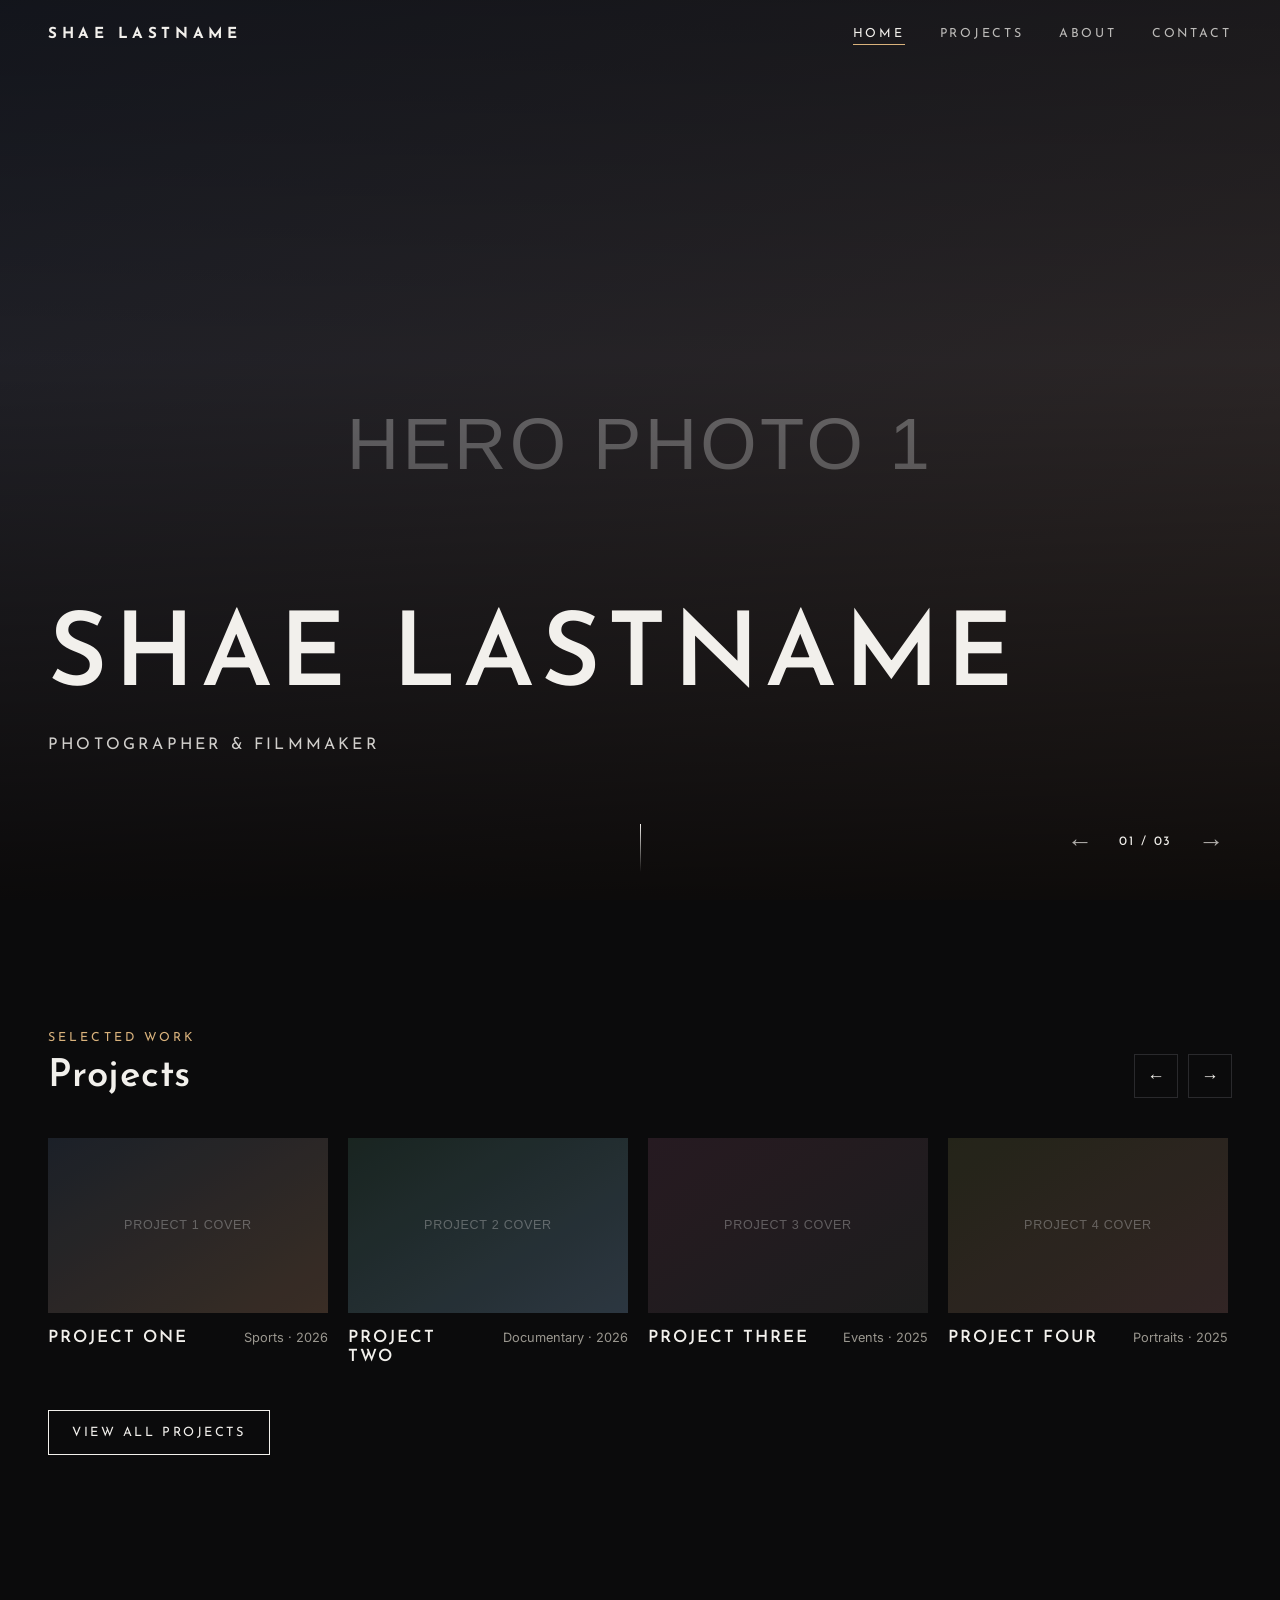
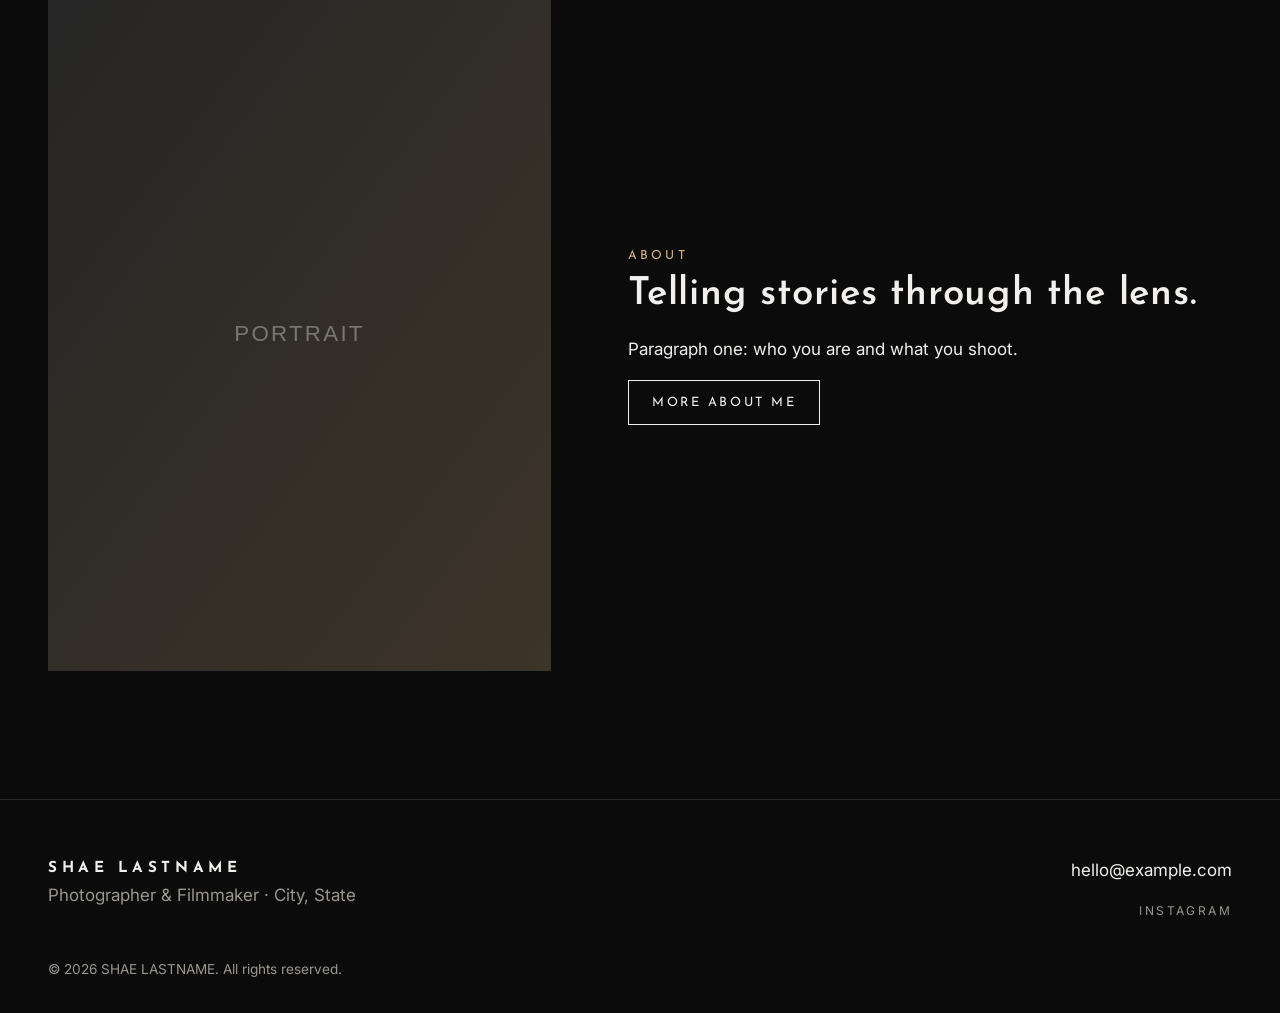
==== index.html @ 0f029c1c "Scaffold media portfolio skeleton Home with crossfading hero and projects bar, projects grid with fi" ====
<!doctype html>
<html lang="en">
<head>
  <meta charset="utf-8">
  <meta name="viewport" content="width=device-width, initial-scale=1">
  <title>{name}</title>
  <meta name="description" content="Photography and film portfolio."><!-- TODO: real description -->
  <link rel="preconnect" href="https://fonts.googleapis.com">
  <link rel="preconnect" href="https://fonts.gstatic.com" crossorigin>
  <link href="https://fonts.googleapis.com/css2?family=Inter:wght@400;500&family=Josefin+Sans:wght@400;600;700&display=swap" rel="stylesheet">
  <link rel="stylesheet" href="assets/css/style.css">
</head>
<body data-page="home">
  <main>
    <!-- Hero: photos crossfade every 5s -->
    <section class="hero" id="hero">
      <div class="hero-text">
        <h1 id="hero-name"></h1>
        <p id="hero-tagline"></p>
      </div>
      <div class="hero-controls">
        <button id="hero-prev" aria-label="Previous photo">←</button>
        <span id="hero-count"></span>
        <button id="hero-next" aria-label="Next photo">→</button>
      </div>
      <a class="scroll-cue" href="#work" aria-label="Scroll to projects"></a>
    </section>

    <!-- Projects bar: links to each project page -->
    <section class="section" id="work">
      <div class="container">
        <div class="section-head reveal">
          <div><p class="eyebrow">Selected work</p><h2>Projects</h2></div>
          <div class="bar-arrows">
            <button id="bar-prev" aria-label="Scroll projects left">←</button>
            <button id="bar-next" aria-label="Scroll projects right">→</button>
          </div>
        </div>
        <div class="project-bar" id="project-bar"></div>
        <p style="margin-top:2rem" class="reveal"><a class="btn" href="projects.html">View all projects</a></p>
      </div>
    </section>

    <!-- About teaser -->
    <section class="section" style="padding-top:0">
      <div class="container" id="about-teaser"></div>
    </section>
  </main>
  <script src="assets/js/site-data.js"></script>
  <script src="assets/js/main.js"></script>
</body>
</html>
---- assets/css/style.css ----
/* ---------- Tokens ---------- */
:root {
  --bg: #0b0b0c;
  --bg-2: #141416;
  --text: #f2f0ec;
  --muted: #9a978f;
  --line: #2a2a2d;
  --accent: #d9b27c; /* TODO: swap for brand color */
  --font-display: "Josefin Sans", "Helvetica Neue", Arial, sans-serif;
  --font-body: "Inter", "Helvetica Neue", Arial, sans-serif;
  --gutter: clamp(16px, 4vw, 48px);
  --max: 1280px;
  --ease: cubic-bezier(0.22, 0.61, 0.36, 1);
}

*, *::before, *::after { box-sizing: border-box; }
html { scroll-behavior: smooth; }
body {
  margin: 0;
  background: var(--bg);
  color: var(--text);
  font-family: var(--font-body);
  font-size: 17px;
  line-height: 1.65;
  -webkit-font-smoothing: antialiased;
}
img { display: block; max-width: 100%; }
a { color: inherit; text-decoration: none; }
h1, h2, h3 { font-family: var(--font-display); font-weight: 600; line-height: 1.1; letter-spacing: 0.02em; margin: 0 0 0.5em; }
h1 { font-size: clamp(2.2rem, 5vw, 4rem); }
h2 { font-size: clamp(1.6rem, 3vw, 2.4rem); }
p { margin: 0 0 1em; }
.container { max-width: var(--max); margin: 0 auto; padding: 0 var(--gutter); }
.page-top { padding-top: 140px; }
.muted { color: var(--muted); }
.small { font-size: 0.85rem; }
.eyebrow { display: block; font-family: var(--font-display); font-size: 0.78rem; letter-spacing: 0.25em; text-transform: uppercase; color: var(--accent); margin-bottom: 0.6em; }
.btn {
  display: inline-block; padding: 0.85em 1.8em; border: 1px solid var(--text);
  font-family: var(--font-display); font-size: 0.8rem; letter-spacing: 0.2em; text-transform: uppercase;
  transition: background 0.3s, color 0.3s;
}
.btn:hover { background: var(--text); color: var(--bg); }

/* ---------- Header ---------- */
.site-header {
  position: fixed; inset: 0 0 auto; z-index: 50;
  display: flex; align-items: center; justify-content: space-between;
  padding: 22px var(--gutter);
  background: rgba(11, 11, 12, 0.92); backdrop-filter: blur(8px);
  transition: background 0.4s, padding 0.4s;
}
.site-header.is-overlay:not(.is-scrolled):not(.nav-open) { background: transparent; backdrop-filter: none; }
.site-header.is-scrolled { padding-top: 14px; padding-bottom: 14px; }
.brand { font-family: var(--font-display); font-weight: 700; letter-spacing: 0.3em; font-size: 0.95rem; margin: 0; }
.site-nav { display: flex; gap: 2.2rem; }
.site-nav a { font-family: var(--font-display); font-size: 0.78rem; letter-spacing: 0.22em; text-transform: uppercase; opacity: 0.75; transition: opacity 0.2s; }
.site-nav a:hover, .site-nav a[aria-current] { opacity: 1; }
.site-nav a[aria-current] { border-bottom: 1px solid var(--accent); }
.nav-toggle { display: none; background: none; border: 0; padding: 8px; cursor: pointer; }
.nav-toggle span { display: block; width: 24px; height: 2px; background: var(--text); margin: 5px 0; transition: transform 0.3s; }

@media (max-width: 760px) {
  .nav-toggle { display: block; }
  .site-nav {
    position: absolute; top: 100%; left: 0; right: 0; flex-direction: column; gap: 0;
    background: var(--bg); max-height: 0; overflow: hidden; transition: max-height 0.4s var(--ease);
  }
  .site-nav a { padding: 16px var(--gutter); border-top: 1px solid var(--line); }
  .nav-open .site-nav { max-height: 320px; }
  .nav-open .nav-toggle span:first-child { transform: translateY(3.5px) rotate(45deg); }
  .nav-open .nav-toggle span:last-child { transform: translateY(-3.5px) rotate(-45deg); }
}

/* ---------- Home hero: crossfading slides ---------- */
.hero { position: relative; height: 100vh; height: 100svh; min-height: 520px; overflow: hidden; }
.hero-slide {
  position: absolute; inset: 0; background-size: cover; background-position: center;
  opacity: 0; transform: scale(1.06);
  transition: opacity 1.6s ease, transform 7s ease-out;
}
.hero-slide.is-active { opacity: 1; transform: scale(1); }
.hero::after { content: ""; position: absolute; inset: 0; background: linear-gradient(180deg, rgba(0,0,0,.35) 0%, rgba(0,0,0,.1) 40%, rgba(0,0,0,.75) 100%); }
.hero-text { position: absolute; z-index: 2; left: var(--gutter); right: var(--gutter); bottom: 14vh; }
.hero-text h1 { font-size: clamp(2.6rem, 8vw, 6.5rem); letter-spacing: 0.06em; margin-bottom: 0.15em; }
.hero-text p { font-family: var(--font-display); letter-spacing: 0.2em; text-transform: uppercase; font-size: clamp(0.8rem, 1.4vw, 1rem); opacity: 0.85; }
.hero-controls { position: absolute; z-index: 2; right: var(--gutter); bottom: 40px; display: flex; align-items: center; gap: 18px; font-family: var(--font-display); font-size: 0.8rem; letter-spacing: 0.15em; }
.hero-controls button { background: none; border: 0; color: var(--text); font-size: 1.6rem; cursor: pointer; opacity: 0.7; padding: 4px 8px; }
.hero-controls button:hover { opacity: 1; }
.scroll-cue { position: absolute; z-index: 2; left: 50%; bottom: 28px; width: 1px; height: 48px; background: linear-gradient(var(--text), transparent); animation: cue 2s infinite; }
@keyframes cue { 0% { transform: scaleY(0); transform-origin: top; } 50% { transform: scaleY(1); transform-origin: top; } 51% { transform-origin: bottom; } 100% { transform: scaleY(0); transform-origin: bottom; } }

/* ---------- Sections ---------- */
.section { padding: clamp(72px, 10vw, 140px) 0; }
.section-head { display: flex; align-items: end; justify-content: space-between; gap: 1rem; margin-bottom: 2.5rem; }
.section-head h2 { margin: 0; }
.bar-arrows { display: flex; gap: 10px; }
.bar-arrows button { width: 44px; height: 44px; border: 1px solid var(--line); background: none; color: var(--text); font-size: 1.1rem; cursor: pointer; transition: border-color 0.2s; }
.bar-arrows button:hover { border-color: var(--text); }

/* Home project bar — horizontal scroll strip */
.project-bar {
  display: grid; grid-auto-flow: column; grid-auto-columns: minmax(280px, 38%);
  gap: 20px; overflow-x: auto; scroll-snap-type: x mandatory; padding-bottom: 12px;
  scrollbar-width: thin; scrollbar-color: var(--line) transparent;
}
.project-bar .project-card { scroll-snap-align: start; }
@media (max-width: 760px) { .project-bar { grid-auto-columns: 82%; } }

/* Project card (bar + grid) */
.project-card { display: block; }
.project-thumb { overflow: hidden; aspect-ratio: 16 / 10; background: var(--bg-2); }
.project-thumb img { width: 100%; height: 100%; object-fit: cover; transition: transform 0.8s var(--ease), filter 0.8s; filter: brightness(0.85); }
.project-card:hover .project-thumb img { transform: scale(1.05); filter: brightness(1); }
.project-meta { display: flex; justify-content: space-between; align-items: baseline; gap: 1rem; padding-top: 14px; }
.project-meta h3 { font-size: 1.05rem; letter-spacing: 0.12em; text-transform: uppercase; margin: 0; }
.project-meta span { color: var(--muted); font-size: 0.8rem; white-space: nowrap; }

/* Projects page grid */
.filters { display: flex; flex-wrap: wrap; gap: 10px; margin: 1.5rem 0 2.5rem; }
.filter { background: none; border: 1px solid var(--line); color: var(--muted); padding: 0.5em 1.2em; font-family: var(--font-display); font-size: 0.75rem; letter-spacing: 0.18em; text-transform: uppercase; cursor: pointer; }
.filter.is-active, .filter:hover { color: var(--text); border-color: var(--text); }
.project-grid { display: grid; grid-template-columns: repeat(auto-fill, minmax(min(100%, 380px), 1fr)); gap: 48px 28px; padding-bottom: 120px; }

/* Split (about teaser + about page) */
.split { display: grid; grid-template-columns: minmax(0, 5fr) minmax(0, 6fr); gap: clamp(32px, 6vw, 96px); align-items: center; }
.split img { width: 100%; aspect-ratio: 3 / 4; object-fit: cover; }
@media (max-width: 760px) { .split { grid-template-columns: 1fr; } }

/* About page */
.about-lists { display: grid; grid-template-columns: repeat(auto-fit, minmax(240px, 1fr)); gap: 48px; margin: 100px 0; border-top: 1px solid var(--line); padding-top: 60px; }
.about-lists h2 { font-size: 1rem; letter-spacing: 0.25em; text-transform: uppercase; color: var(--accent); }
.about-lists ul { list-style: none; padding: 0; margin: 0; }
.about-lists li { padding: 12px 0; border-bottom: 1px solid var(--line); }
.cta { text-align: center; padding: 40px 0 120px; }

/* Project detail */
.project-hero { position: relative; height: 78vh; min-height: 420px; background-size: cover; background-position: center; }
.project-hero::after { content: ""; position: absolute; inset: 0; background: linear-gradient(180deg, rgba(0,0,0,.2), rgba(0,0,0,.8)); }
.project-hero-text { position: absolute; z-index: 1; left: var(--gutter); right: var(--gutter); bottom: 56px; }
.project-body { padding-top: 72px; padding-bottom: 120px; }
.project-info { display: grid; grid-template-columns: 2fr 1fr; gap: 48px; margin-bottom: 72px; font-size: 1.15rem; }
.project-info dl { margin: 0; display: grid; grid-template-columns: auto 1fr; gap: 8px 24px; font-size: 0.95rem; }
.project-info dt { color: var(--muted); text-transform: uppercase; letter-spacing: 0.15em; font-size: 0.75rem; padding-top: 3px; }
.project-info dd { margin: 0; }
@media (max-width: 760px) { .project-info { grid-template-columns: 1fr; } }
.video { position: relative; aspect-ratio: 16 / 9; margin-bottom: 48px; background: var(--bg-2); }
.video iframe { position: absolute; inset: 0; width: 100%; height: 100%; border: 0; }
.gallery { display: grid; grid-template-columns: 1fr 1fr; gap: 20px; }
.gallery img { width: 100%; height: 100%; object-fit: cover; cursor: zoom-in; }
.gallery img:nth-child(3n + 1) { grid-column: 1 / -1; }
@media (max-width: 600px) { .gallery { grid-template-columns: 1fr; } }
.next-project { display: block; margin-top: 96px; padding-top: 48px; border-top: 1px solid var(--line); }
.next-title { font-family: var(--font-display); font-size: clamp(1.8rem, 4vw, 3rem); }

/* Lightbox */
.lightbox { position: fixed; inset: 0; z-index: 100; background: rgba(0,0,0,.95); display: flex; align-items: center; justify-content: center; opacity: 0; pointer-events: none; transition: opacity 0.3s; }
.lightbox.is-open { opacity: 1; pointer-events: auto; }
.lightbox img { max-width: 90vw; max-height: 86vh; object-fit: contain; }
.lightbox button { position: absolute; background: none; border: 0; color: var(--text); font-size: 2.6rem; cursor: pointer; padding: 12px 18px; opacity: 0.7; }
.lightbox button:hover { opacity: 1; }
.lb-close { top: 10px; right: 14px; }
.lb-prev { left: 8px; }
.lb-next { right: 8px; }

/* Contact */
.contact-grid { display: grid; grid-template-columns: 1fr 1.4fr; gap: clamp(40px, 7vw, 110px); padding-bottom: 120px; }
@media (max-width: 760px) { .contact-grid { grid-template-columns: 1fr; } }
#contact-details p { margin-bottom: 1.8em; }
#contact-details a:hover { color: var(--accent); }
.contact-form { display: grid; gap: 18px; }
.contact-form label { display: grid; gap: 6px; font-size: 0.75rem; letter-spacing: 0.18em; text-transform: uppercase; color: var(--muted); }
.contact-form input, .contact-form textarea, .contact-form select {
  background: var(--bg-2); border: 1px solid var(--line); color: var(--text);
  padding: 14px 16px; font: inherit; font-size: 1rem; letter-spacing: normal; text-transform: none;
}
.contact-form input:focus, .contact-form textarea:focus, .contact-form select:focus { outline: none; border-color: var(--accent); }
.contact-form .btn { background: none; color: var(--text); cursor: pointer; justify-self: start; }
.contact-form .btn:hover { background: var(--text); color: var(--bg); }

/* Social + footer */
.social { display: flex; flex-wrap: wrap; gap: 18px; }
.social a { font-size: 0.75rem; letter-spacing: 0.2em; text-transform: uppercase; color: var(--muted); }
.social a:hover { color: var(--text); }
.site-footer { border-top: 1px solid var(--line); padding: 56px var(--gutter) 32px; }
.footer-inner { max-width: var(--max); margin: 0 auto 32px; display: flex; flex-wrap: wrap; justify-content: space-between; gap: 24px; }
.footer-links { display: grid; gap: 12px; justify-items: end; }
@media (max-width: 600px) { .footer-links { justify-items: start; } }
.site-footer > .small { max-width: var(--max); margin: 0 auto; }

/* ---------- Scroll reveal: slides up as it enters view ---------- */
.reveal { opacity: 0; transform: translateY(48px); transition: opacity 0.9s var(--ease), transform 0.9s var(--ease); }
.reveal.is-visible { opacity: 1; transform: none; }
.project-bar .reveal:nth-child(2), .project-grid .reveal:nth-child(3n + 2) { transition-delay: 0.1s; }
.project-bar .reveal:nth-child(3), .project-grid .reveal:nth-child(3n + 3) { transition-delay: 0.2s; }

@media (prefers-reduced-motion: reduce) {
  *, *::before, *::after { transition-duration: 0.01ms !important; animation: none !important; }
  .reveal { opacity: 1; transform: none; }
}
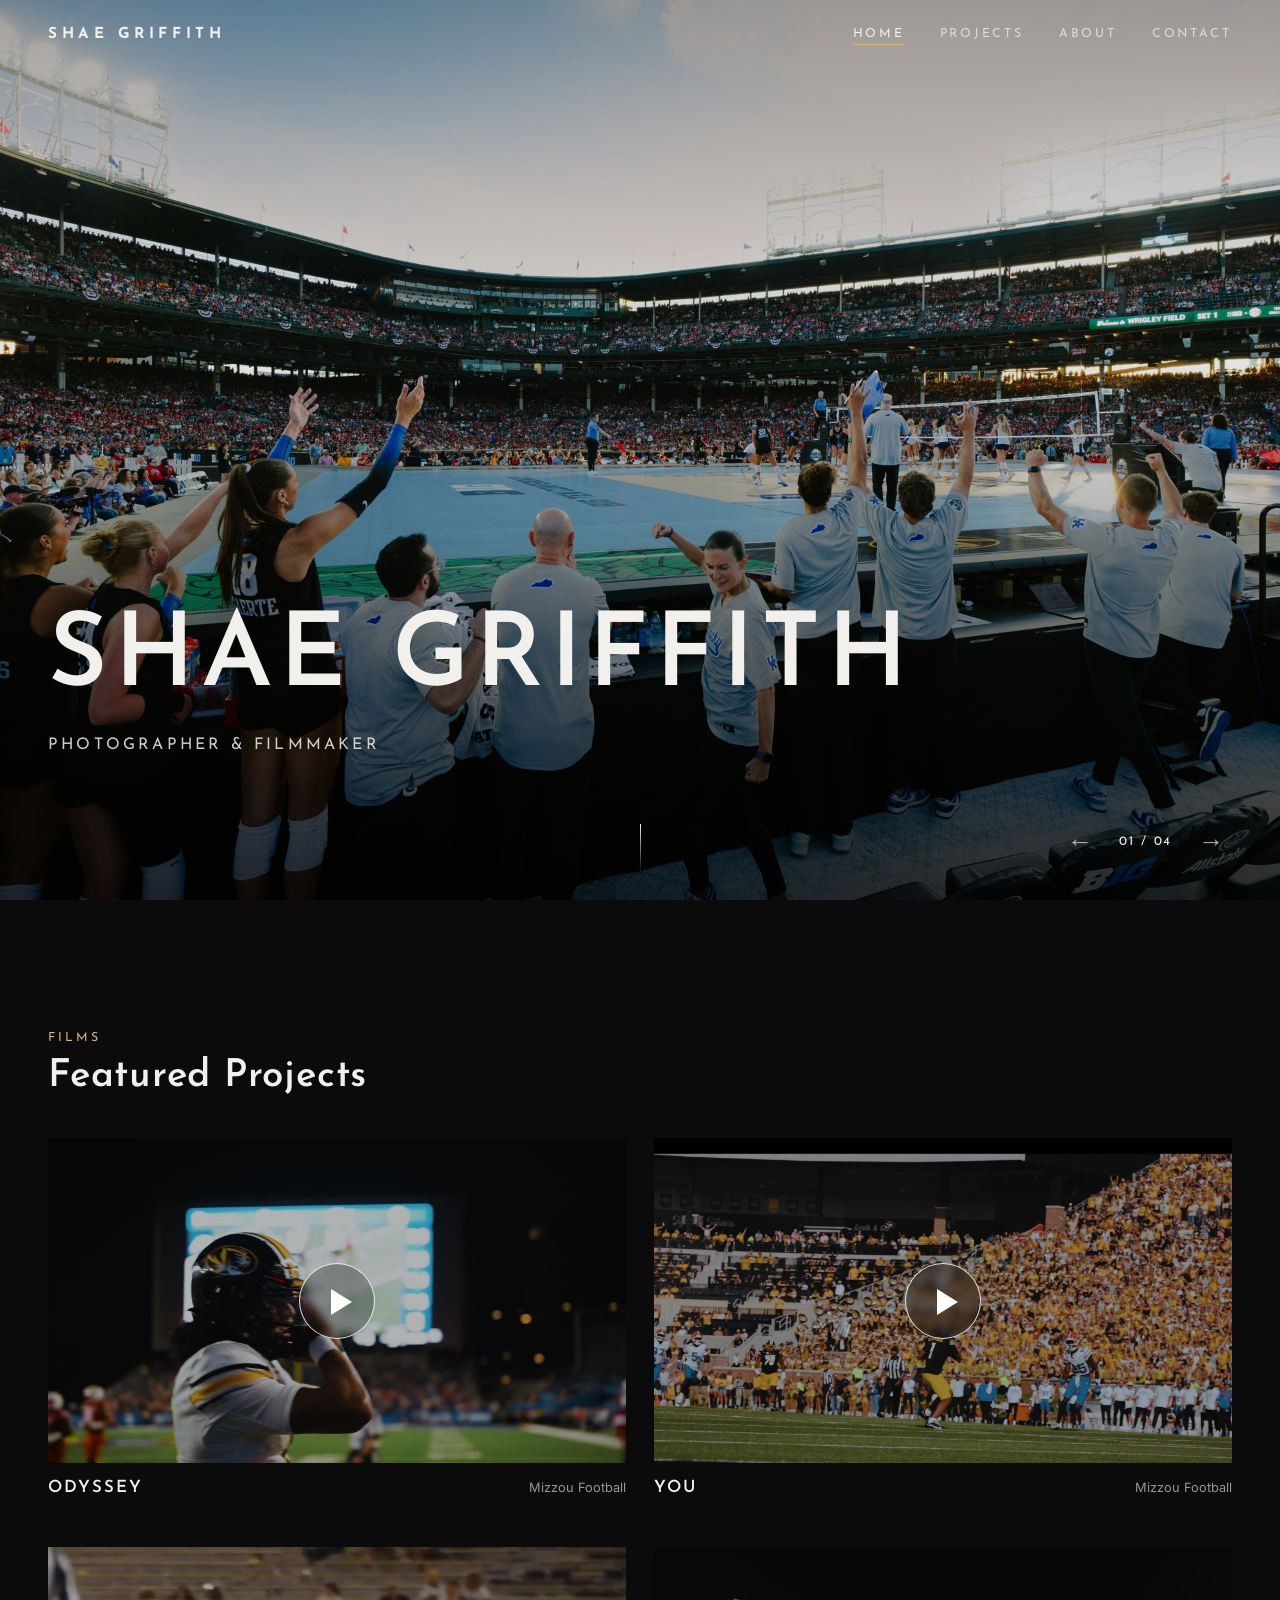
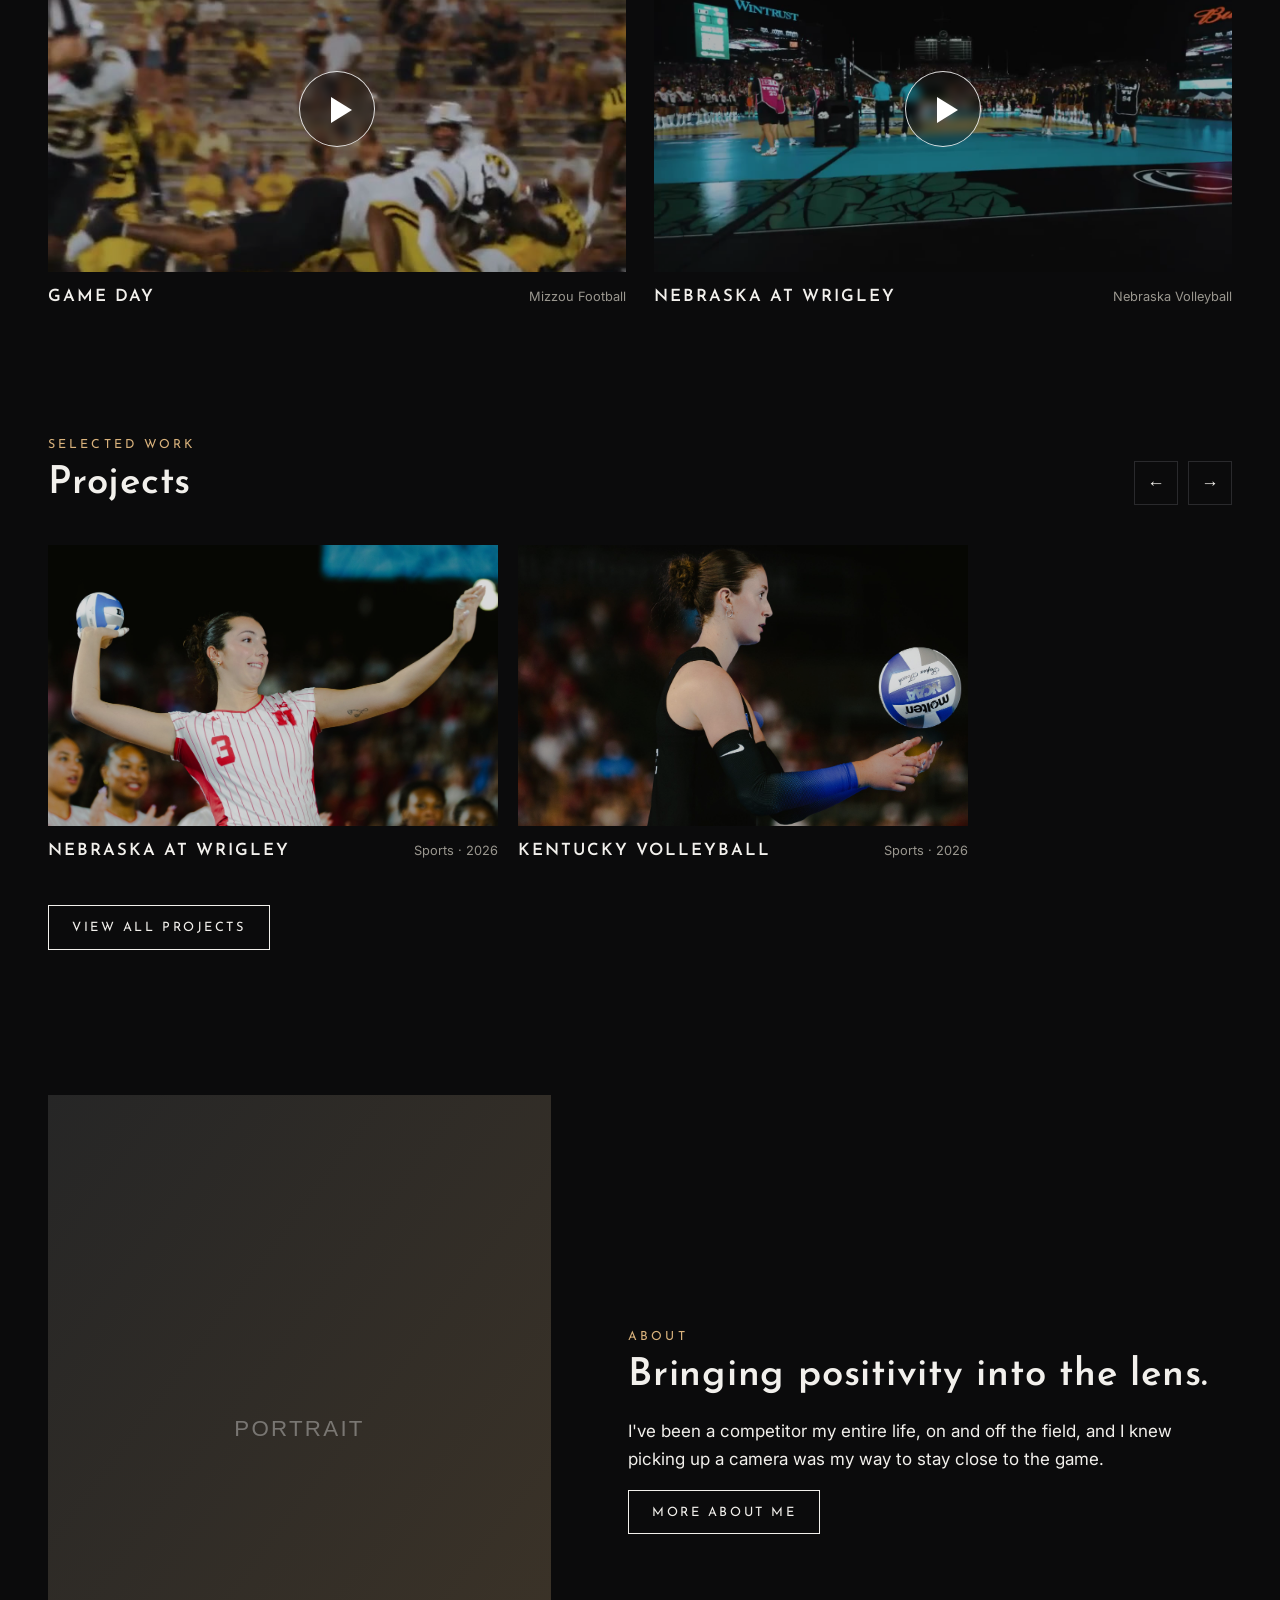
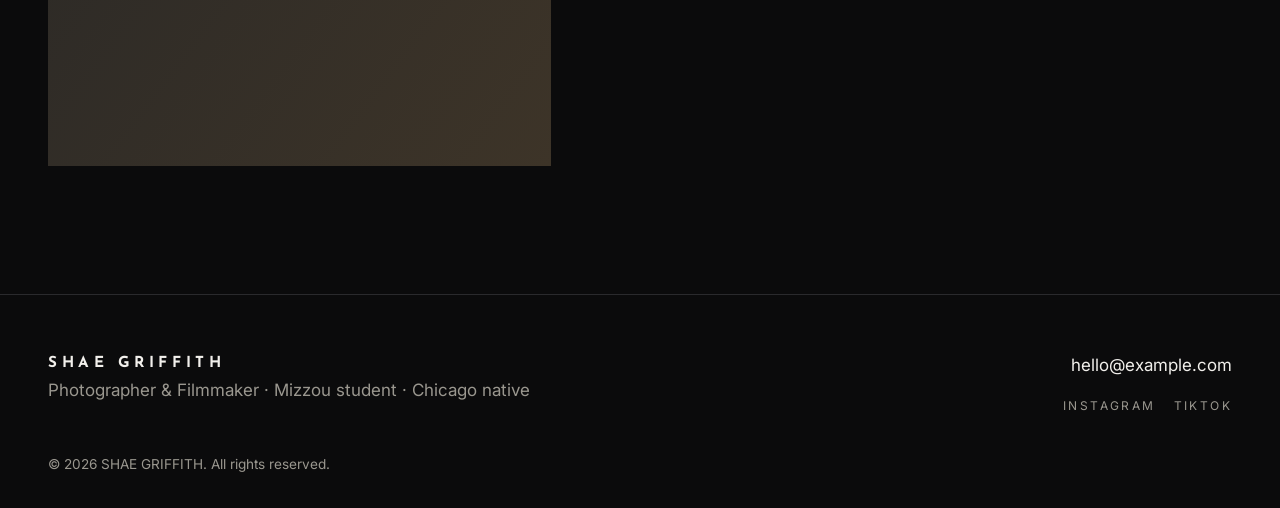
==== commit 4179751a: "Add Featured Projects films and Nebraska background video Four click-to-play films on the home page " ====
--- a/index.html
+++ b/index.html
@@ -23,7 +23,17 @@
         <span id="hero-count"></span>
         <button id="hero-next" aria-label="Next photo">→</button>
       </div>
-      <a class="scroll-cue" href="#work" aria-label="Scroll to projects"></a>
+      <a class="scroll-cue" href="#featured" aria-label="Scroll to featured projects"></a>
+    </section>
+
+    <!-- Featured films: click to play the full video inline -->
+    <section class="section" id="featured">
+      <div class="container">
+        <div class="section-head reveal">
+          <div><p class="eyebrow">Films</p><h2>Featured Projects</h2></div>
+        </div>
+        <div class="featured-grid" id="featured-grid"></div>
+      </div>
     </section>
 
     <!-- Projects bar: links to each project page -->
--- a/assets/css/style.css
+++ b/assets/css/style.css
@@ -116,6 +116,27 @@
 .project-meta h3 { font-size: 1.05rem; letter-spacing: 0.12em; text-transform: uppercase; margin: 0; }
 .project-meta span { color: var(--muted); font-size: 0.8rem; white-space: nowrap; }
 
+/* Featured films (home) */
+#work { padding-top: 0; }
+.featured-grid { display: grid; grid-template-columns: repeat(2, minmax(0, 1fr)); gap: 48px 28px; }
+@media (max-width: 760px) { .featured-grid { grid-template-columns: 1fr; } }
+.film-frame { position: relative; aspect-ratio: 16 / 9; background: #000; overflow: hidden; }
+.film-frame video, .film-frame iframe { position: absolute; inset: 0; width: 100%; height: 100%; border: 0; object-fit: contain; background: #000; }
+.film-play { position: absolute; inset: 0; width: 100%; padding: 0; border: 0; background: none; cursor: pointer; }
+.film-play img { width: 100%; height: 100%; object-fit: cover; filter: brightness(0.7); transition: transform 0.8s var(--ease), filter 0.5s; }
+.film-play:hover img, .film-play:focus-visible img { transform: scale(1.04); filter: brightness(0.9); }
+.play-icon {
+  position: absolute; left: 50%; top: 50%; width: 76px; height: 76px; transform: translate(-50%, -50%);
+  border: 1px solid rgba(255,255,255,.85); border-radius: 50%; background: rgba(0,0,0,.25); backdrop-filter: blur(4px);
+  transition: transform 0.3s var(--ease), background 0.3s;
+}
+.play-icon::after { content: ""; position: absolute; left: 31px; top: 25px; border-style: solid; border-width: 13px 0 13px 21px; border-color: transparent transparent transparent #fff; }
+.film-play:hover .play-icon { transform: translate(-50%, -50%) scale(1.1); background: rgba(0,0,0,.45); }
+.film-meta { display: flex; justify-content: space-between; align-items: baseline; gap: 1rem; padding-top: 14px; }
+.film-meta h3 { font-size: 1.05rem; letter-spacing: 0.12em; text-transform: uppercase; margin: 0; }
+.film-meta h3 a:hover { color: var(--accent); }
+.film-meta span { color: var(--muted); font-size: 0.8rem; white-space: nowrap; }
+
 /* Projects page grid */
 .filters { display: flex; flex-wrap: wrap; gap: 10px; margin: 1.5rem 0 2.5rem; }
 .filter { background: none; border: 1px solid var(--line); color: var(--muted); padding: 0.5em 1.2em; font-family: var(--font-display); font-size: 0.75rem; letter-spacing: 0.18em; text-transform: uppercase; cursor: pointer; }
@@ -137,6 +158,17 @@
 /* Project detail */
 .project-hero { position: relative; height: 78vh; min-height: 420px; background-size: cover; background-position: center; }
 .project-hero::after { content: ""; position: absolute; inset: 0; background: linear-gradient(180deg, rgba(0,0,0,.2), rgba(0,0,0,.8)); }
+/* Looping background film behind the title, dimmed so the text stays readable */
+.project-hero-video { position: absolute; inset: 0; width: 100%; height: 100%; object-fit: cover; opacity: 0.6; }
+.project-hero.has-video { height: 100vh; height: 100svh; background: #000 !important; /* video fades over black, not the cover photo */ }
+.hero-video-toggle {
+  position: absolute; z-index: 2; right: var(--gutter); top: 96px; /* clear of the title on phones */
+  background: rgba(0,0,0,.35); border: 1px solid rgba(255,255,255,.5); color: var(--text);
+  font-family: var(--font-display); font-size: 0.7rem; letter-spacing: 0.2em; text-transform: uppercase;
+  padding: 0.6em 1.2em; cursor: pointer;
+}
+.hero-video-toggle:hover { border-color: var(--text); }
+.project-hero.has-video::after { background: linear-gradient(180deg, rgba(0,0,0,.45) 0%, rgba(0,0,0,.15) 45%, rgba(0,0,0,.85) 100%); }
 .project-hero-text { position: absolute; z-index: 1; left: var(--gutter); right: var(--gutter); bottom: 56px; }
 .project-body { padding-top: 72px; padding-bottom: 120px; }
 .project-info { display: grid; grid-template-columns: 2fr 1fr; gap: 48px; margin-bottom: 72px; font-size: 1.15rem; }
@@ -145,11 +177,12 @@
 .project-info dd { margin: 0; }
 @media (max-width: 760px) { .project-info { grid-template-columns: 1fr; } }
 .video { position: relative; aspect-ratio: 16 / 9; margin-bottom: 48px; background: var(--bg-2); }
-.video iframe { position: absolute; inset: 0; width: 100%; height: 100%; border: 0; }
-.gallery { display: grid; grid-template-columns: 1fr 1fr; gap: 20px; }
-.gallery img { width: 100%; height: 100%; object-fit: cover; cursor: zoom-in; }
-.gallery img:nth-child(3n + 1) { grid-column: 1 / -1; }
-@media (max-width: 600px) { .gallery { grid-template-columns: 1fr; } }
+.video iframe, .video video { position: absolute; inset: 0; width: 100%; height: 100%; border: 0; object-fit: contain; }
+/* Masonry columns: keeps portrait and landscape shots at their natural shape */
+.gallery { columns: 3; column-gap: 16px; }
+.gallery img { width: 100%; height: auto; margin-bottom: 16px; break-inside: avoid; cursor: zoom-in; }
+@media (max-width: 960px) { .gallery { columns: 2; } }
+@media (max-width: 600px) { .gallery { columns: 1; } }
 .next-project { display: block; margin-top: 96px; padding-top: 48px; border-top: 1px solid var(--line); }
 .next-title { font-family: var(--font-display); font-size: clamp(1.8rem, 4vw, 3rem); }
 
@@ -197,4 +230,6 @@
 @media (prefers-reduced-motion: reduce) {
   *, *::before, *::after { transition-duration: 0.01ms !important; animation: none !important; }
   .reveal { opacity: 1; transform: none; }
-}
+  /* Keep the gentle crossfade, drop the slow zoom */
+  .hero-slide { transform: none; transition: opacity 1.6s ease !important; }
+}
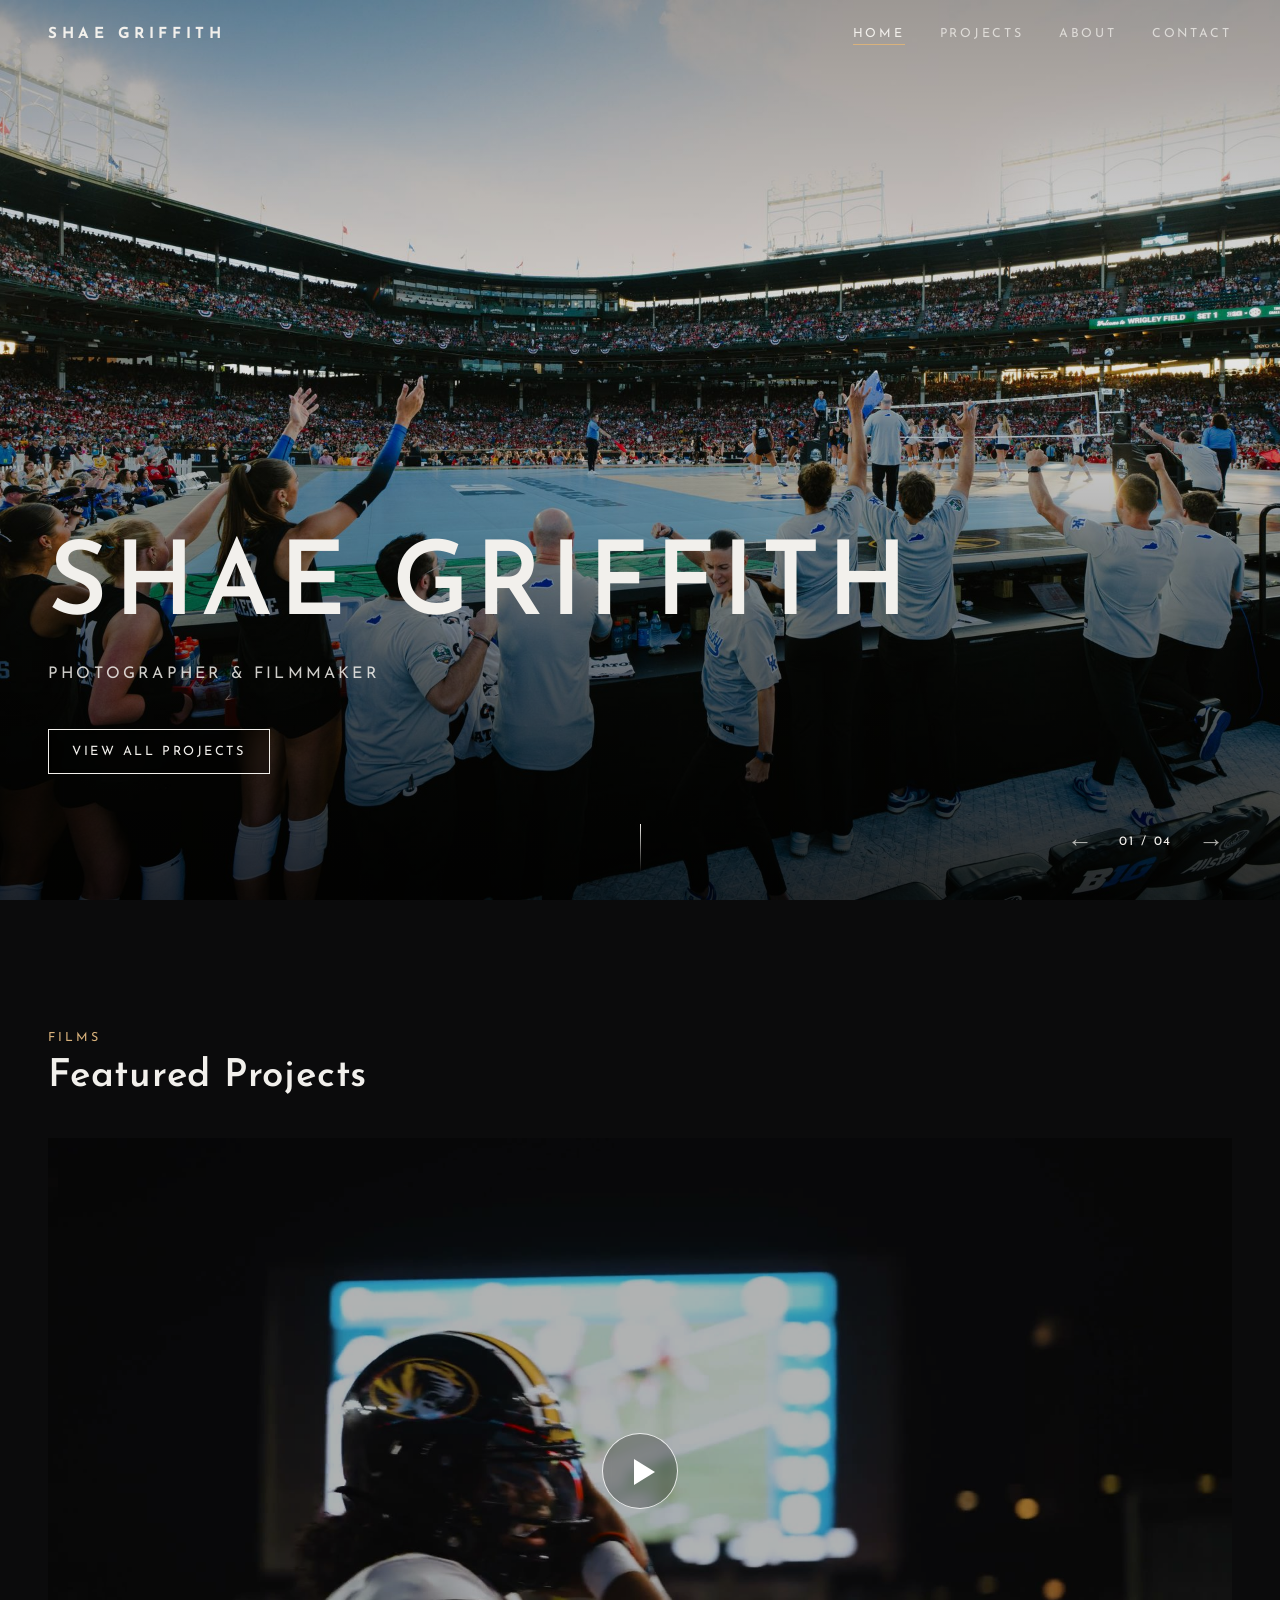
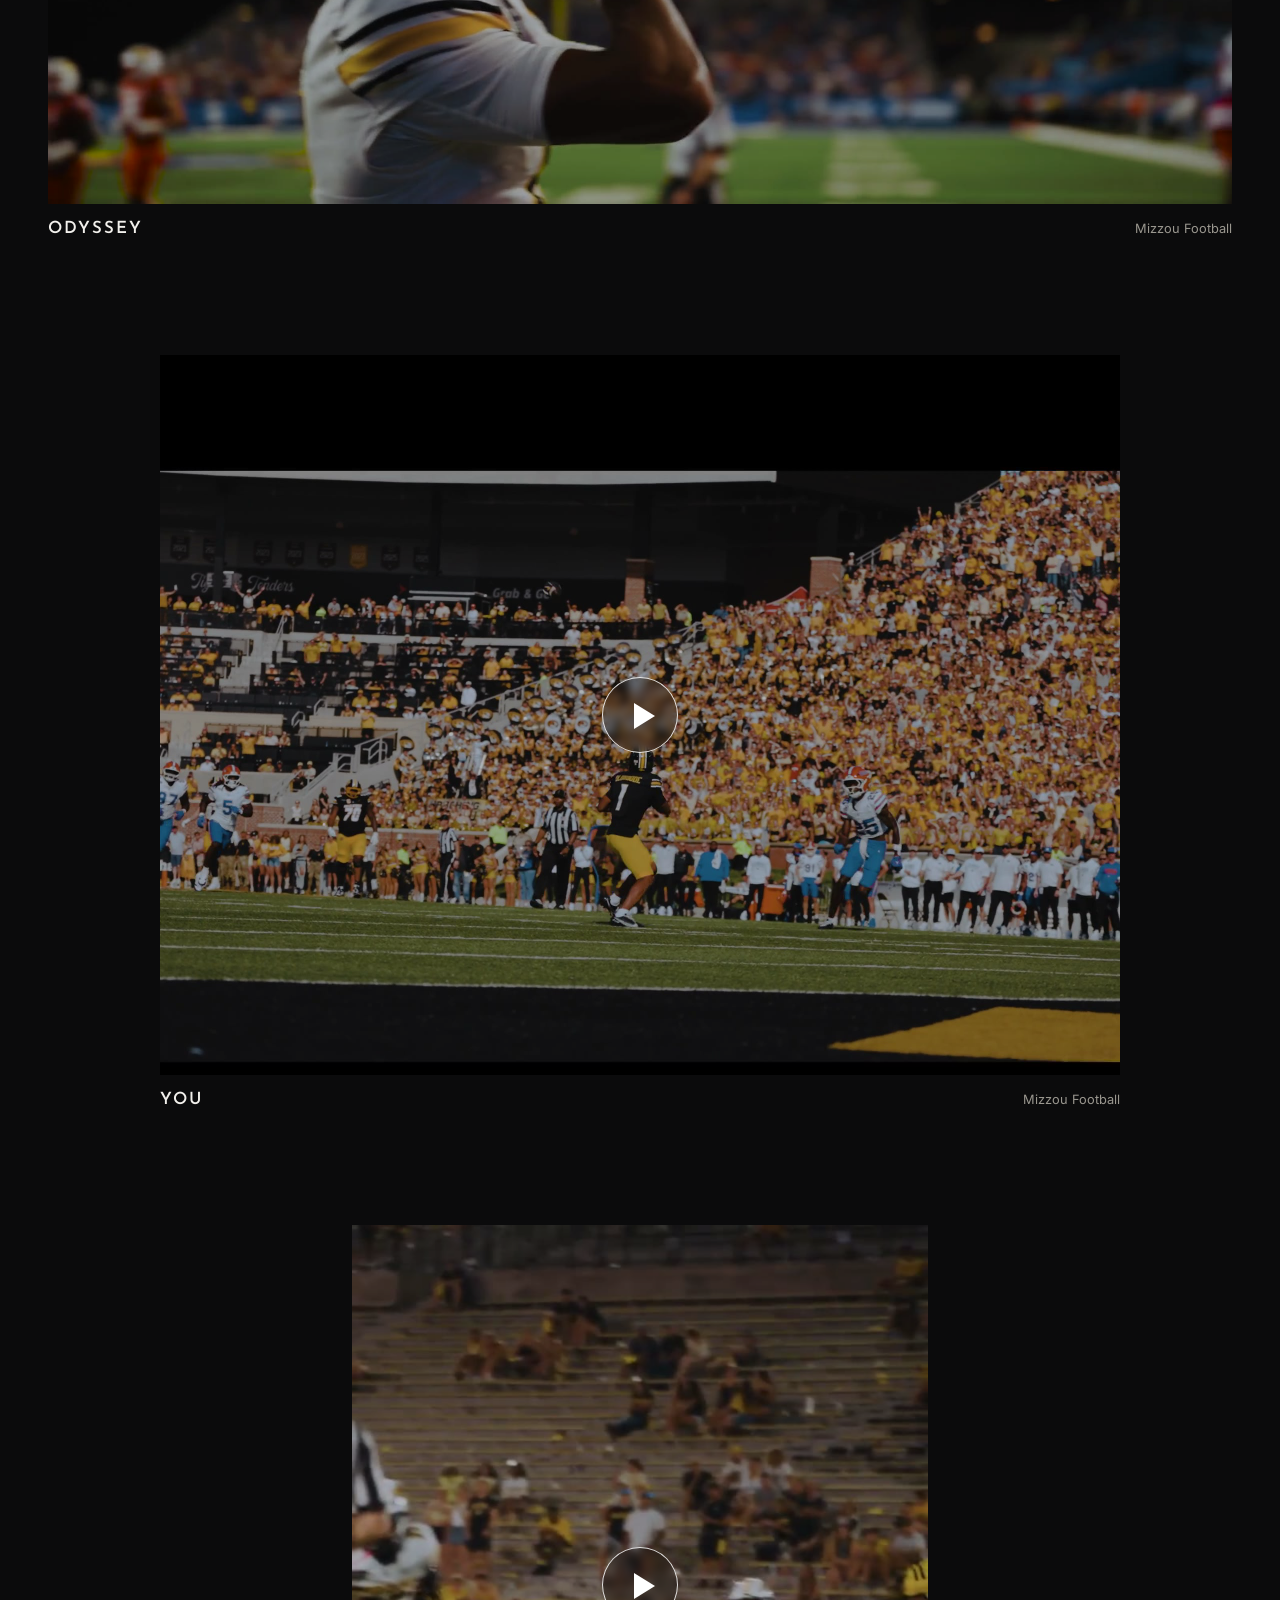
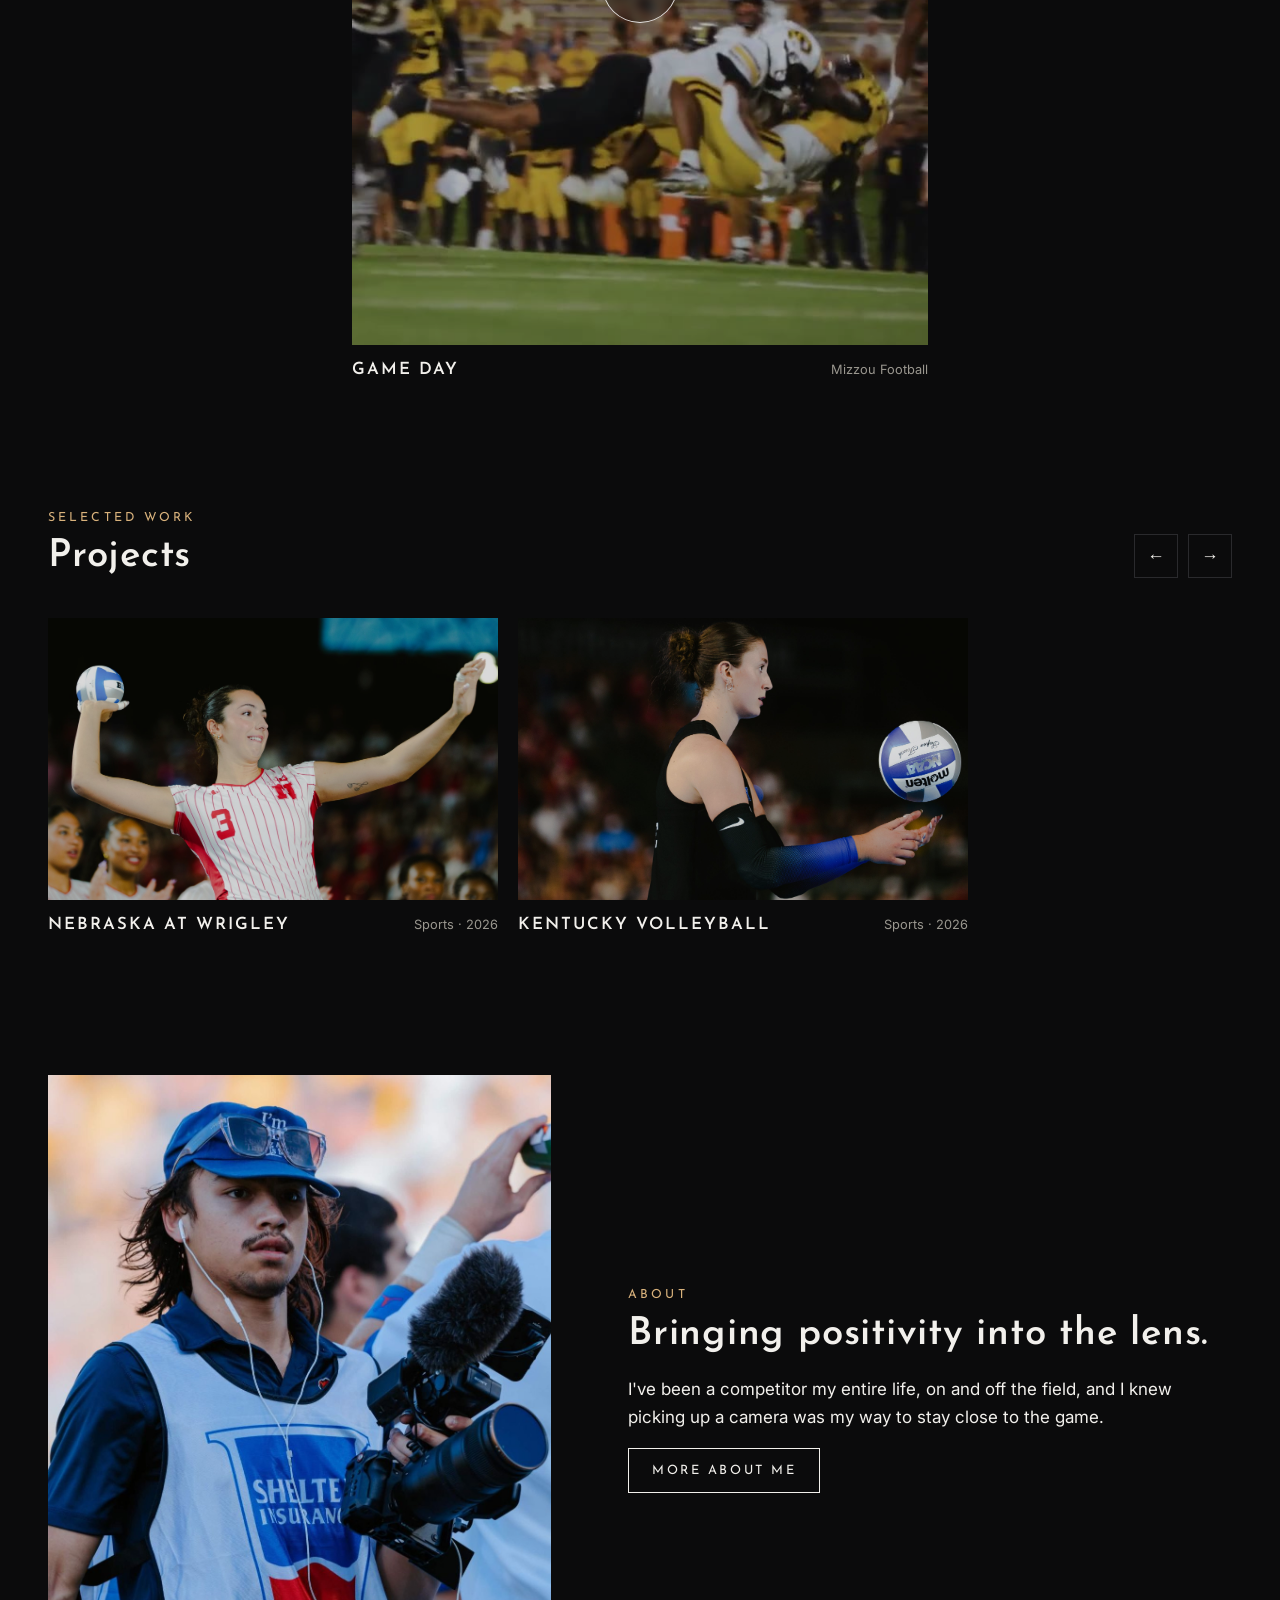
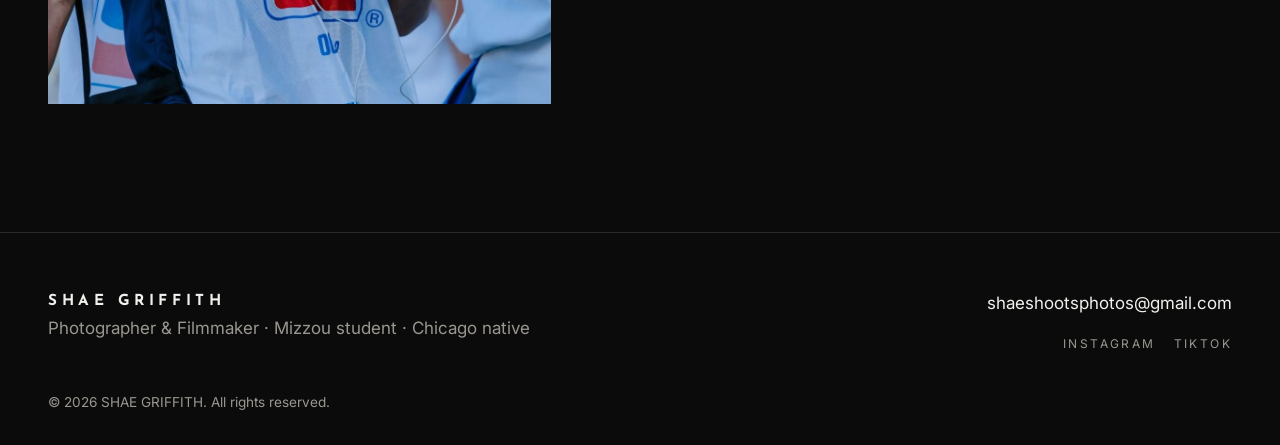
==== commit 590befdf: "Stack featured films vertically, drop Nebraska from featured, move View All Projects into hero Co-Au" ====
--- a/index.html
+++ b/index.html
@@ -17,6 +17,7 @@
       <div class="hero-text">
         <h1 id="hero-name"></h1>
         <p id="hero-tagline"></p>
+        <a class="btn hero-btn" href="projects.html">View all projects</a>
       </div>
       <div class="hero-controls">
         <button id="hero-prev" aria-label="Previous photo">←</button>
@@ -47,7 +48,6 @@
           </div>
         </div>
         <div class="project-bar" id="project-bar"></div>
-        <p style="margin-top:2rem" class="reveal"><a class="btn" href="projects.html">View all projects</a></p>
       </div>
     </section>
 
--- a/assets/css/style.css
+++ b/assets/css/style.css
@@ -84,6 +84,7 @@
 .hero-text { position: absolute; z-index: 2; left: var(--gutter); right: var(--gutter); bottom: 14vh; }
 .hero-text h1 { font-size: clamp(2.6rem, 8vw, 6.5rem); letter-spacing: 0.06em; margin-bottom: 0.15em; }
 .hero-text p { font-family: var(--font-display); letter-spacing: 0.2em; text-transform: uppercase; font-size: clamp(0.8rem, 1.4vw, 1rem); opacity: 0.85; }
+.hero-btn { margin-top: 1.6rem; background: rgba(0,0,0,.25); backdrop-filter: blur(4px); }
 .hero-controls { position: absolute; z-index: 2; right: var(--gutter); bottom: 40px; display: flex; align-items: center; gap: 18px; font-family: var(--font-display); font-size: 0.8rem; letter-spacing: 0.15em; }
 .hero-controls button { background: none; border: 0; color: var(--text); font-size: 1.6rem; cursor: pointer; opacity: 0.7; padding: 4px 8px; }
 .hero-controls button:hover { opacity: 1; }
@@ -118,9 +119,11 @@
 
 /* Featured films (home) */
 #work { padding-top: 0; }
-.featured-grid { display: grid; grid-template-columns: repeat(2, minmax(0, 1fr)); gap: 48px 28px; }
-@media (max-width: 760px) { .featured-grid { grid-template-columns: 1fr; } }
-.film-frame { position: relative; aspect-ratio: 16 / 9; background: #000; overflow: hidden; }
+/* One film per row; scroll down for the next. Each frame keeps the film's own shape,
+   capped so a whole film fits on screen (tall films narrow instead of overflowing). */
+.featured-grid { display: grid; gap: clamp(64px, 9vw, 120px); }
+.film { width: min(100%, calc(80vh * var(--ar, 1.7778))); margin: 0 auto; }
+.film-frame { position: relative; aspect-ratio: var(--ar, 16 / 9); background: #000; overflow: hidden; }
 .film-frame video, .film-frame iframe { position: absolute; inset: 0; width: 100%; height: 100%; border: 0; object-fit: contain; background: #000; }
 .film-play { position: absolute; inset: 0; width: 100%; padding: 0; border: 0; background: none; cursor: pointer; }
 .film-play img { width: 100%; height: 100%; object-fit: cover; filter: brightness(0.7); transition: transform 0.8s var(--ease), filter 0.5s; }
@@ -145,7 +148,7 @@
 
 /* Split (about teaser + about page) */
 .split { display: grid; grid-template-columns: minmax(0, 5fr) minmax(0, 6fr); gap: clamp(32px, 6vw, 96px); align-items: center; }
-.split img { width: 100%; aspect-ratio: 3 / 4; object-fit: cover; }
+.split img { width: 100%; aspect-ratio: 4 / 5; object-fit: cover; }
 @media (max-width: 760px) { .split { grid-template-columns: 1fr; } }
 
 /* About page */
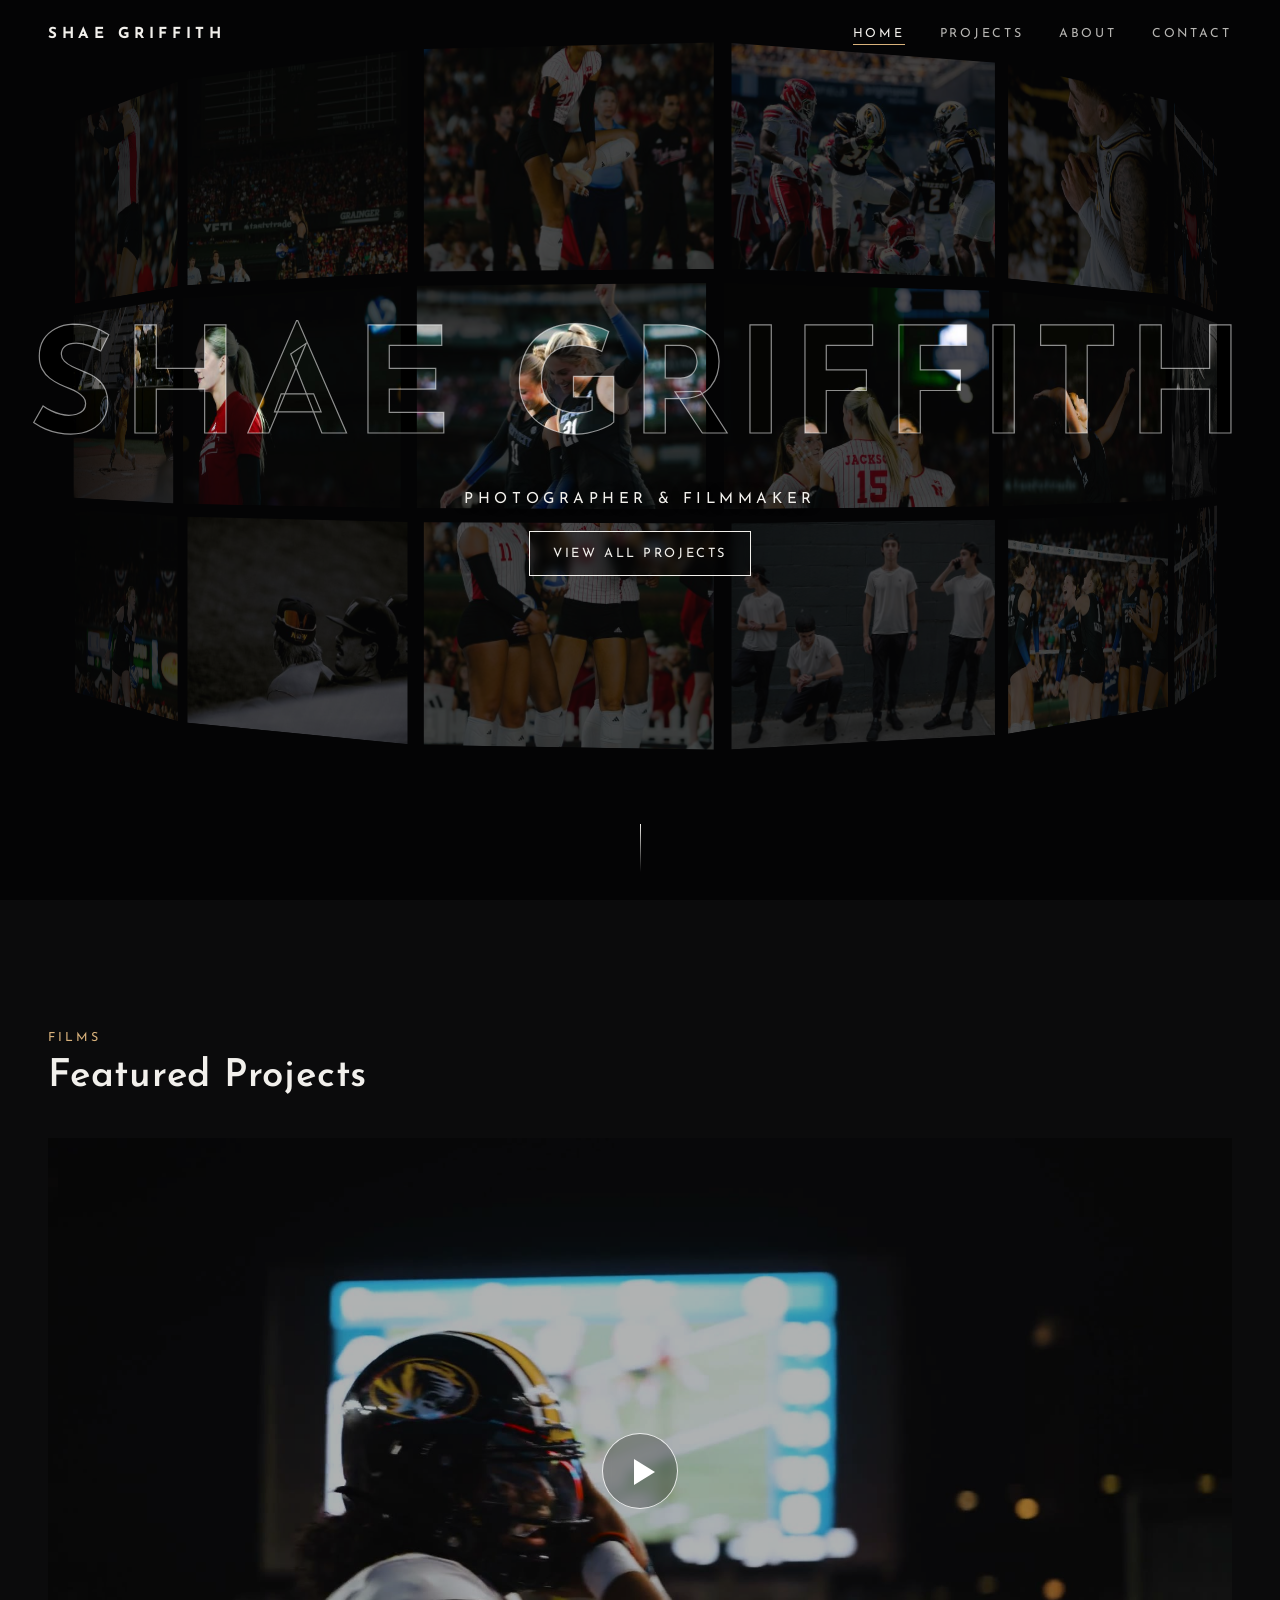
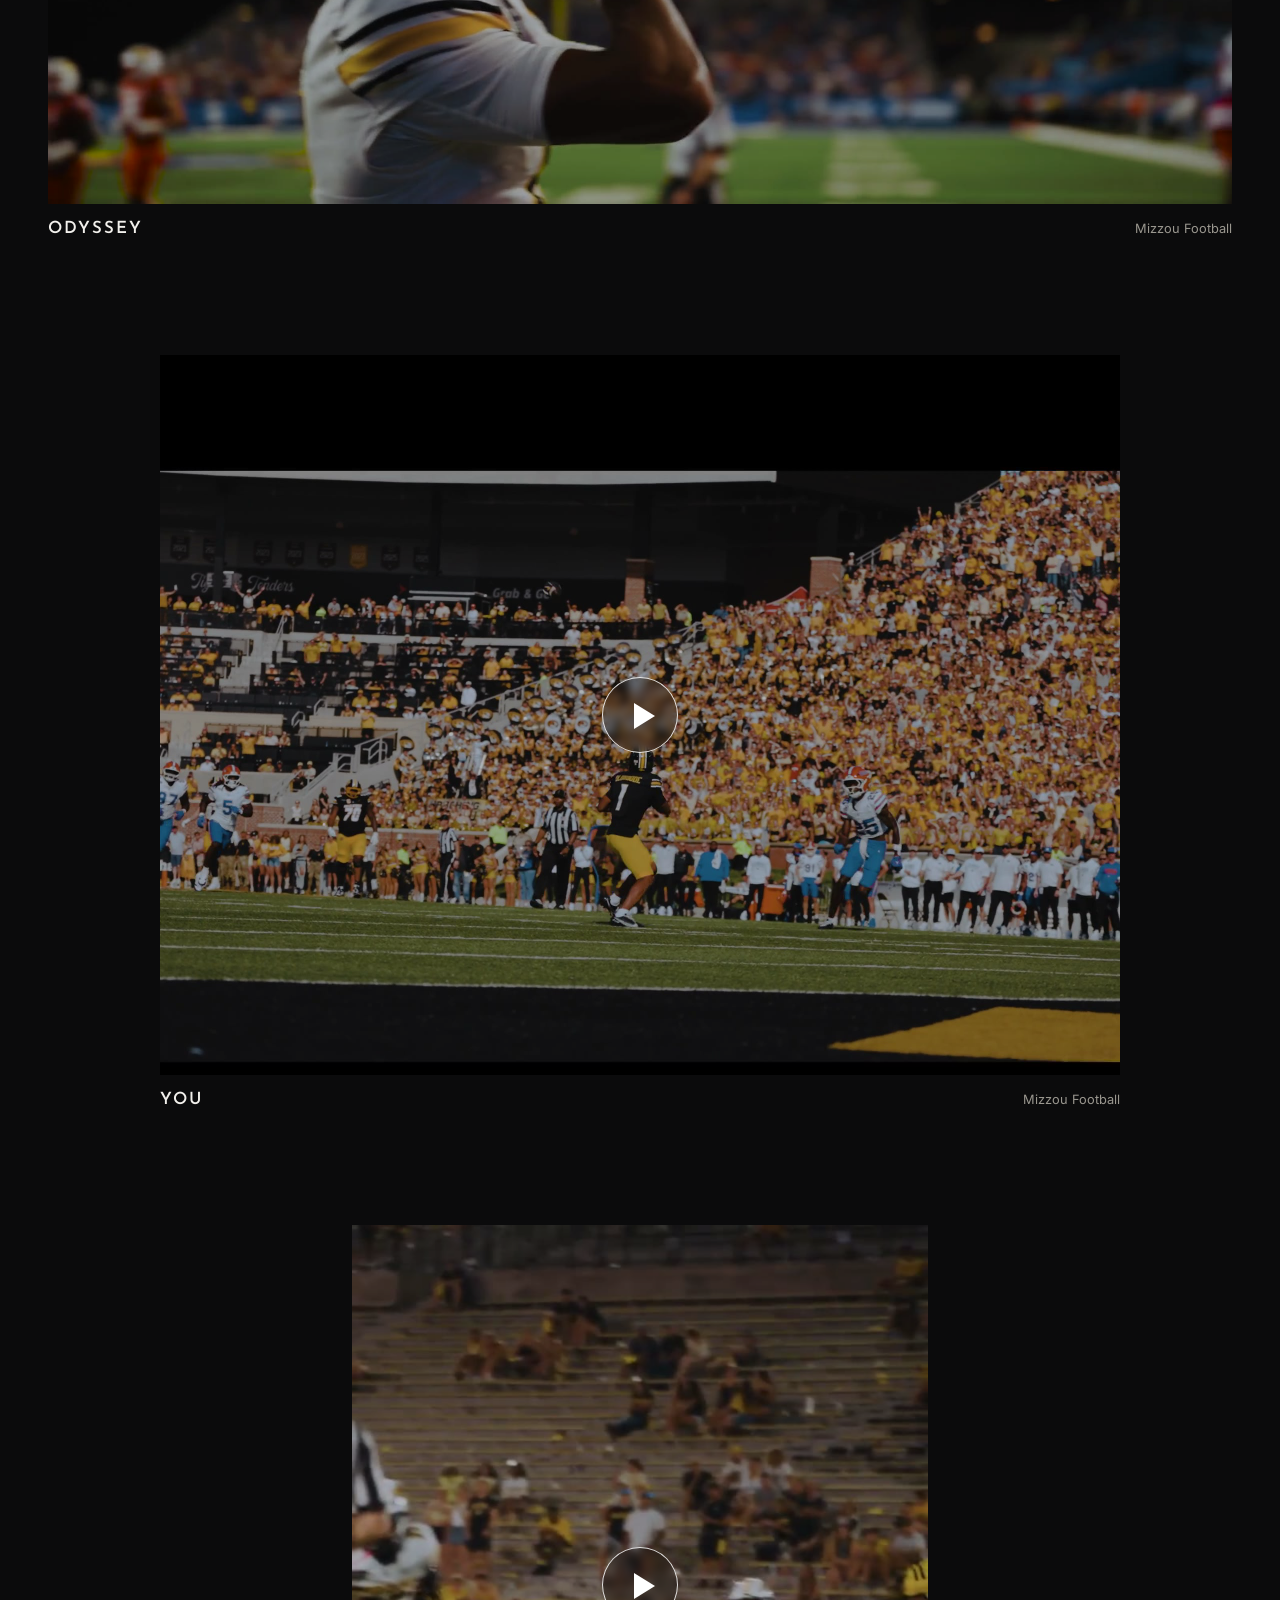
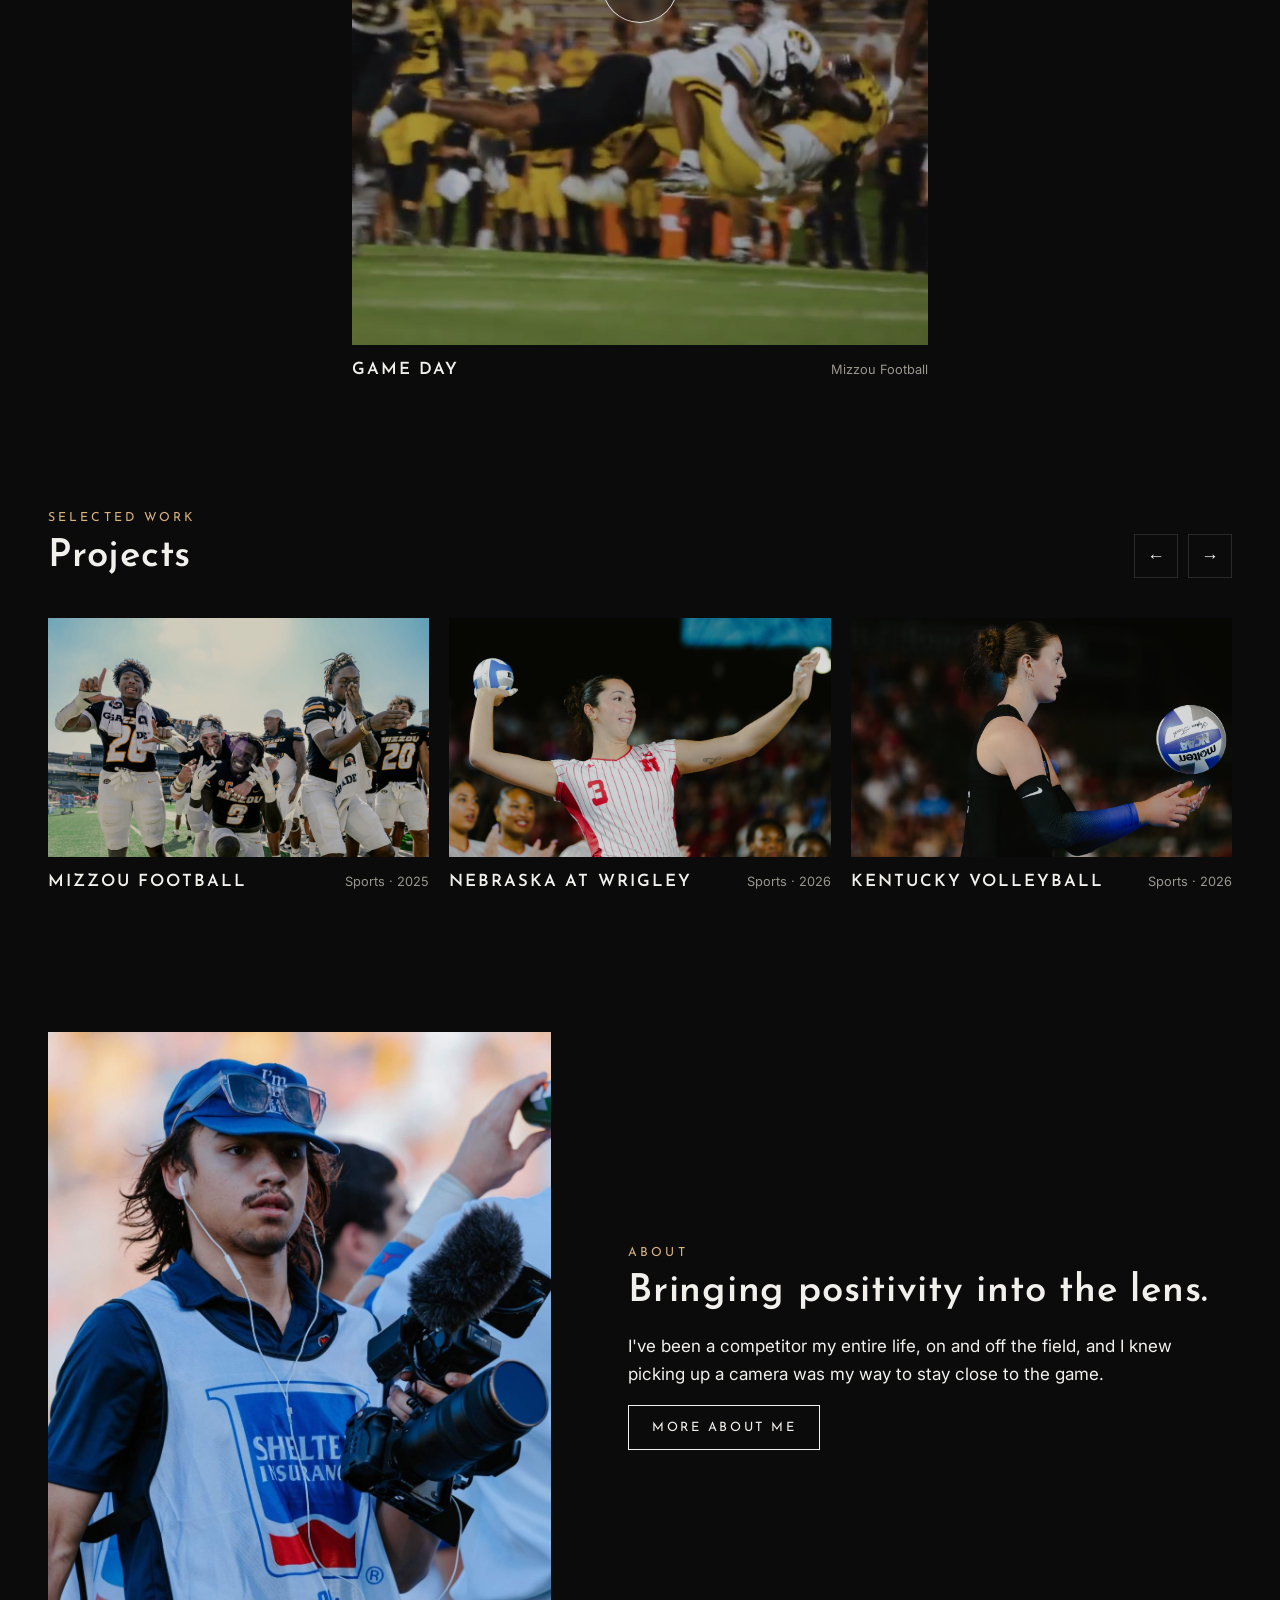
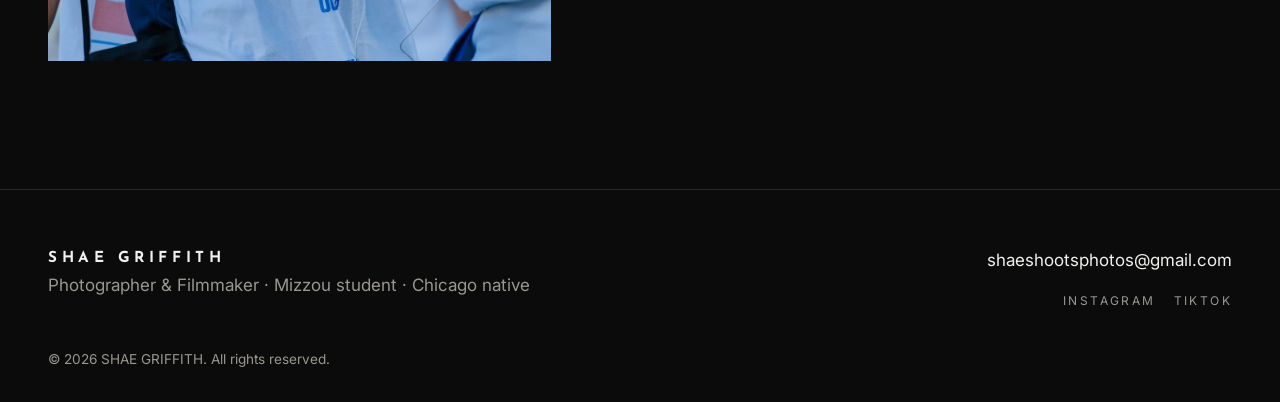
==== commit 0f8c11e0: "Spinning photo cylinder hero, Mizzou Football project, new photo collection Replaces the crossfade h" ====
--- a/index.html
+++ b/index.html
@@ -12,17 +12,14 @@
 </head>
 <body data-page="home">
   <main>
-    <!-- Hero: photos crossfade every 5s -->
-    <section class="hero" id="hero">
-      <div class="hero-text">
-        <h1 id="hero-name"></h1>
+    <!-- Hero: Shae's photos on a spinning 3D cylinder, name cut out of a dark veil -->
+    <section class="reel-hero" id="reel-hero">
+      <div class="reel-stage" id="reel"></div>
+      <svg class="reel-veil" id="reel-veil" aria-hidden="true"></svg>
+      <div class="reel-text">
+        <h1 class="visually-hidden" id="hero-name"></h1>
         <p id="hero-tagline"></p>
         <a class="btn hero-btn" href="projects.html">View all projects</a>
-      </div>
-      <div class="hero-controls">
-        <button id="hero-prev" aria-label="Previous photo">←</button>
-        <span id="hero-count"></span>
-        <button id="hero-next" aria-label="Next photo">→</button>
       </div>
       <a class="scroll-cue" href="#featured" aria-label="Scroll to featured projects"></a>
     </section>
--- a/assets/css/style.css
+++ b/assets/css/style.css
@@ -90,6 +90,30 @@
 .hero-controls button:hover { opacity: 1; }
 .scroll-cue { position: absolute; z-index: 2; left: 50%; bottom: 28px; width: 1px; height: 48px; background: linear-gradient(var(--text), transparent); animation: cue 2s infinite; }
 @keyframes cue { 0% { transform: scaleY(0); transform-origin: top; } 50% { transform: scaleY(1); transform-origin: top; } 51% { transform-origin: bottom; } 100% { transform: scaleY(0); transform-origin: bottom; } }
+
+/* ---------- Home hero: spinning photo cylinder ---------- */
+.reel-hero { position: relative; height: 100vh; height: 100svh; min-height: 560px; overflow: hidden; background: #000; }
+.reel-stage {
+  position: absolute; inset: 0; perspective: calc(var(--r, 800px) * 2.2);
+  /* far edges fade to black, so photos disappear "behind" the drum */
+  -webkit-mask-image: linear-gradient(90deg, transparent 0, #000 16%, #000 84%, transparent 100%);
+  mask-image: linear-gradient(90deg, transparent 0, #000 16%, #000 84%, transparent 100%);
+}
+.reel-row { position: absolute; left: 50%; top: 44%; transform-style: preserve-3d; transform: translateY(calc(var(--row) * (var(--h) + 14px))); }
+.reel-ring { position: absolute; transform-style: preserve-3d; }
+.reel-tile {
+  position: absolute; left: calc(var(--w) / -2); top: calc(var(--h) / -2); width: var(--w); height: var(--h);
+  transform: rotateY(var(--a)) translateZ(var(--r)); backface-visibility: hidden; overflow: hidden; background: #111;
+}
+.reel-tile img { width: 100%; height: 100%; object-fit: cover; pointer-events: none; user-select: none; transition: transform 0.6s var(--ease); }
+.reel-tile:hover img { transform: scale(1.06); }
+.reel-veil { position: absolute; inset: 0; width: 100%; height: 100%; pointer-events: none; }
+.reel-veil text { font-family: var(--font-display); font-weight: 700; letter-spacing: 0.04em; }
+.reel-text { position: absolute; left: var(--gutter); right: var(--gutter); z-index: 2; text-align: center; pointer-events: none; }
+.reel-text p { font-family: var(--font-display); letter-spacing: 0.3em; text-transform: uppercase; font-size: clamp(0.75rem, 1.3vw, 0.95rem); margin-bottom: 1.2rem; text-shadow: 0 1px 12px rgba(0,0,0,.8); }
+.reel-text .btn { pointer-events: auto; }
+.reel-hero .hero-btn { margin-top: 0; }
+.visually-hidden { position: absolute !important; width: 1px; height: 1px; overflow: hidden; clip: rect(0 0 0 0); white-space: nowrap; }
 
 /* ---------- Sections ---------- */
 .section { padding: clamp(72px, 10vw, 140px) 0; }
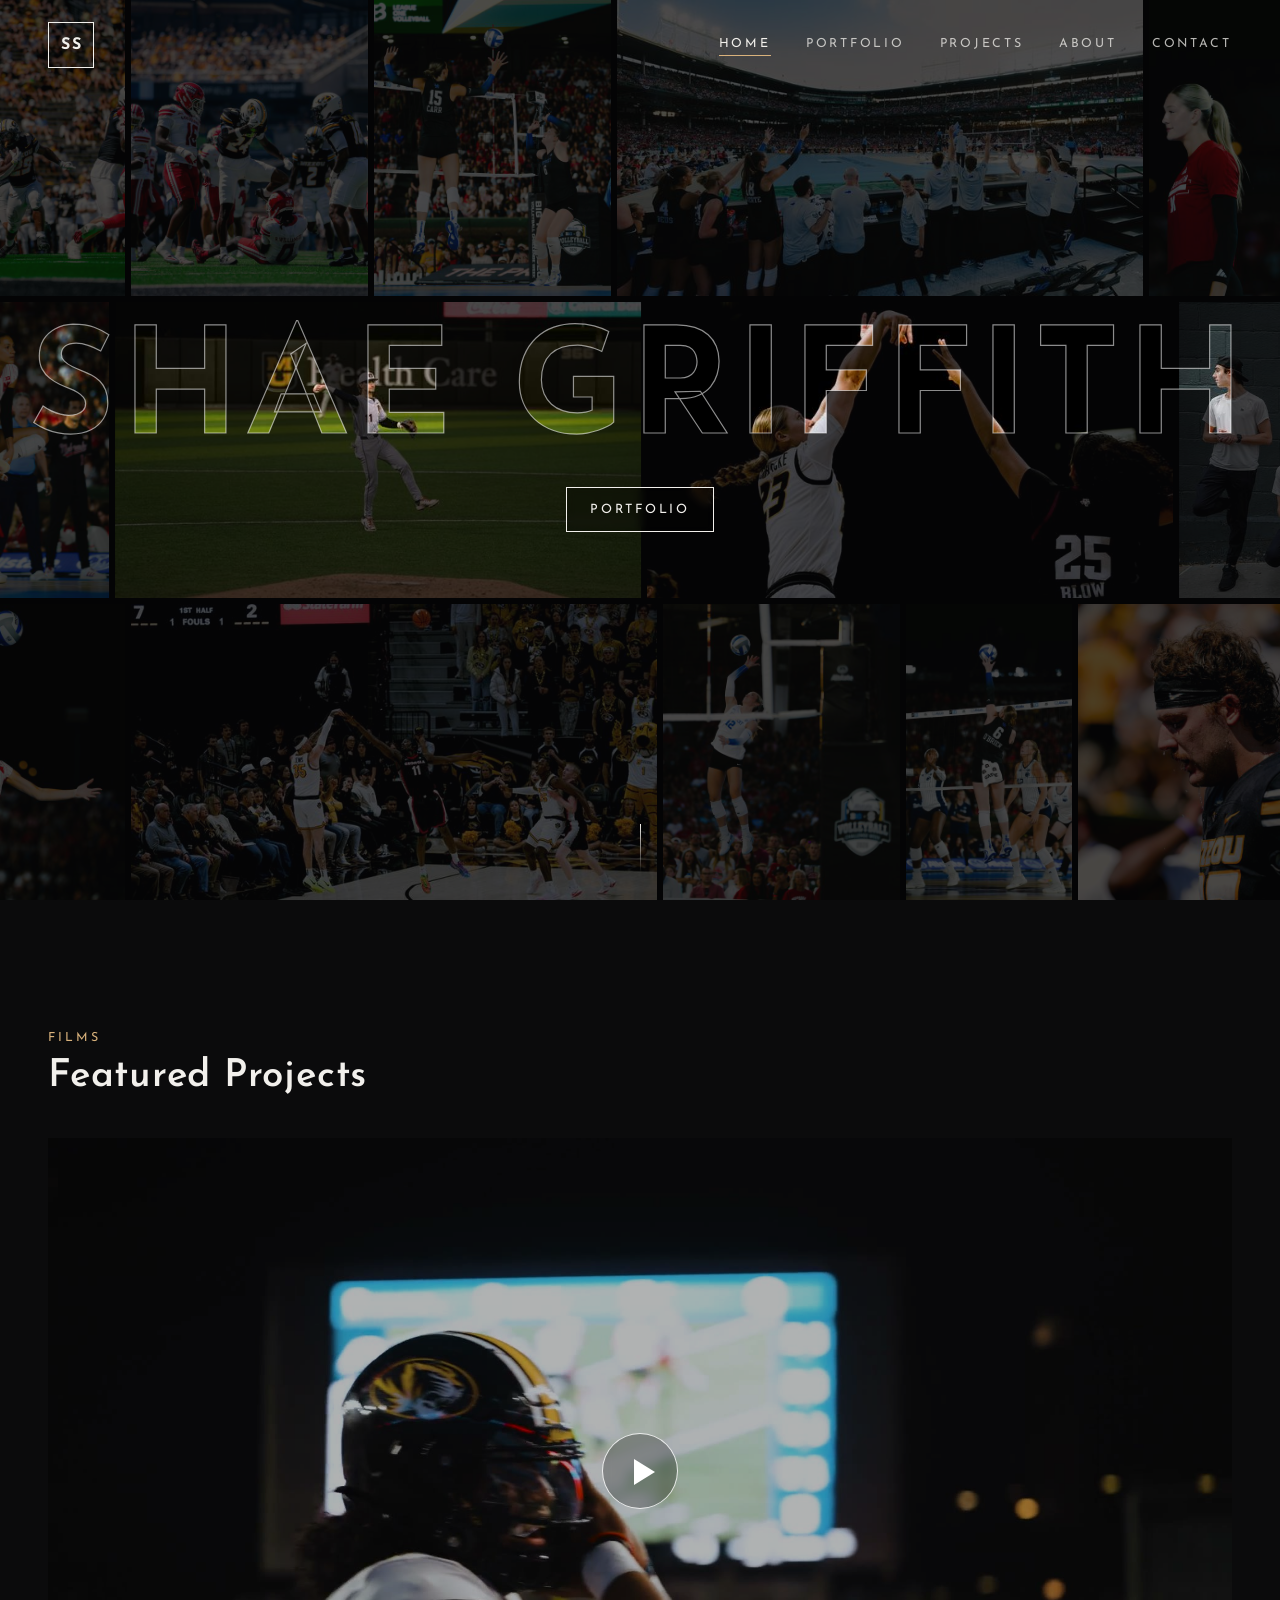
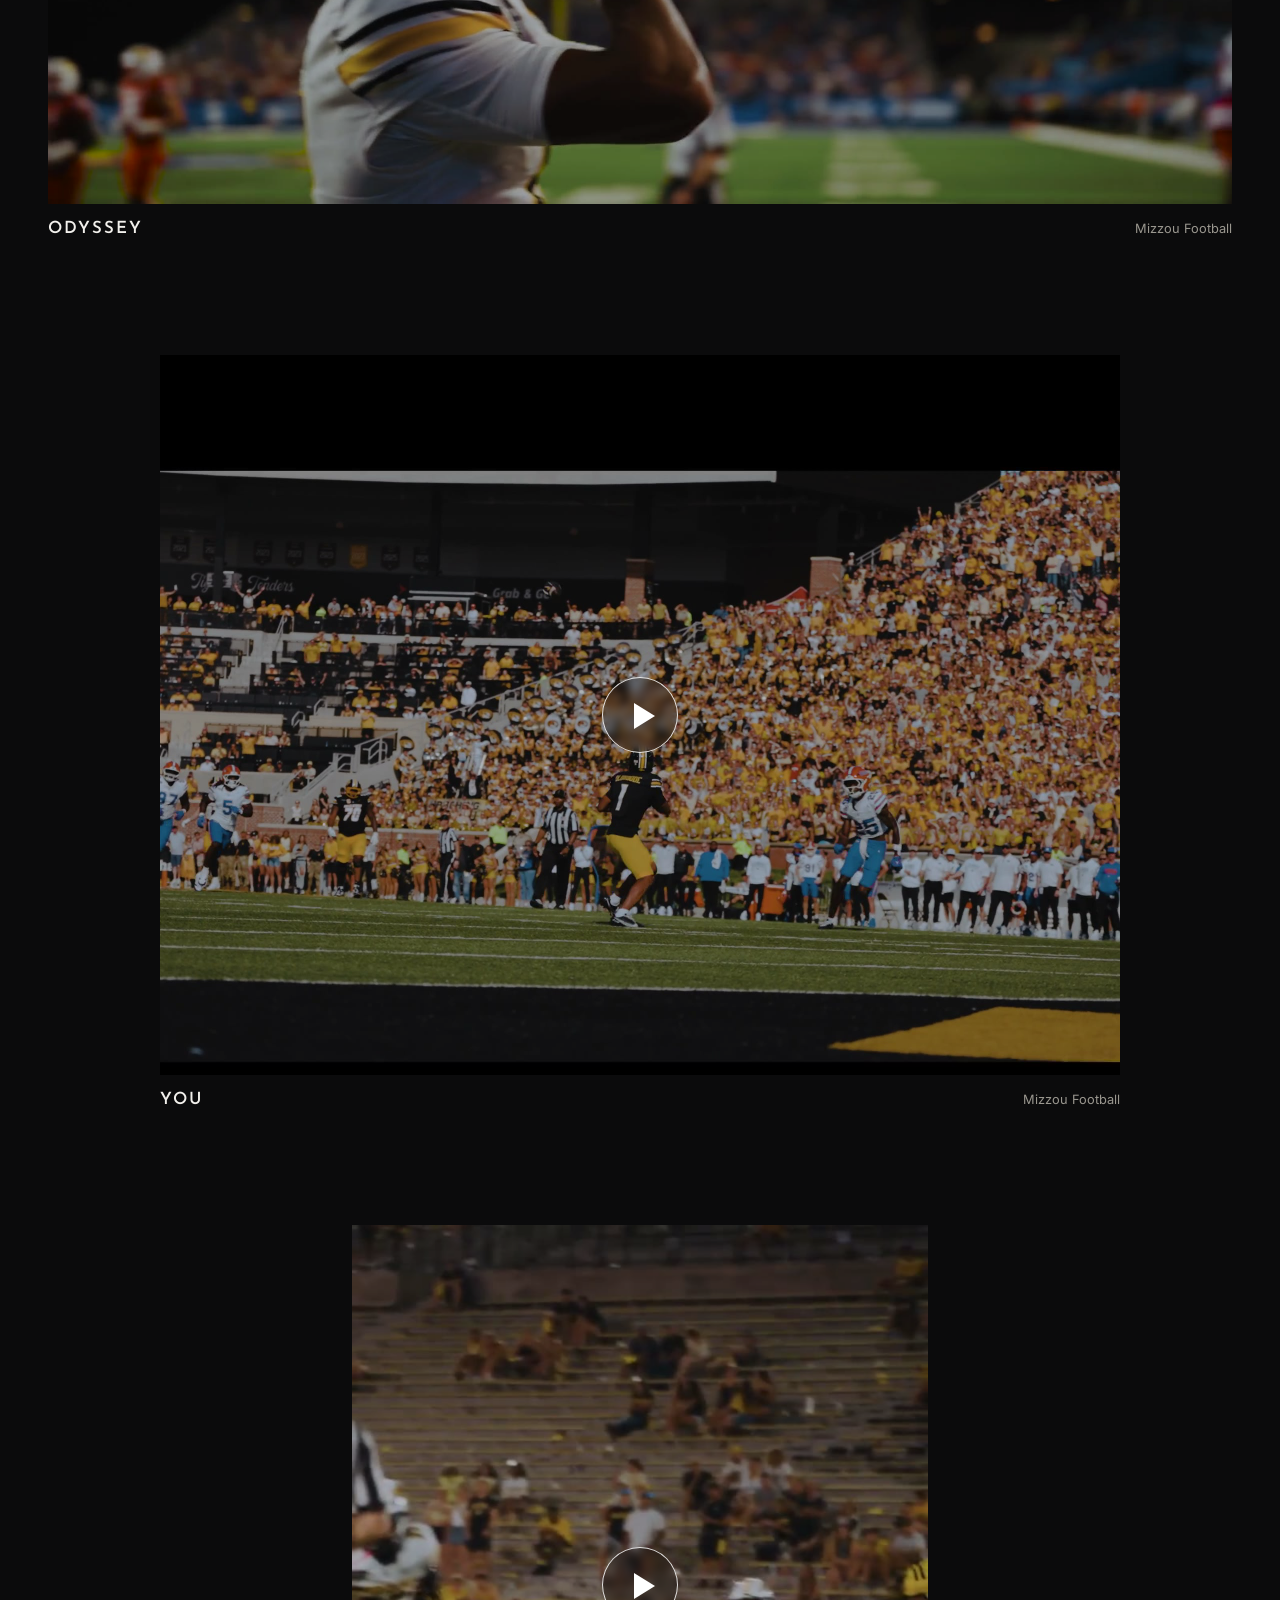
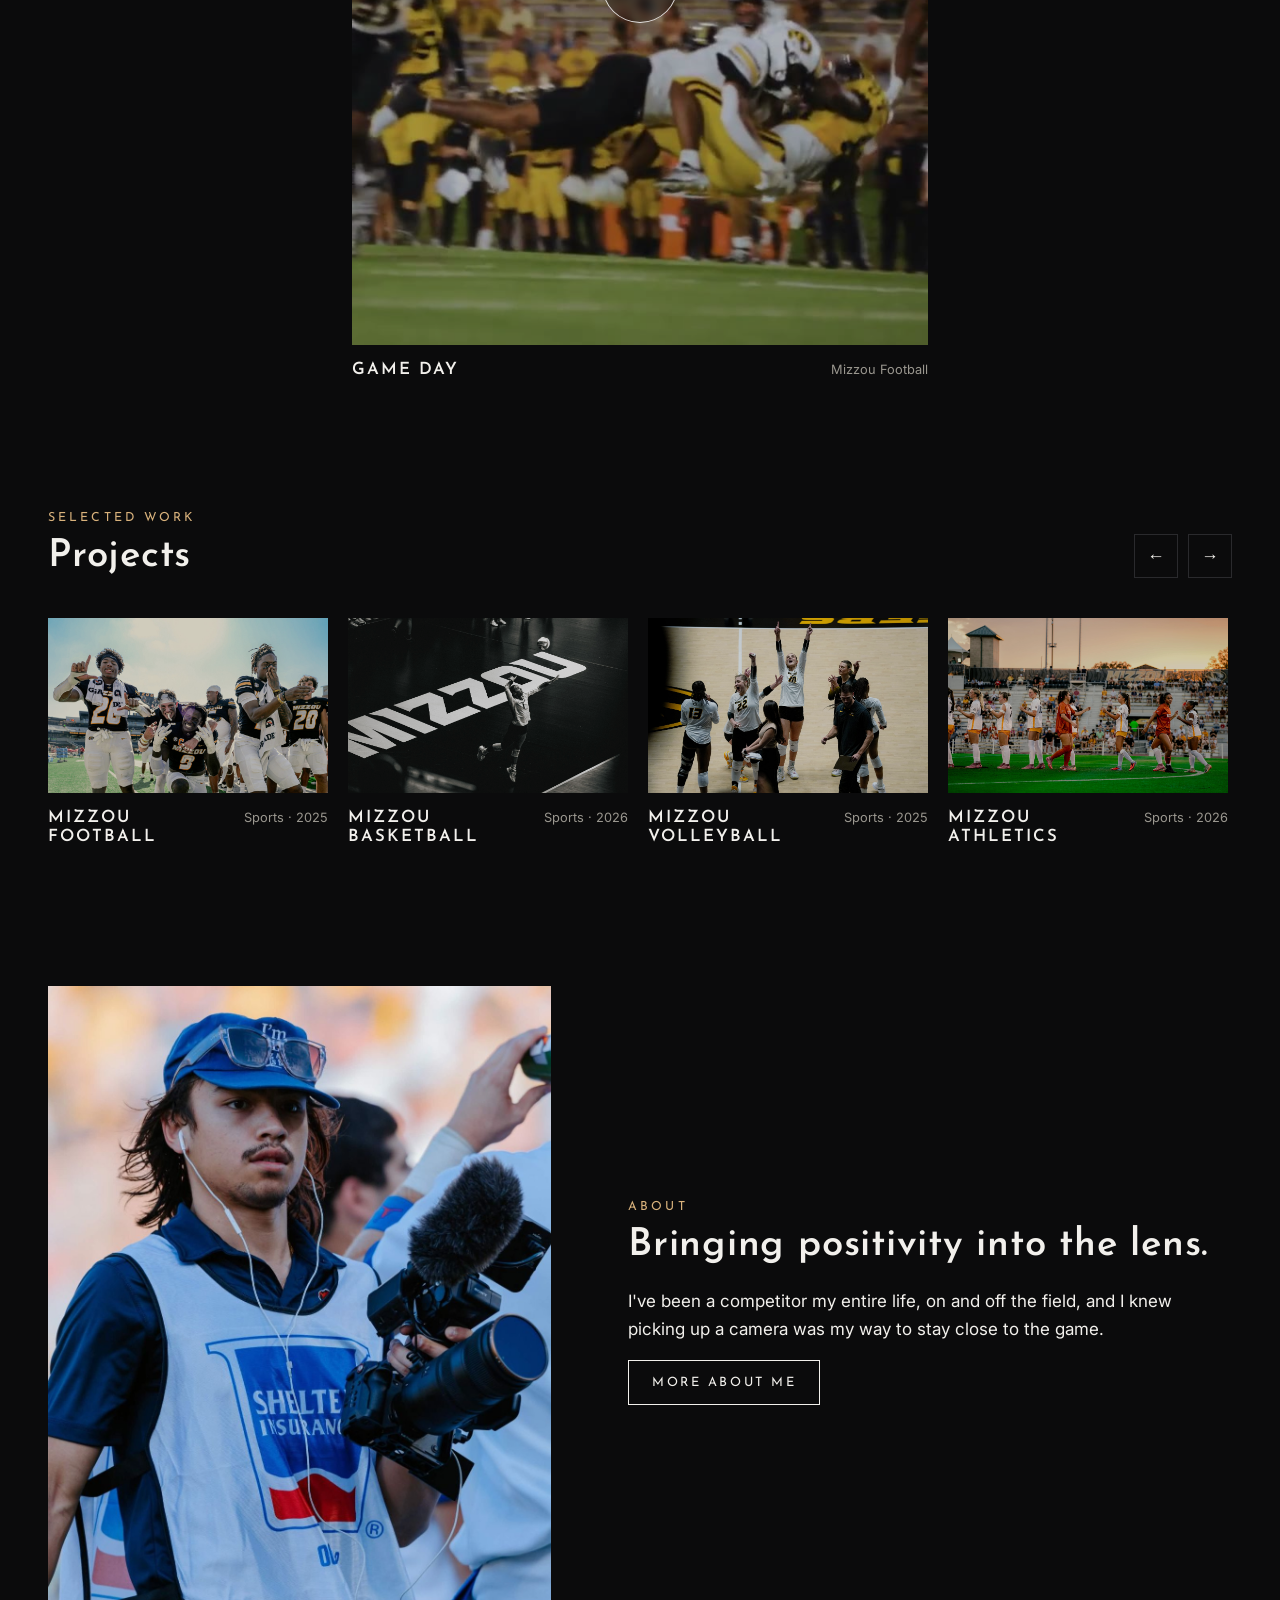
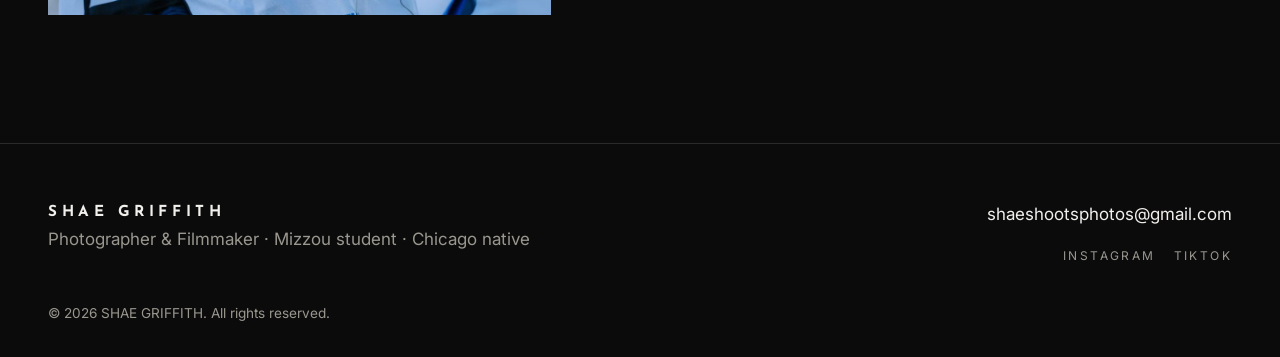
==== commit ac14c5ca: "Full-screen sliding photo wall, logo spot, Portfolio page Home cover: three edge-to-edge rows of pho" ====
--- a/index.html
+++ b/index.html
@@ -12,14 +12,13 @@
 </head>
 <body data-page="home">
   <main>
-    <!-- Hero: Shae's photos on a spinning 3D cylinder, name cut out of a dark veil -->
+    <!-- Hero: full-screen wall of sliding photo rows, name cut out of a dark veil -->
     <section class="reel-hero" id="reel-hero">
       <div class="reel-stage" id="reel"></div>
       <svg class="reel-veil" id="reel-veil" aria-hidden="true"></svg>
       <div class="reel-text">
         <h1 class="visually-hidden" id="hero-name"></h1>
-        <p id="hero-tagline"></p>
-        <a class="btn hero-btn" href="projects.html">View all projects</a>
+        <a class="btn hero-btn" href="portfolio.html">Portfolio</a>
       </div>
       <a class="scroll-cue" href="#featured" aria-label="Scroll to featured projects"></a>
     </section>
--- a/assets/css/style.css
+++ b/assets/css/style.css
@@ -53,6 +53,12 @@
 .site-header.is-overlay:not(.is-scrolled):not(.nav-open) { background: transparent; backdrop-filter: none; }
 .site-header.is-scrolled { padding-top: 14px; padding-bottom: 14px; }
 .brand { font-family: var(--font-display); font-weight: 700; letter-spacing: 0.3em; font-size: 0.95rem; margin: 0; }
+.brand-logo { height: 44px; width: auto; display: block; }
+/* Placeholder monogram until the real logo file is added (SITE.logo) */
+.brand-mark {
+  display: inline-grid; place-items: center; width: 46px; height: 46px; border: 1.5px solid var(--text);
+  font-family: var(--font-display); font-weight: 700; font-size: 1rem; letter-spacing: 0.08em; padding-left: 0.08em;
+}
 .site-nav { display: flex; gap: 2.2rem; }
 .site-nav a { font-family: var(--font-display); font-size: 0.78rem; letter-spacing: 0.22em; text-transform: uppercase; opacity: 0.75; transition: opacity 0.2s; }
 .site-nav a:hover, .site-nav a[aria-current] { opacity: 1; }
@@ -91,22 +97,14 @@
 .scroll-cue { position: absolute; z-index: 2; left: 50%; bottom: 28px; width: 1px; height: 48px; background: linear-gradient(var(--text), transparent); animation: cue 2s infinite; }
 @keyframes cue { 0% { transform: scaleY(0); transform-origin: top; } 50% { transform: scaleY(1); transform-origin: top; } 51% { transform-origin: bottom; } 100% { transform: scaleY(0); transform-origin: bottom; } }
 
-/* ---------- Home hero: spinning photo cylinder ---------- */
+/* ---------- Home hero: full-screen sliding photo wall ---------- */
 .reel-hero { position: relative; height: 100vh; height: 100svh; min-height: 560px; overflow: hidden; background: #000; }
-.reel-stage {
-  position: absolute; inset: 0; perspective: calc(var(--r, 800px) * 2.2);
-  /* far edges fade to black, so photos disappear "behind" the drum */
-  -webkit-mask-image: linear-gradient(90deg, transparent 0, #000 16%, #000 84%, transparent 100%);
-  mask-image: linear-gradient(90deg, transparent 0, #000 16%, #000 84%, transparent 100%);
-}
-.reel-row { position: absolute; left: 50%; top: 44%; transform-style: preserve-3d; transform: translateY(calc(var(--row) * (var(--h) + 14px))); }
-.reel-ring { position: absolute; transform-style: preserve-3d; }
-.reel-tile {
-  position: absolute; left: calc(var(--w) / -2); top: calc(var(--h) / -2); width: var(--w); height: var(--h);
-  transform: rotateY(var(--a)) translateZ(var(--r)); backface-visibility: hidden; overflow: hidden; background: #111;
-}
-.reel-tile img { width: 100%; height: 100%; object-fit: cover; pointer-events: none; user-select: none; transition: transform 0.6s var(--ease); }
-.reel-tile:hover img { transform: scale(1.06); }
+.reel-stage { position: absolute; inset: 0; display: grid; grid-template-rows: repeat(3, 1fr); gap: 6px; }
+.reel-row { position: relative; overflow: hidden; }
+.reel-track { display: flex; gap: 6px; height: 100%; width: max-content; will-change: transform; }
+.reel-tile { flex: none; height: 100%; min-width: 120px; overflow: hidden; background: #111; }
+.reel-tile img { height: 100%; width: auto; display: block; pointer-events: none; user-select: none; transition: transform 0.6s var(--ease); }
+.reel-tile:hover img { transform: scale(1.05); }
 .reel-veil { position: absolute; inset: 0; width: 100%; height: 100%; pointer-events: none; }
 .reel-veil text { font-family: var(--font-display); font-weight: 700; letter-spacing: 0.04em; }
 .reel-text { position: absolute; left: var(--gutter); right: var(--gutter); z-index: 2; text-align: center; pointer-events: none; }
@@ -163,6 +161,14 @@
 .film-meta h3 { font-size: 1.05rem; letter-spacing: 0.12em; text-transform: uppercase; margin: 0; }
 .film-meta h3 a:hover { color: var(--accent); }
 .film-meta span { color: var(--muted); font-size: 0.8rem; white-space: nowrap; }
+
+/* Portfolio: near full-width collage of every photo */
+.portfolio-wrap { padding-left: clamp(8px, 1.5vw, 20px); padding-right: clamp(8px, 1.5vw, 20px); }
+.portfolio-head { max-width: var(--max); margin: 0 auto 2rem; padding: 0 var(--gutter); }
+.portfolio-grid { columns: 4; column-gap: 10px; }
+.portfolio-grid img { margin-bottom: 10px; }
+@media (max-width: 1100px) { .portfolio-grid { columns: 3; } }
+@media (max-width: 760px) { .portfolio-grid { columns: 2; column-gap: 6px; } .portfolio-grid img { margin-bottom: 6px; } }
 
 /* Projects page grid */
 .filters { display: flex; flex-wrap: wrap; gap: 10px; margin: 1.5rem 0 2.5rem; }
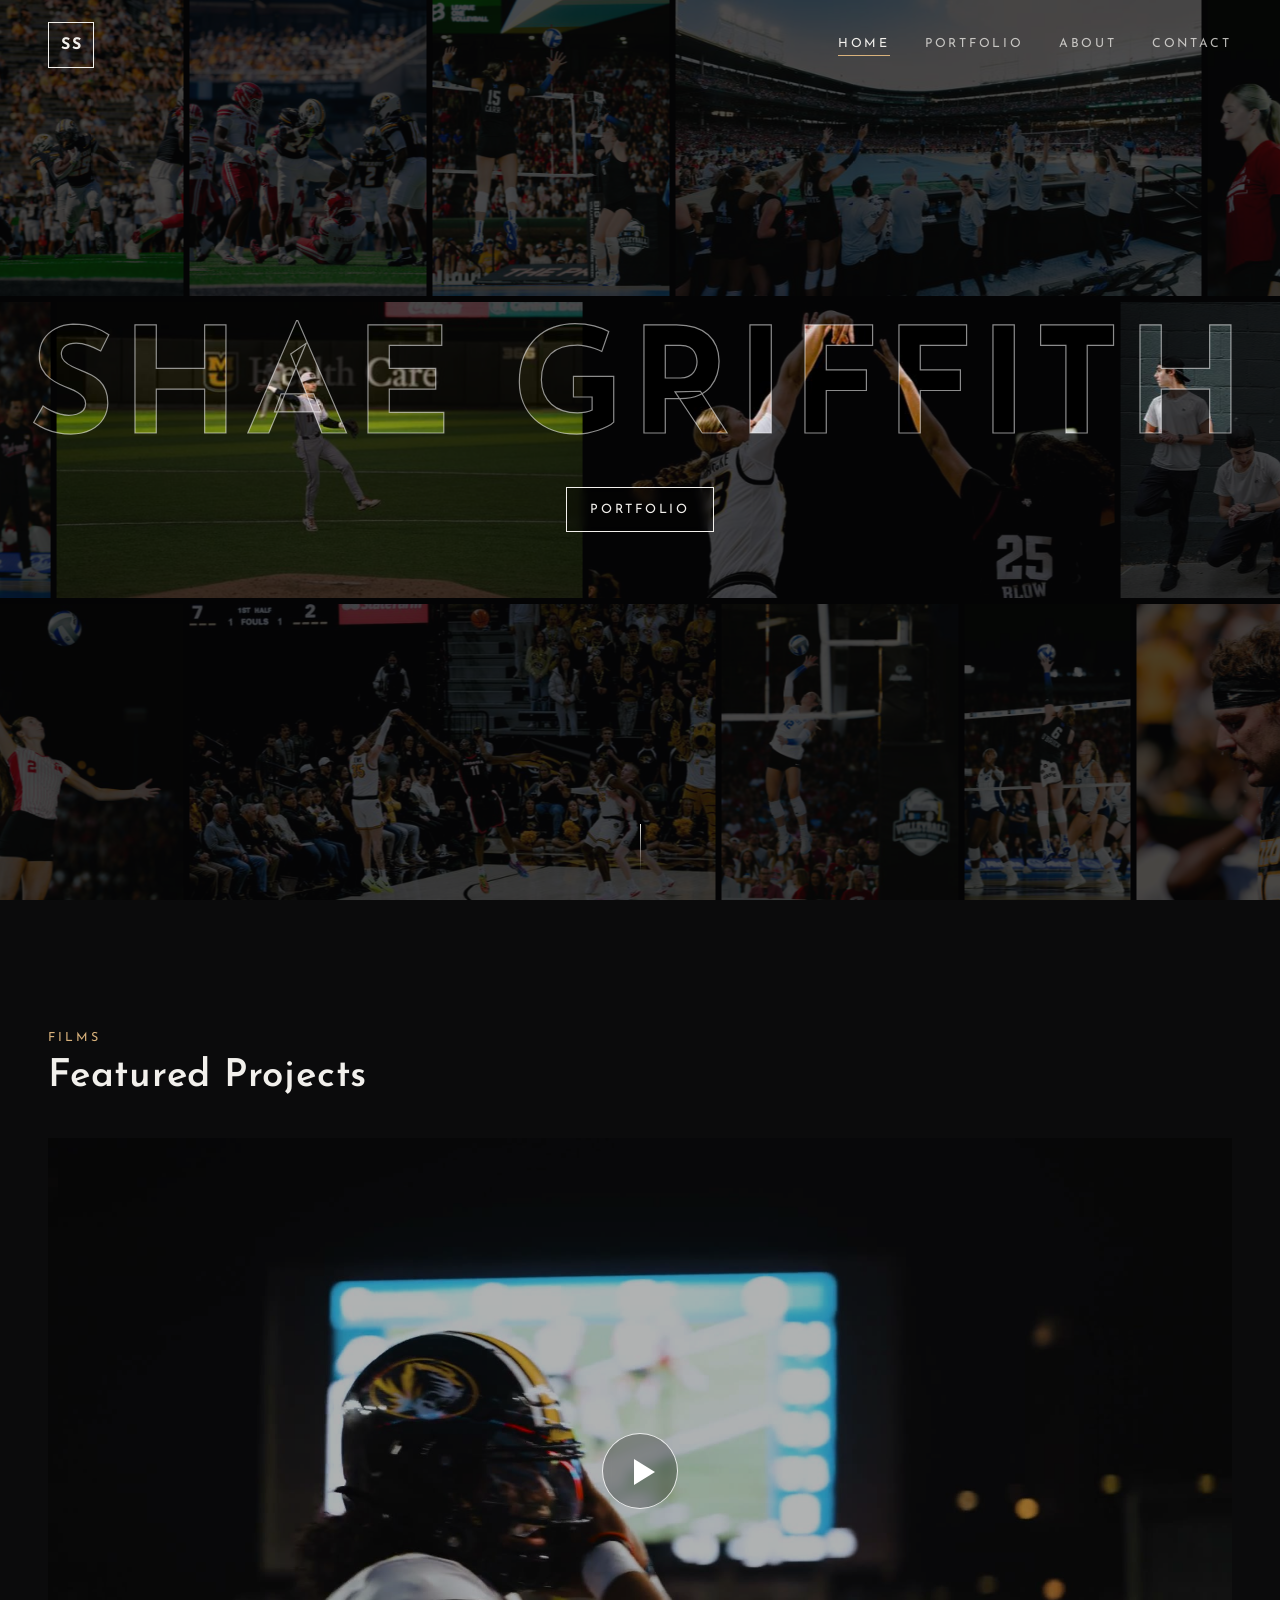
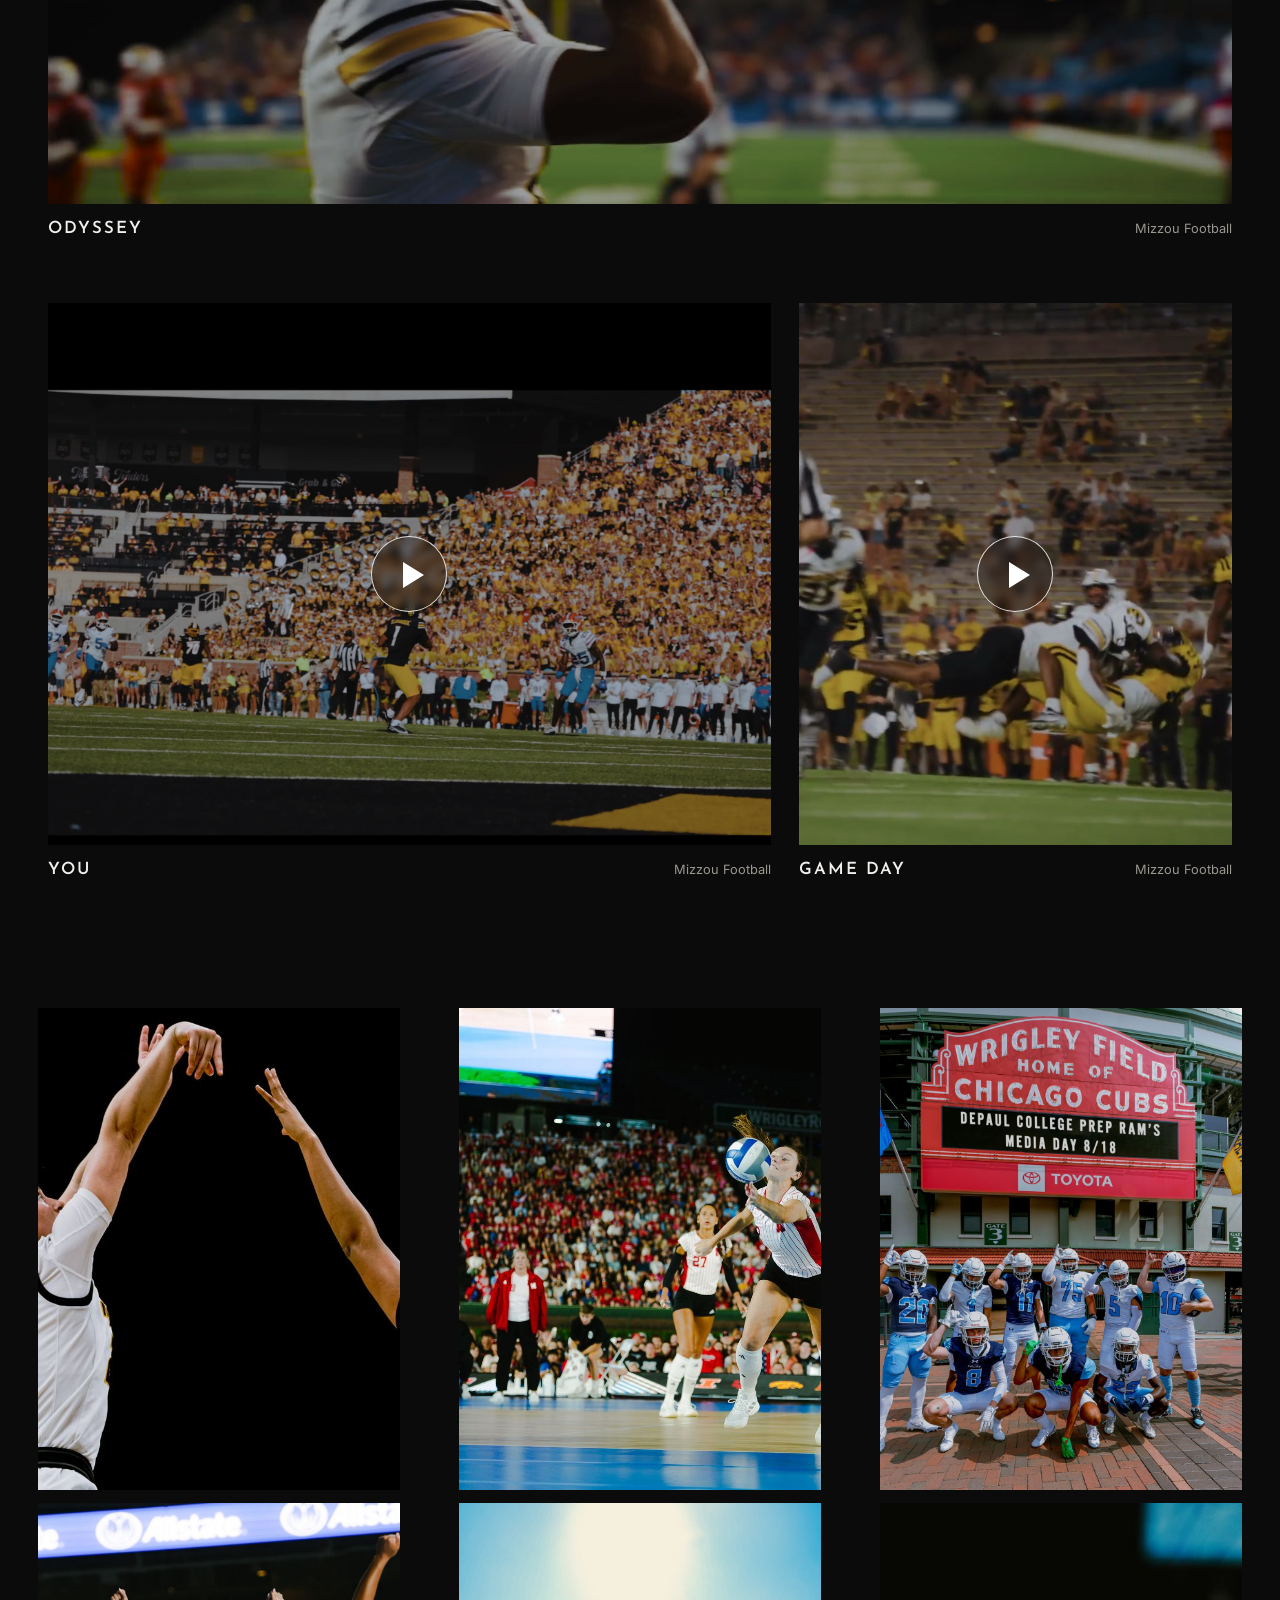
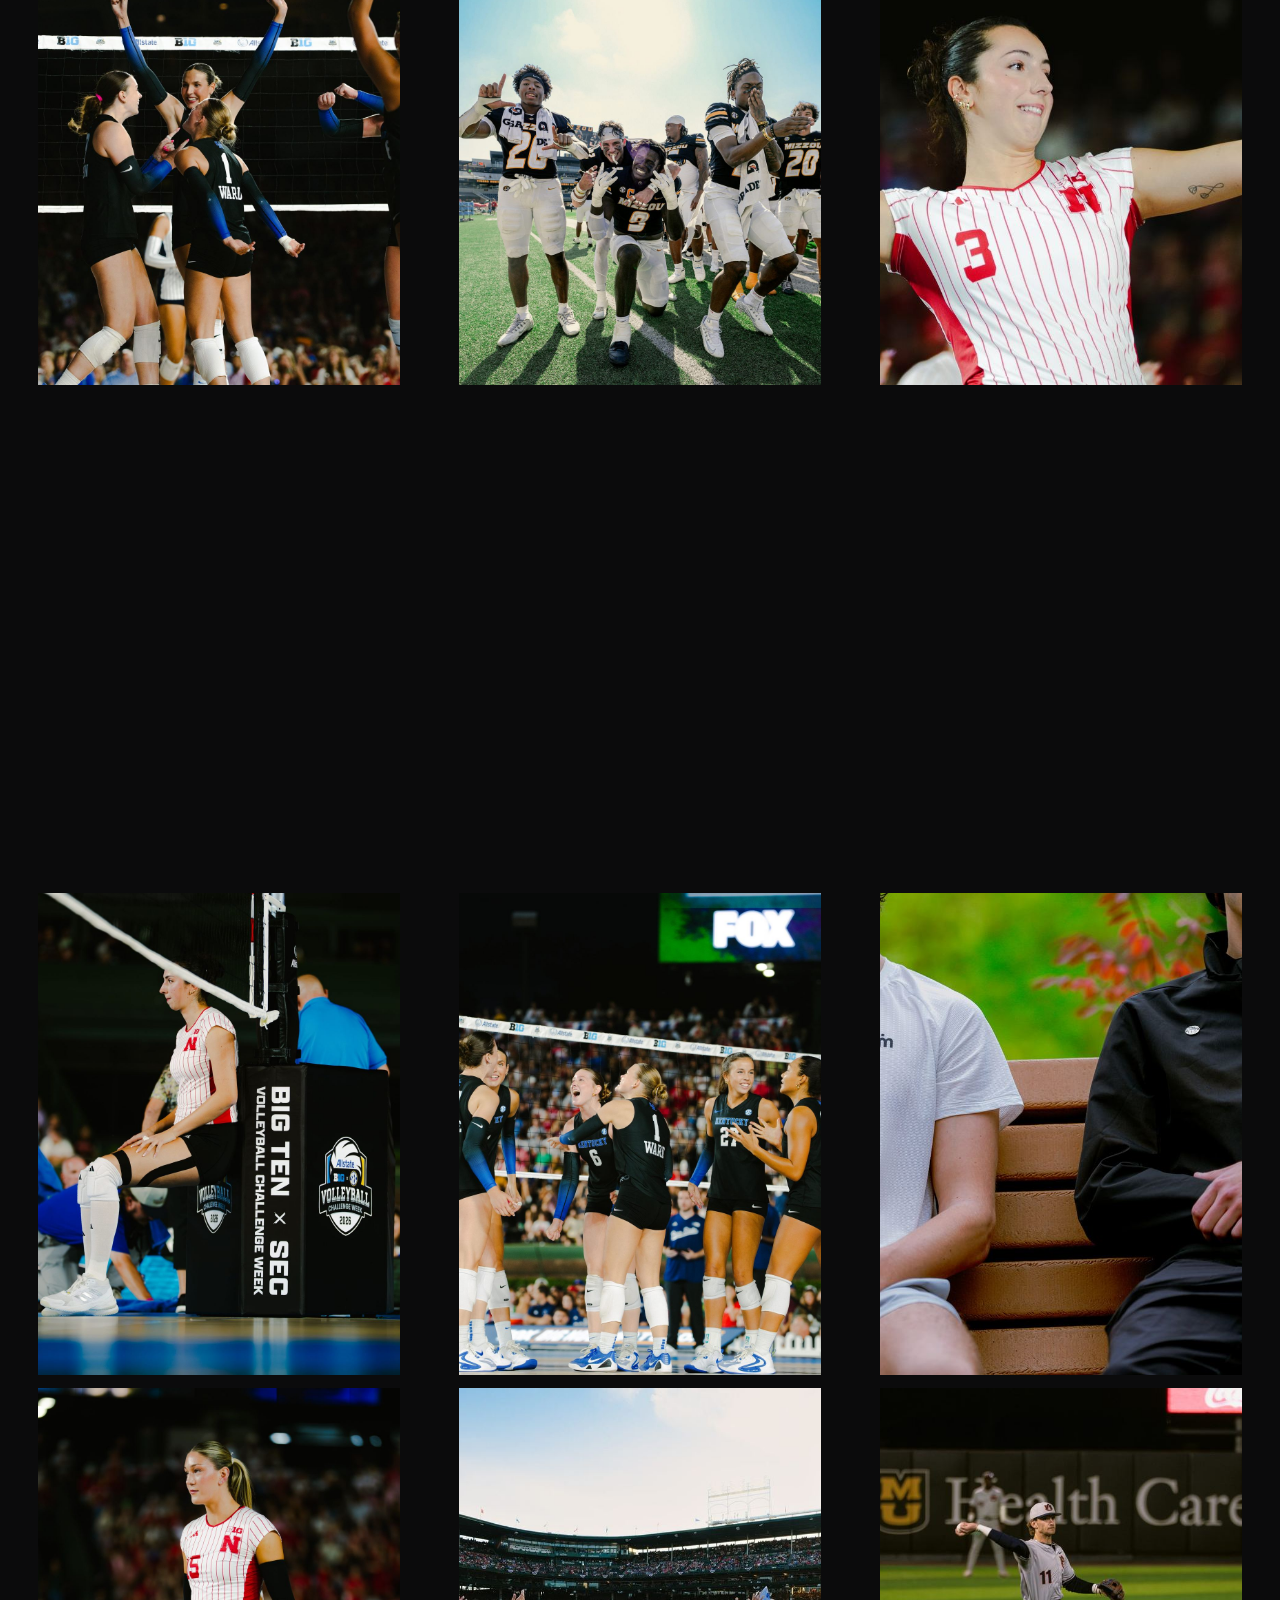
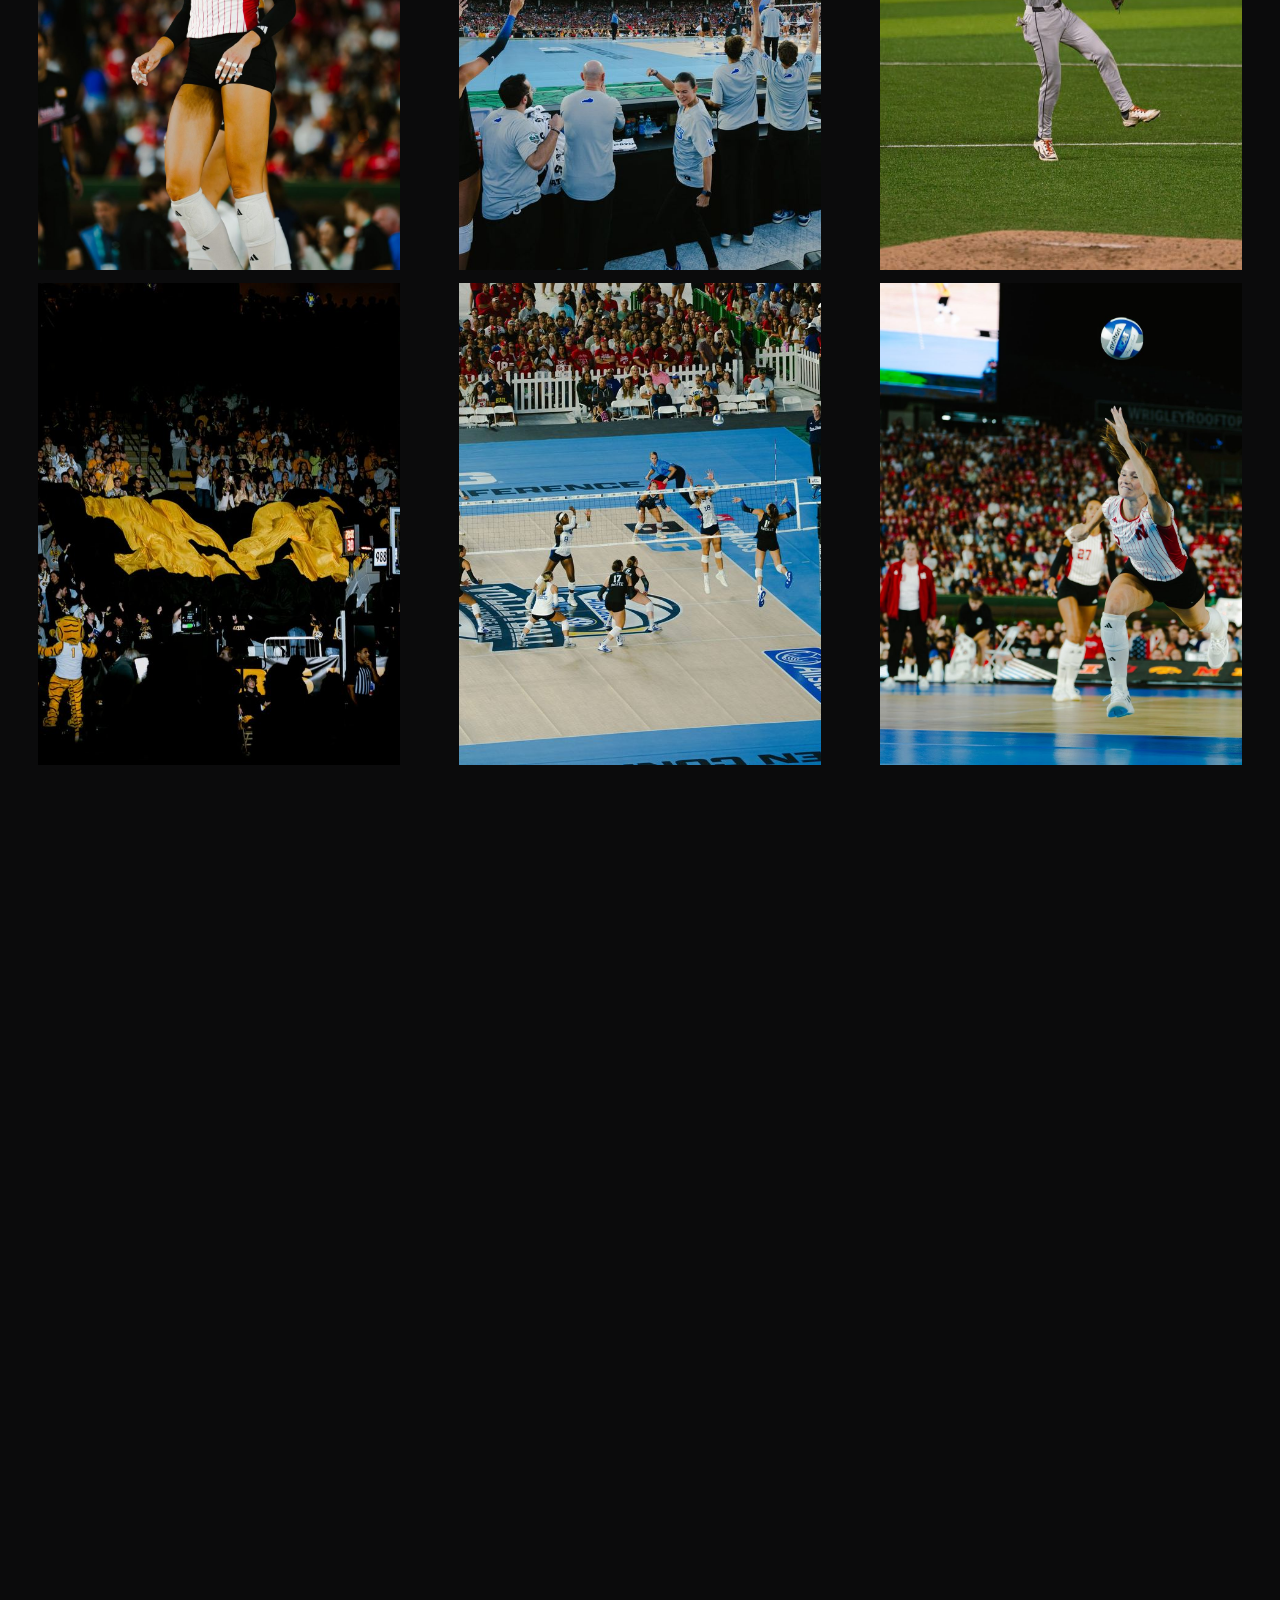
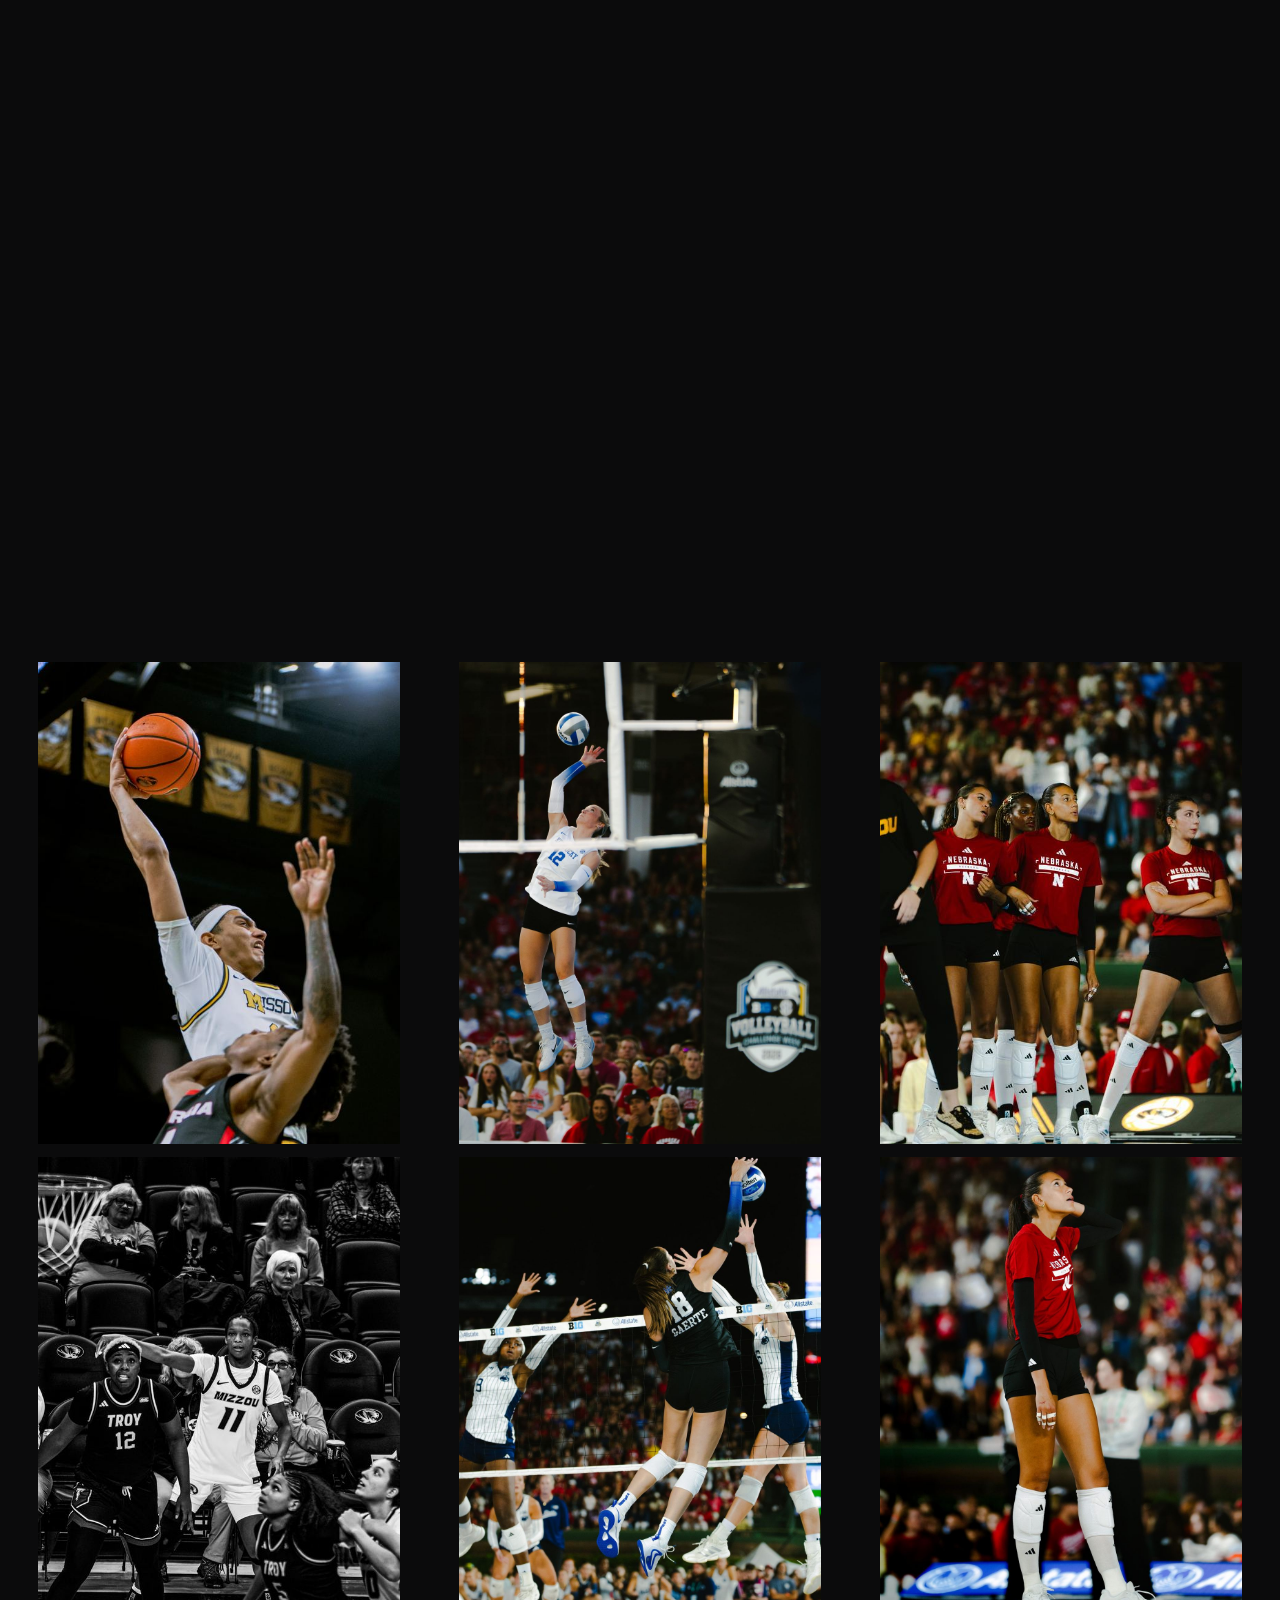
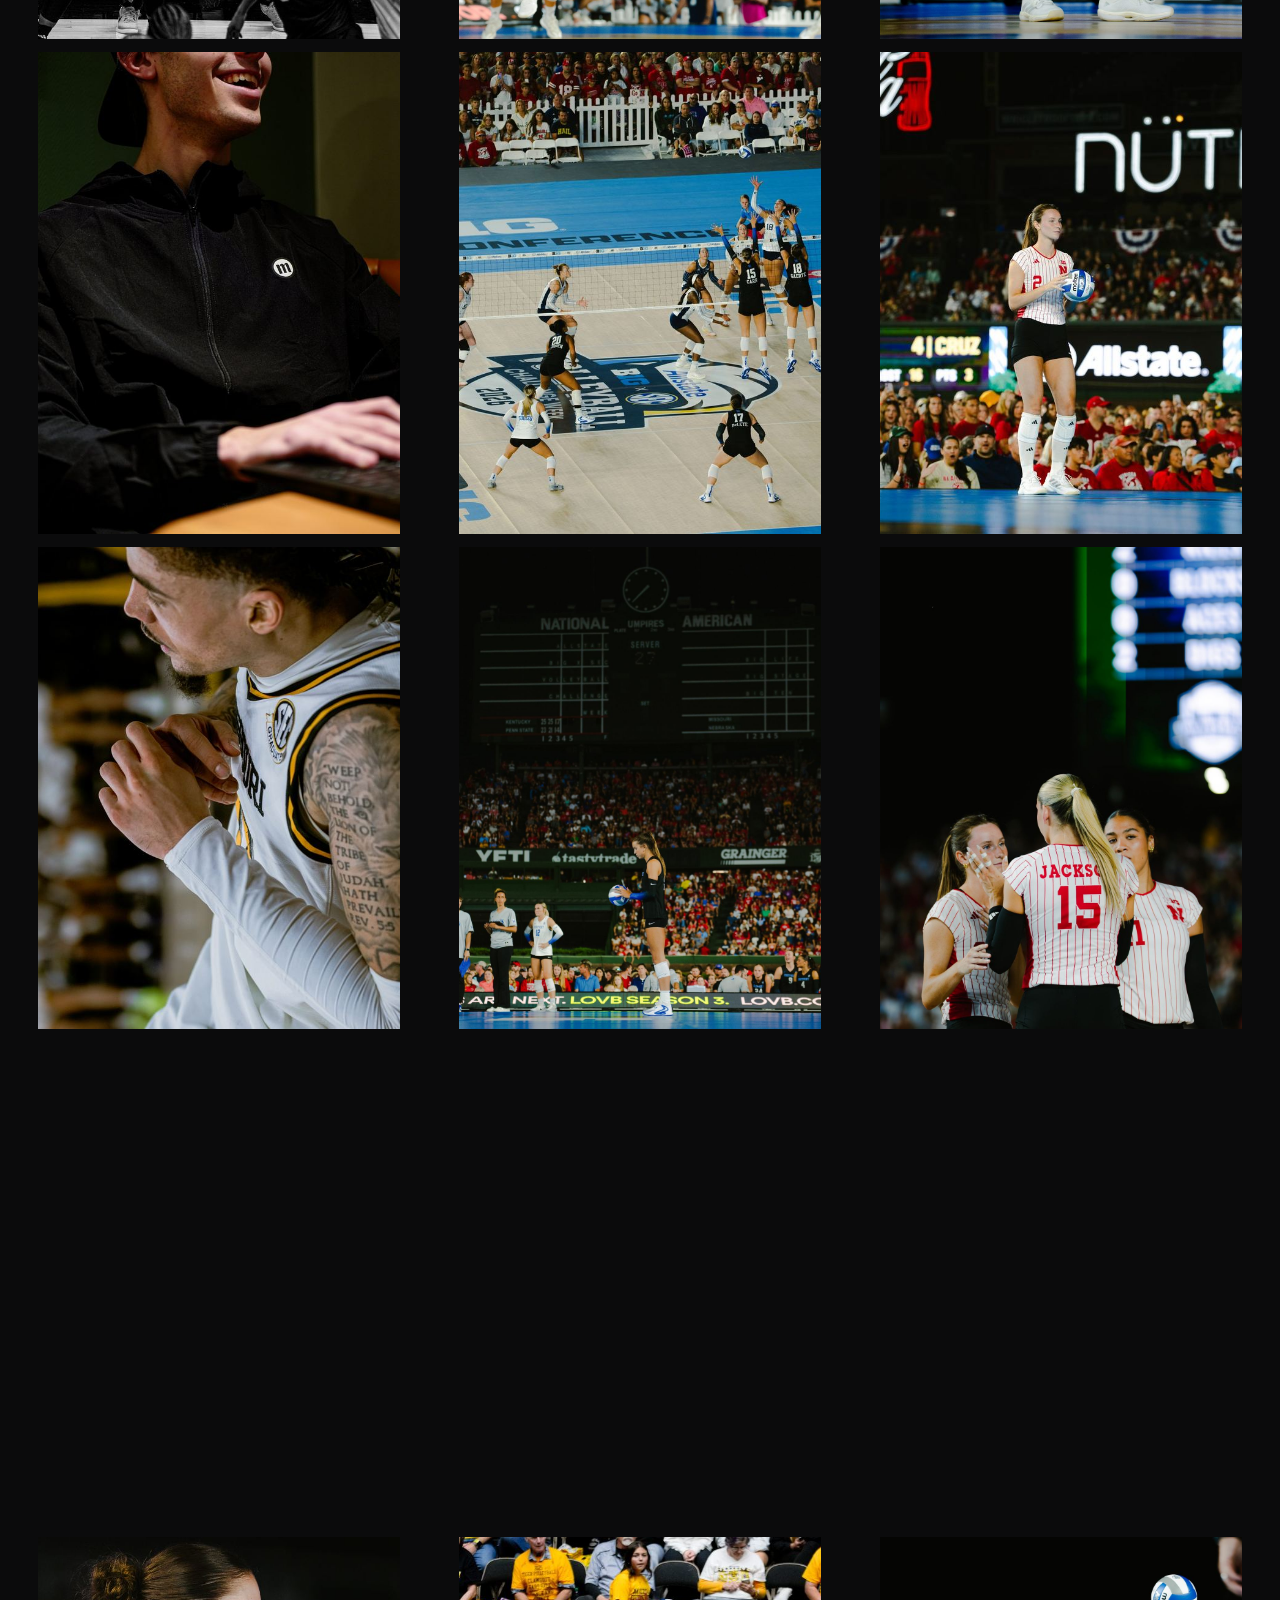
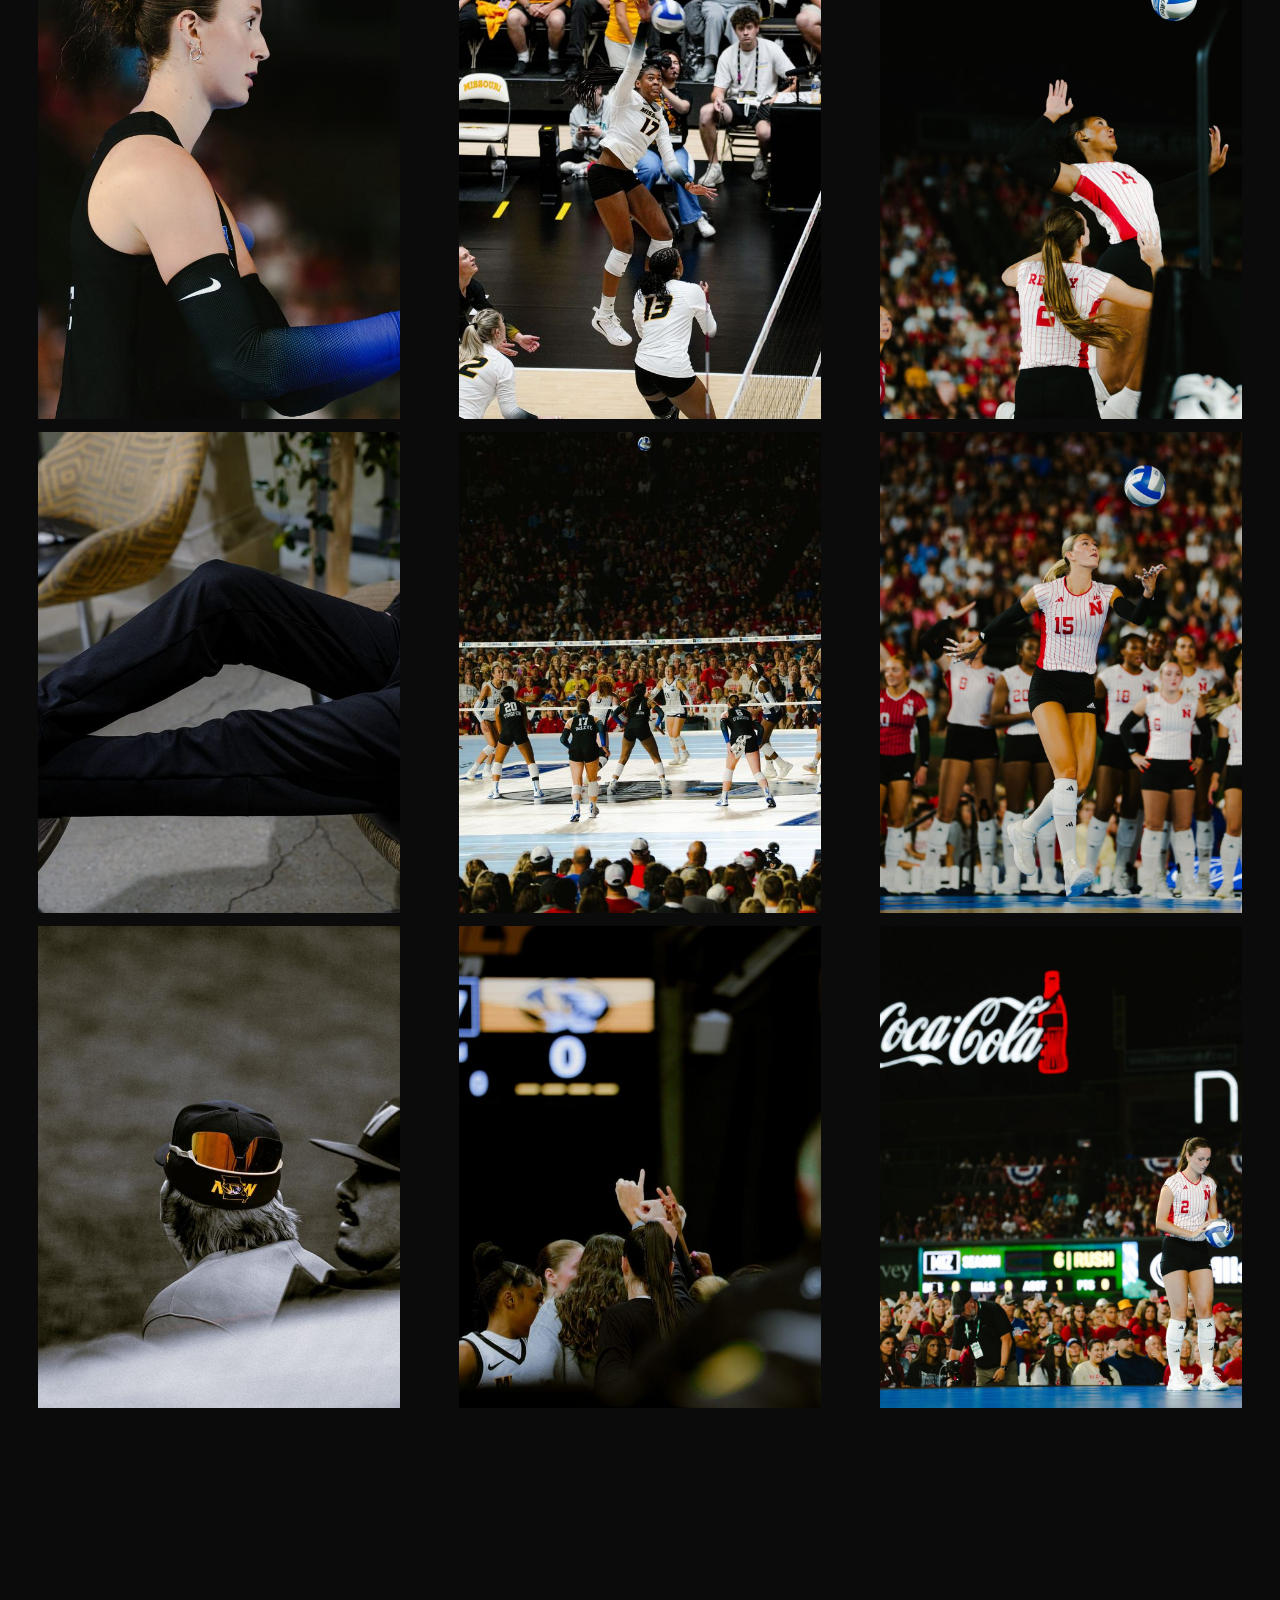
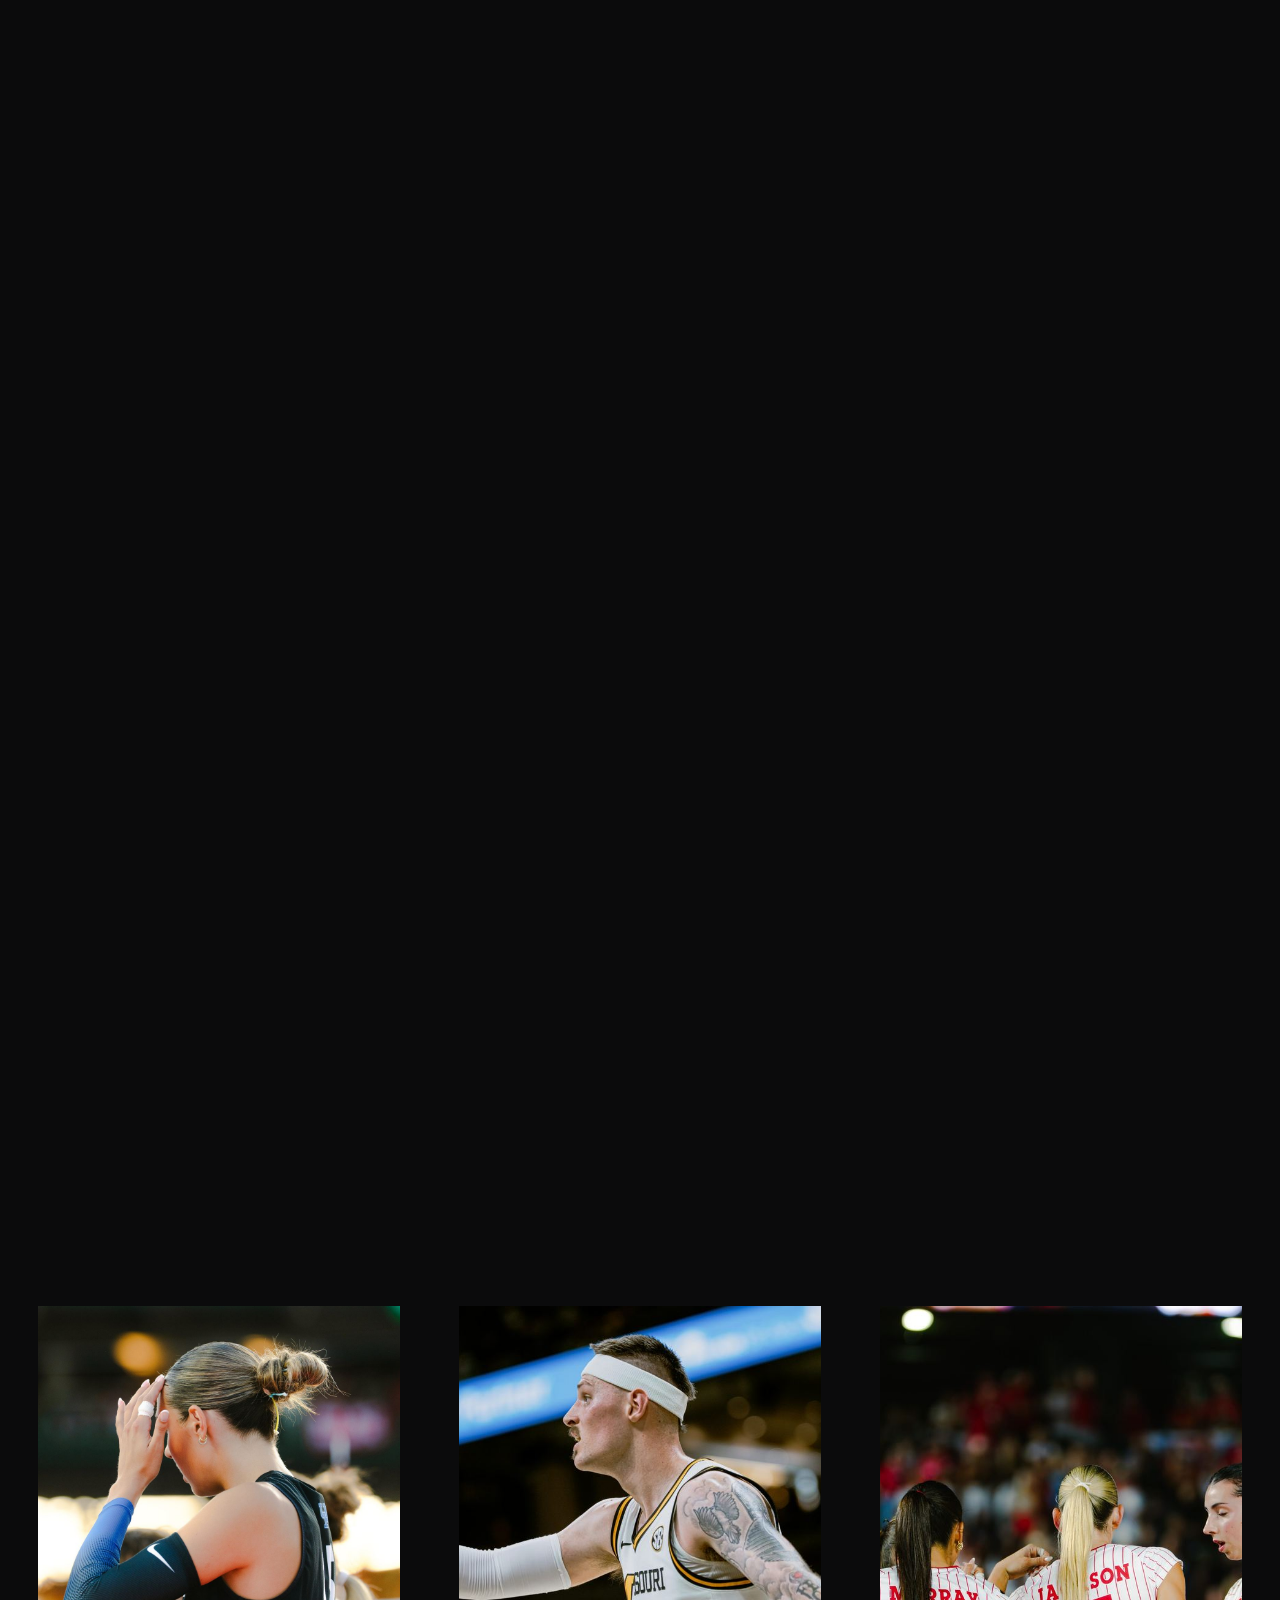
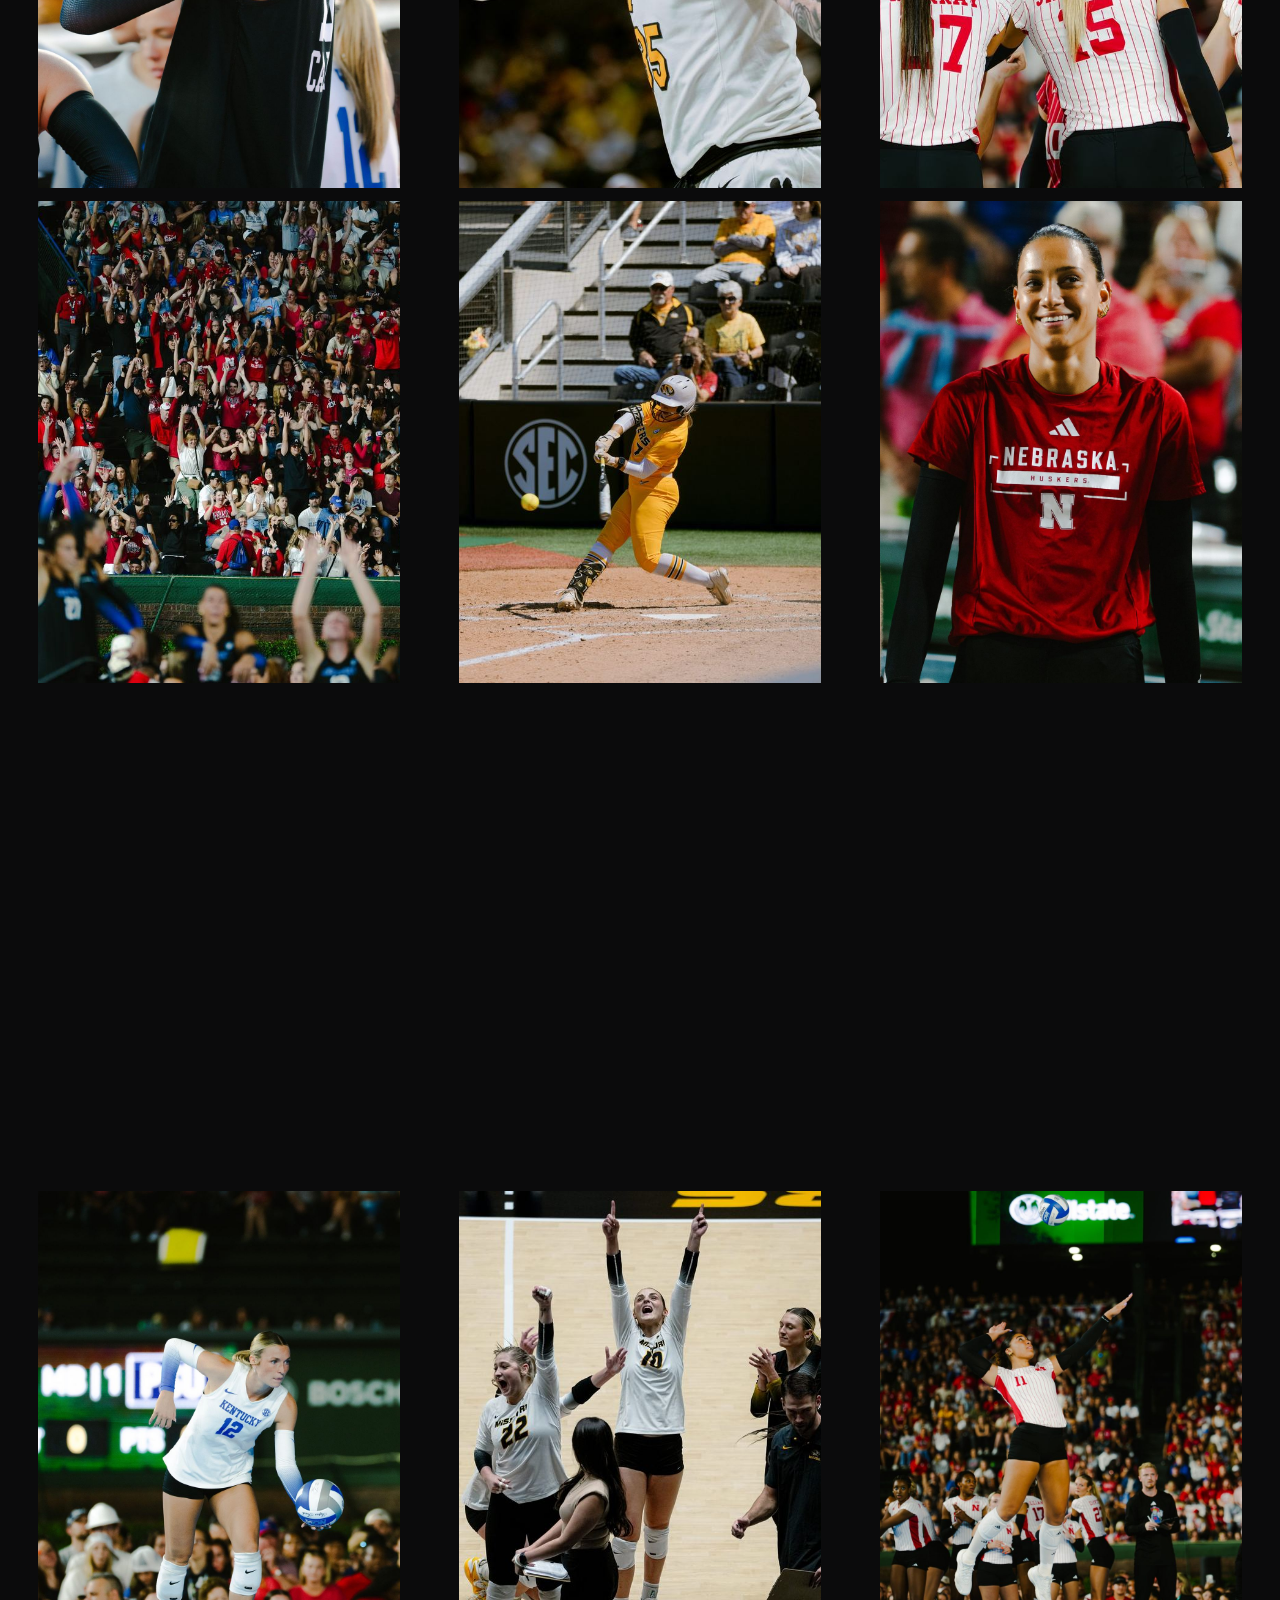
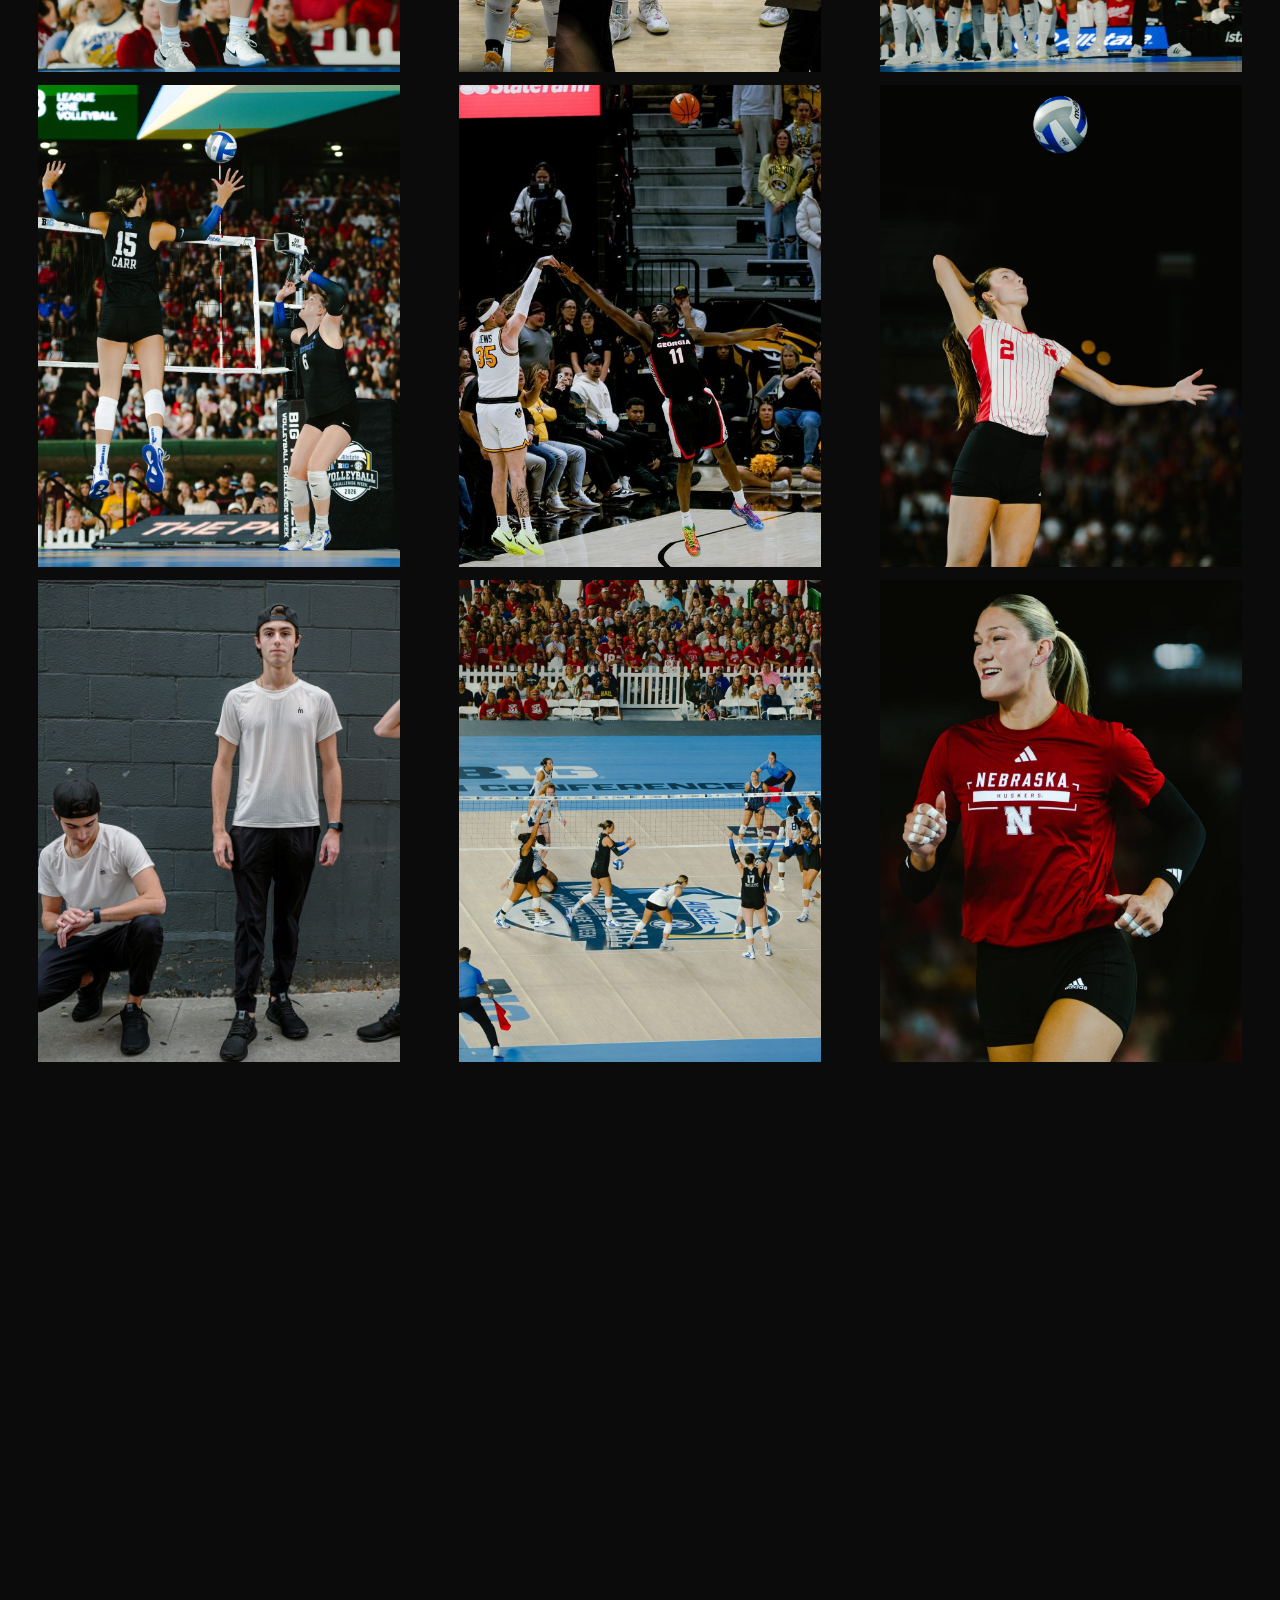
==== commit 1544fdfb: "Home becomes hero, films and an endless photo feed; drop project categories Films: Odyssey full widt" ====
--- a/index.html
+++ b/index.html
@@ -18,38 +18,25 @@
       <svg class="reel-veil" id="reel-veil" aria-hidden="true"></svg>
       <div class="reel-text">
         <h1 class="visually-hidden" id="hero-name"></h1>
-        <a class="btn hero-btn" href="portfolio.html">Portfolio</a>
+        <a class="btn hero-btn" href="#portfolio">Portfolio</a>
       </div>
       <a class="scroll-cue" href="#featured" aria-label="Scroll to featured projects"></a>
     </section>
 
-    <!-- Featured films: click to play the full video inline -->
+    <!-- Films: Odyssey full width on top, the other two paired beneath (triangle) -->
     <section class="section" id="featured">
       <div class="container">
         <div class="section-head reveal">
           <div><p class="eyebrow">Films</p><h2>Featured Projects</h2></div>
         </div>
-        <div class="featured-grid" id="featured-grid"></div>
+        <div class="featured-grid featured-triangle" id="featured-grid"></div>
       </div>
     </section>
 
-    <!-- Projects bar: links to each project page -->
-    <section class="section" id="work">
-      <div class="container">
-        <div class="section-head reveal">
-          <div><p class="eyebrow">Selected work</p><h2>Projects</h2></div>
-          <div class="bar-arrows">
-            <button id="bar-prev" aria-label="Scroll projects left">←</button>
-            <button id="bar-next" aria-label="Scroll projects right">→</button>
-          </div>
-        </div>
-        <div class="project-bar" id="project-bar"></div>
-      </div>
-    </section>
-
-    <!-- About teaser -->
-    <section class="section" style="padding-top:0">
-      <div class="container" id="about-teaser"></div>
+    <!-- Portfolio: endless scroll of every photo, mixed so no shoot clumps together -->
+    <section class="feed-section" id="portfolio" aria-label="Portfolio">
+      <div class="feed" id="feed"></div>
+      <div class="feed-sentinel" id="feed-sentinel" aria-hidden="true"></div>
     </section>
   </main>
   <script src="assets/js/site-data.js"></script>
--- a/assets/css/style.css
+++ b/assets/css/style.css
@@ -162,13 +162,26 @@
 .film-meta h3 a:hover { color: var(--accent); }
 .film-meta span { color: var(--muted); font-size: 0.8rem; white-space: nowrap; }
 
-/* Portfolio: near full-width collage of every photo */
-.portfolio-wrap { padding-left: clamp(8px, 1.5vw, 20px); padding-right: clamp(8px, 1.5vw, 20px); }
-.portfolio-head { max-width: var(--max); margin: 0 auto 2rem; padding: 0 var(--gutter); }
-.portfolio-grid { columns: 4; column-gap: 10px; }
-.portfolio-grid img { margin-bottom: 10px; }
-@media (max-width: 1100px) { .portfolio-grid { columns: 3; } }
-@media (max-width: 760px) { .portfolio-grid { columns: 2; column-gap: 6px; } .portfolio-grid img { margin-bottom: 6px; } }
+/* Films as a triangle: the first film full width on top, the other two paired beneath it */
+.featured-triangle { grid-template-columns: var(--cols, 1fr 1fr); gap: clamp(40px, 5vw, 64px) clamp(16px, 2.2vw, 28px); align-items: start; }
+.featured-triangle .film { width: 100%; }
+.featured-triangle .film:first-child { grid-column: 1 / -1; justify-self: center; width: min(100%, calc(80vh * var(--ar))); }
+@media (max-width: 760px) {
+  .featured-triangle { grid-template-columns: 1fr; }
+  .featured-triangle .film { width: min(100%, calc(78vh * var(--ar))); justify-self: center; }
+}
+
+/* Endless photo feed, spaced like urqshotit: 1 column on phones, 2 on tablets, 3 on desktop */
+.feed-section { padding-bottom: 48px; }
+.feed { display: grid; grid-template-columns: 1fr; gap: 8px; }
+.feed-item { margin: 0; aspect-ratio: 3 / 4; overflow: hidden; background: #111; cursor: zoom-in; }
+.feed-item img { width: 100%; height: 100%; object-fit: cover; display: block; transition: transform 0.9s var(--ease); }
+.feed-item:hover img { transform: scale(1.03); }
+.feed-item.reveal { transform: translateY(28px); transition: opacity 0.8s var(--ease), transform 0.8s var(--ease); }
+.feed-item.reveal.is-visible { transform: none; }
+@media (min-width: 600px) { .feed { grid-template-columns: repeat(2, 1fr); column-gap: 8.5vw; row-gap: 9px; } }
+@media (min-width: 1024px) { .feed { grid-template-columns: repeat(3, 1fr); column-gap: 4.65vw; row-gap: 13px; padding: 0 3vw; } }
+.feed-sentinel { height: 1px; }
 
 /* Projects page grid */
 .filters { display: flex; flex-wrap: wrap; gap: 10px; margin: 1.5rem 0 2.5rem; }
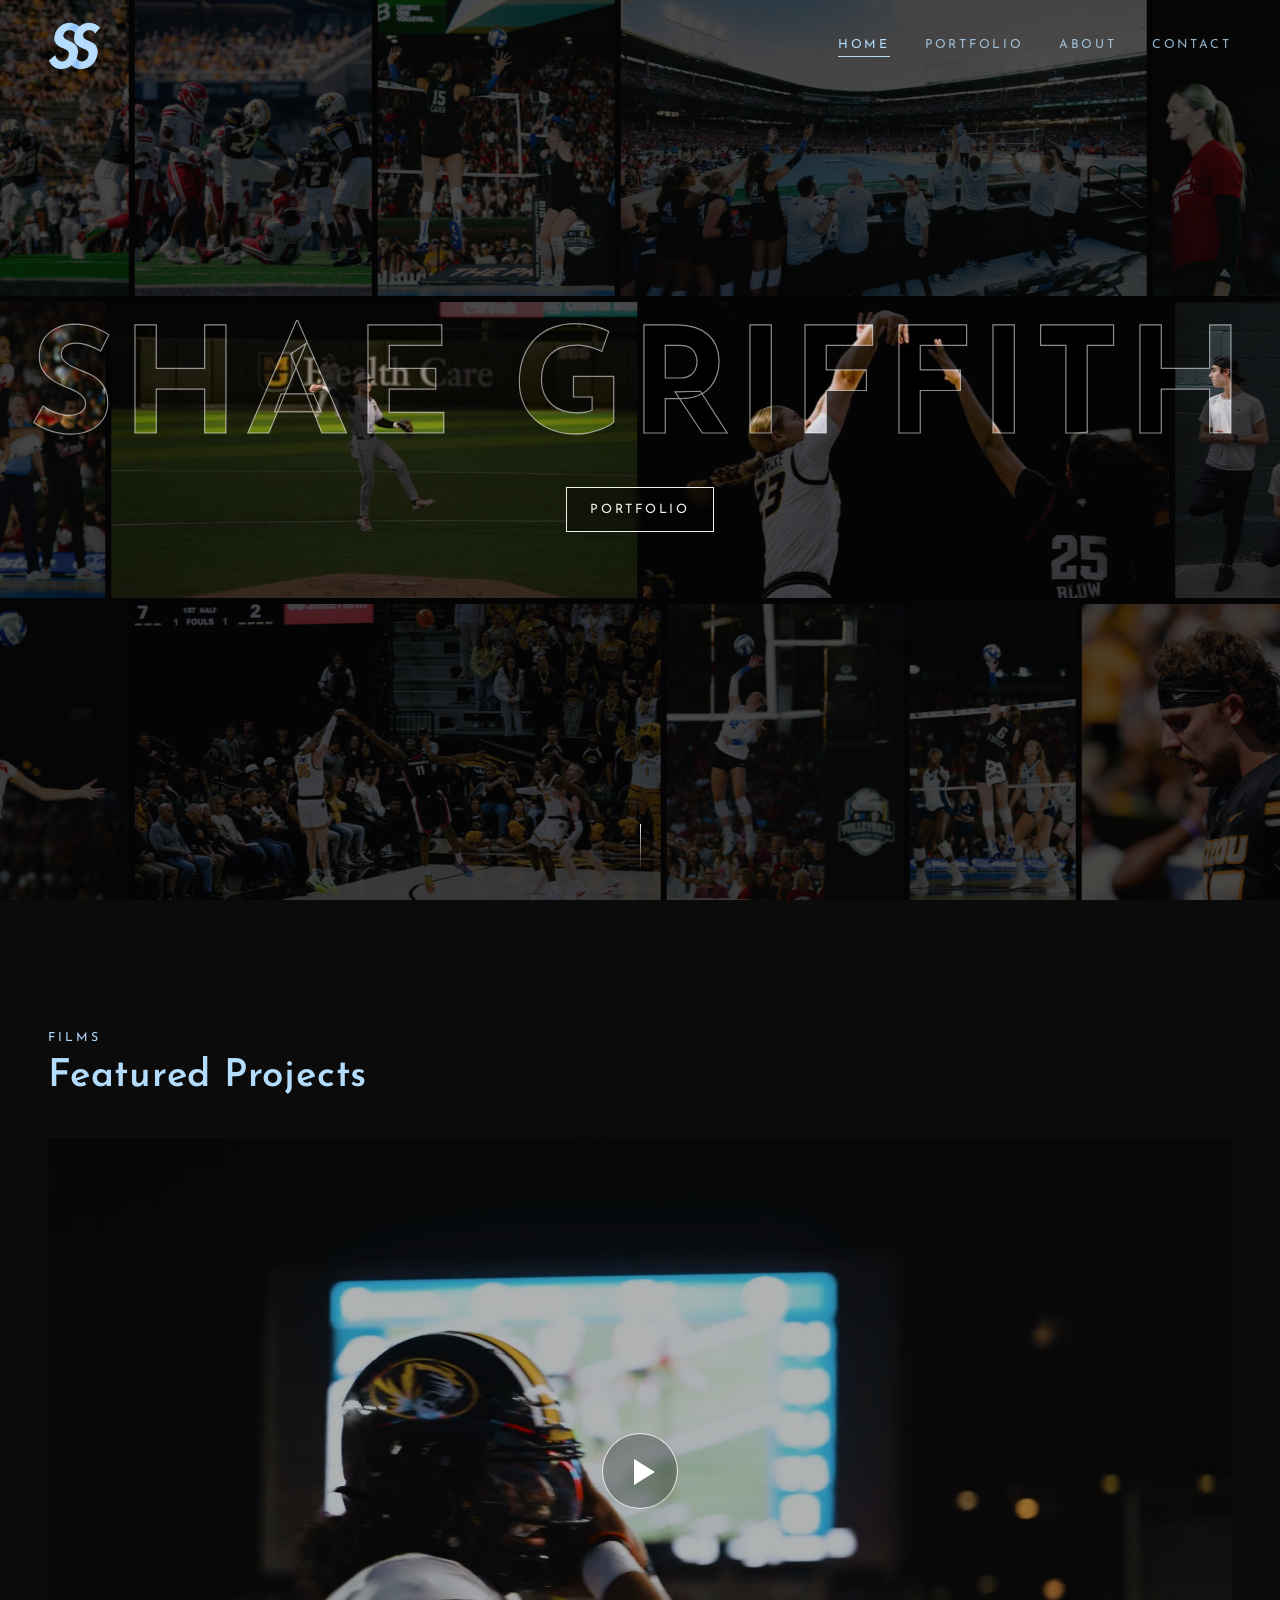
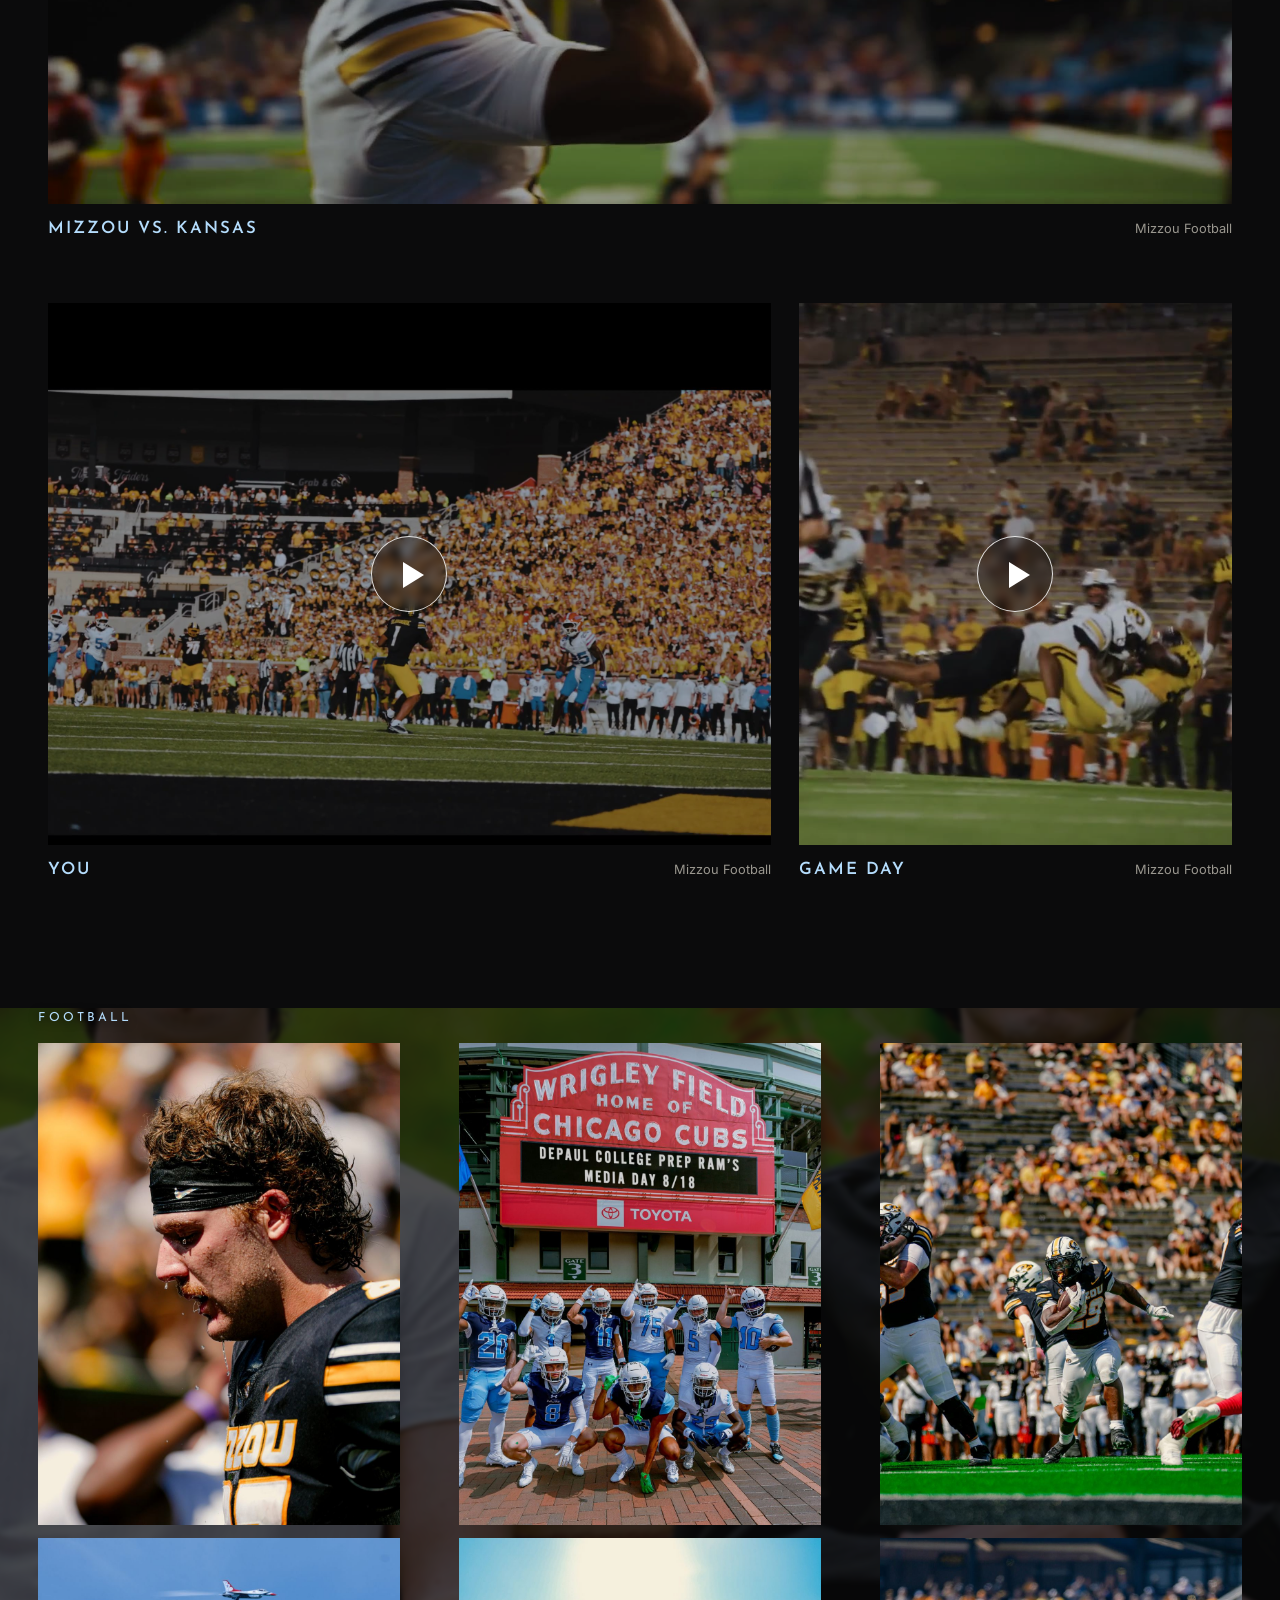
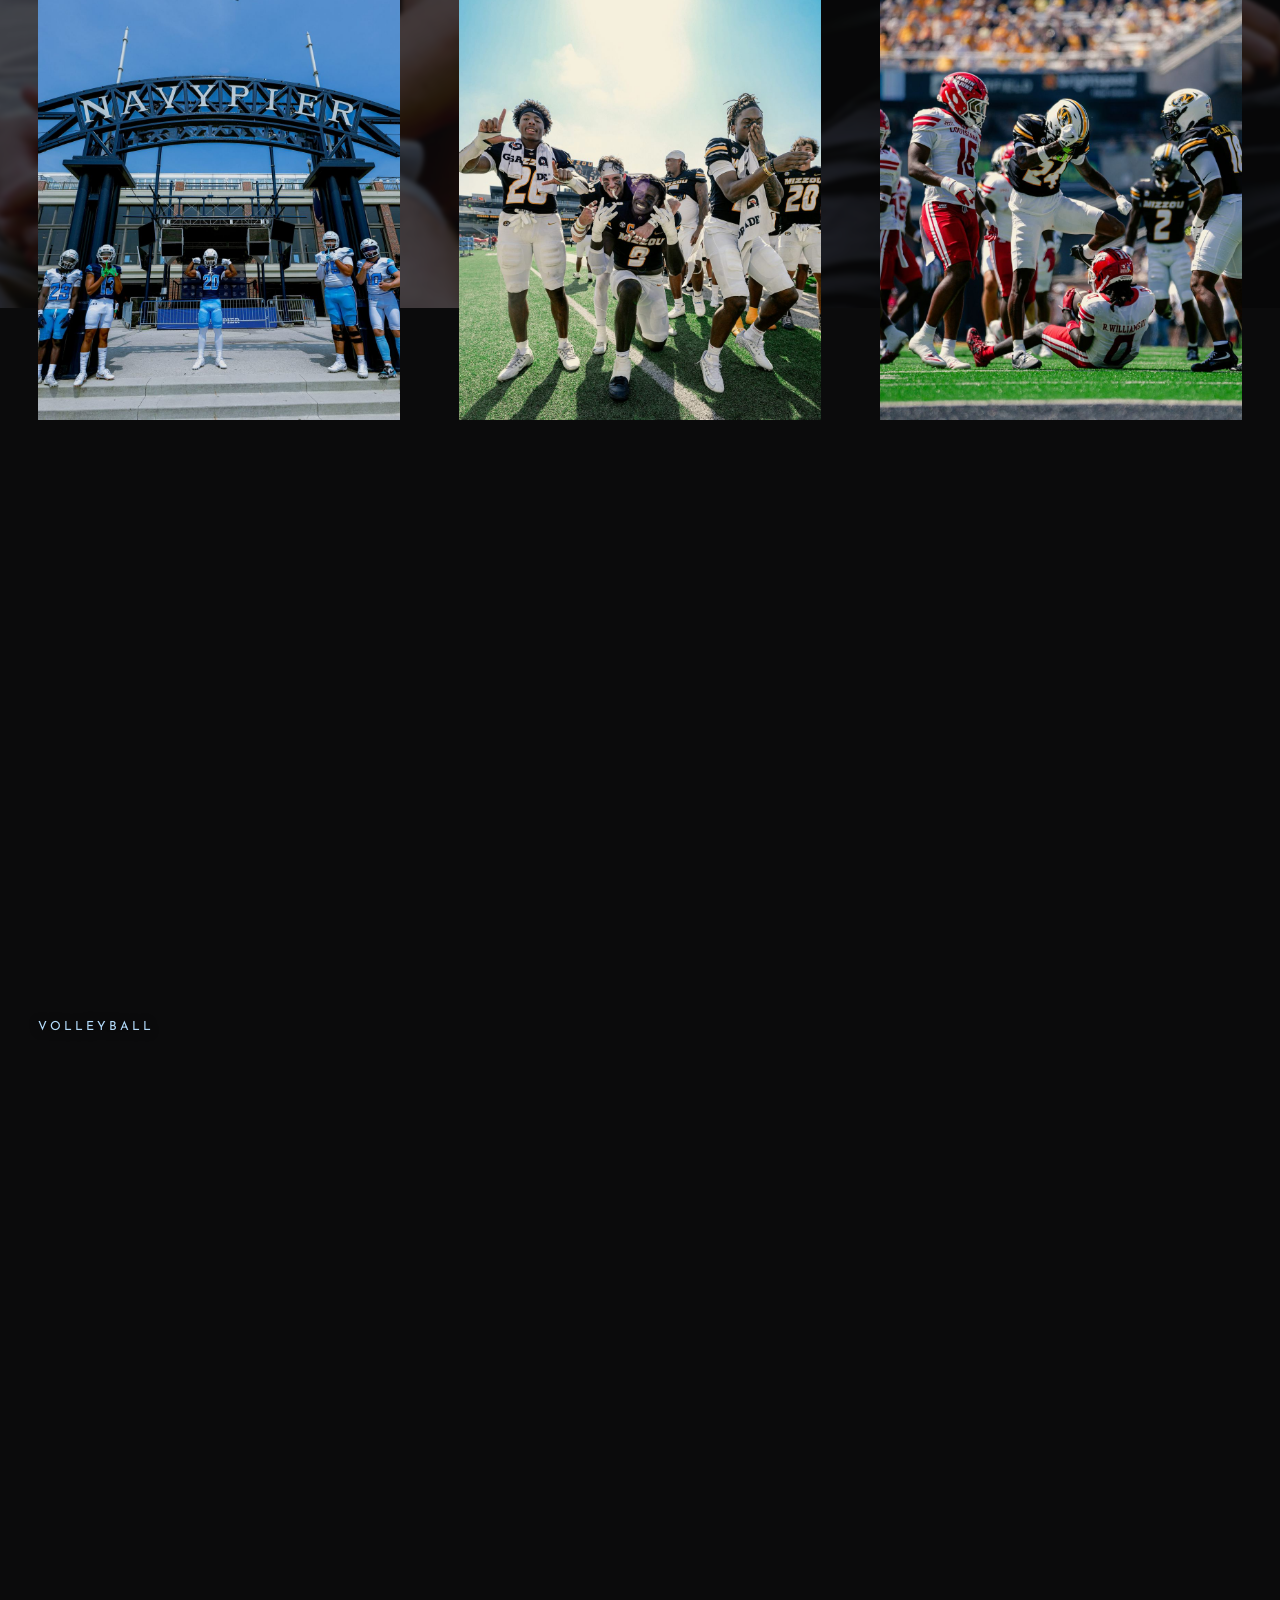
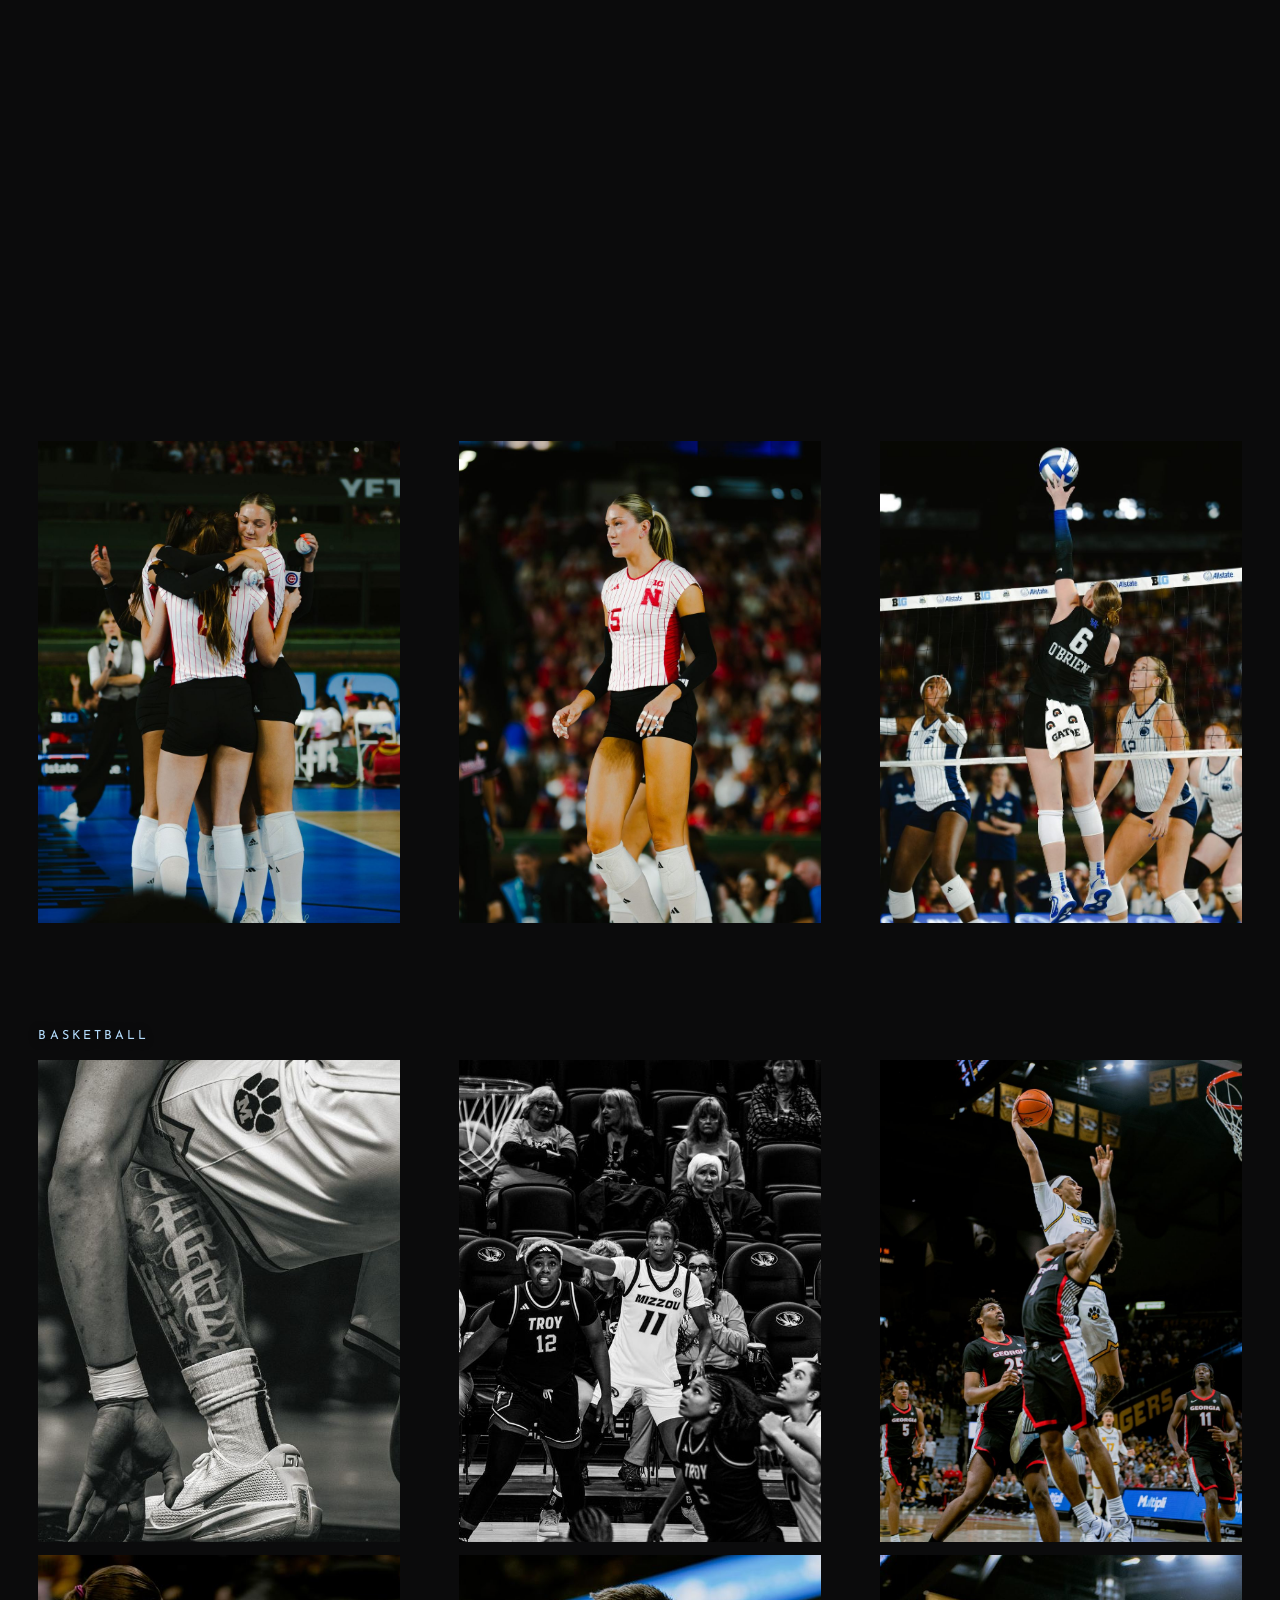
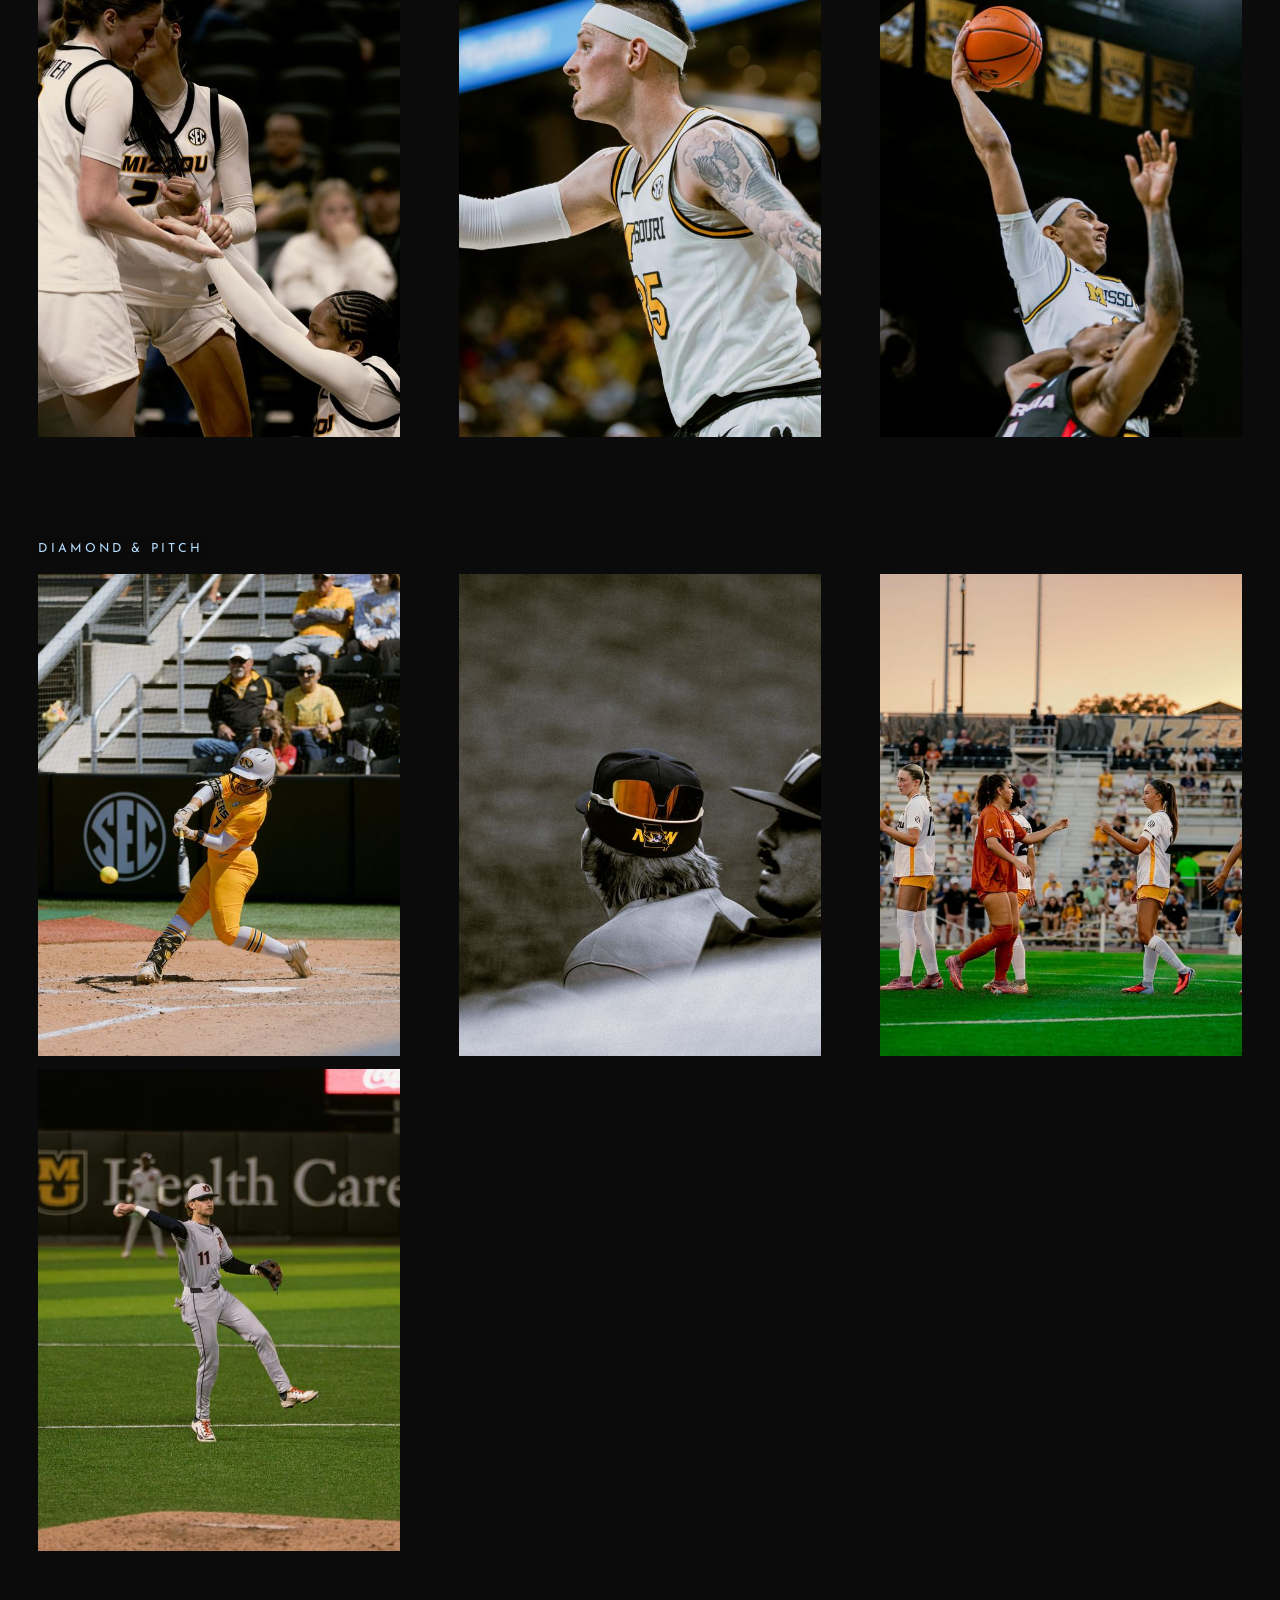
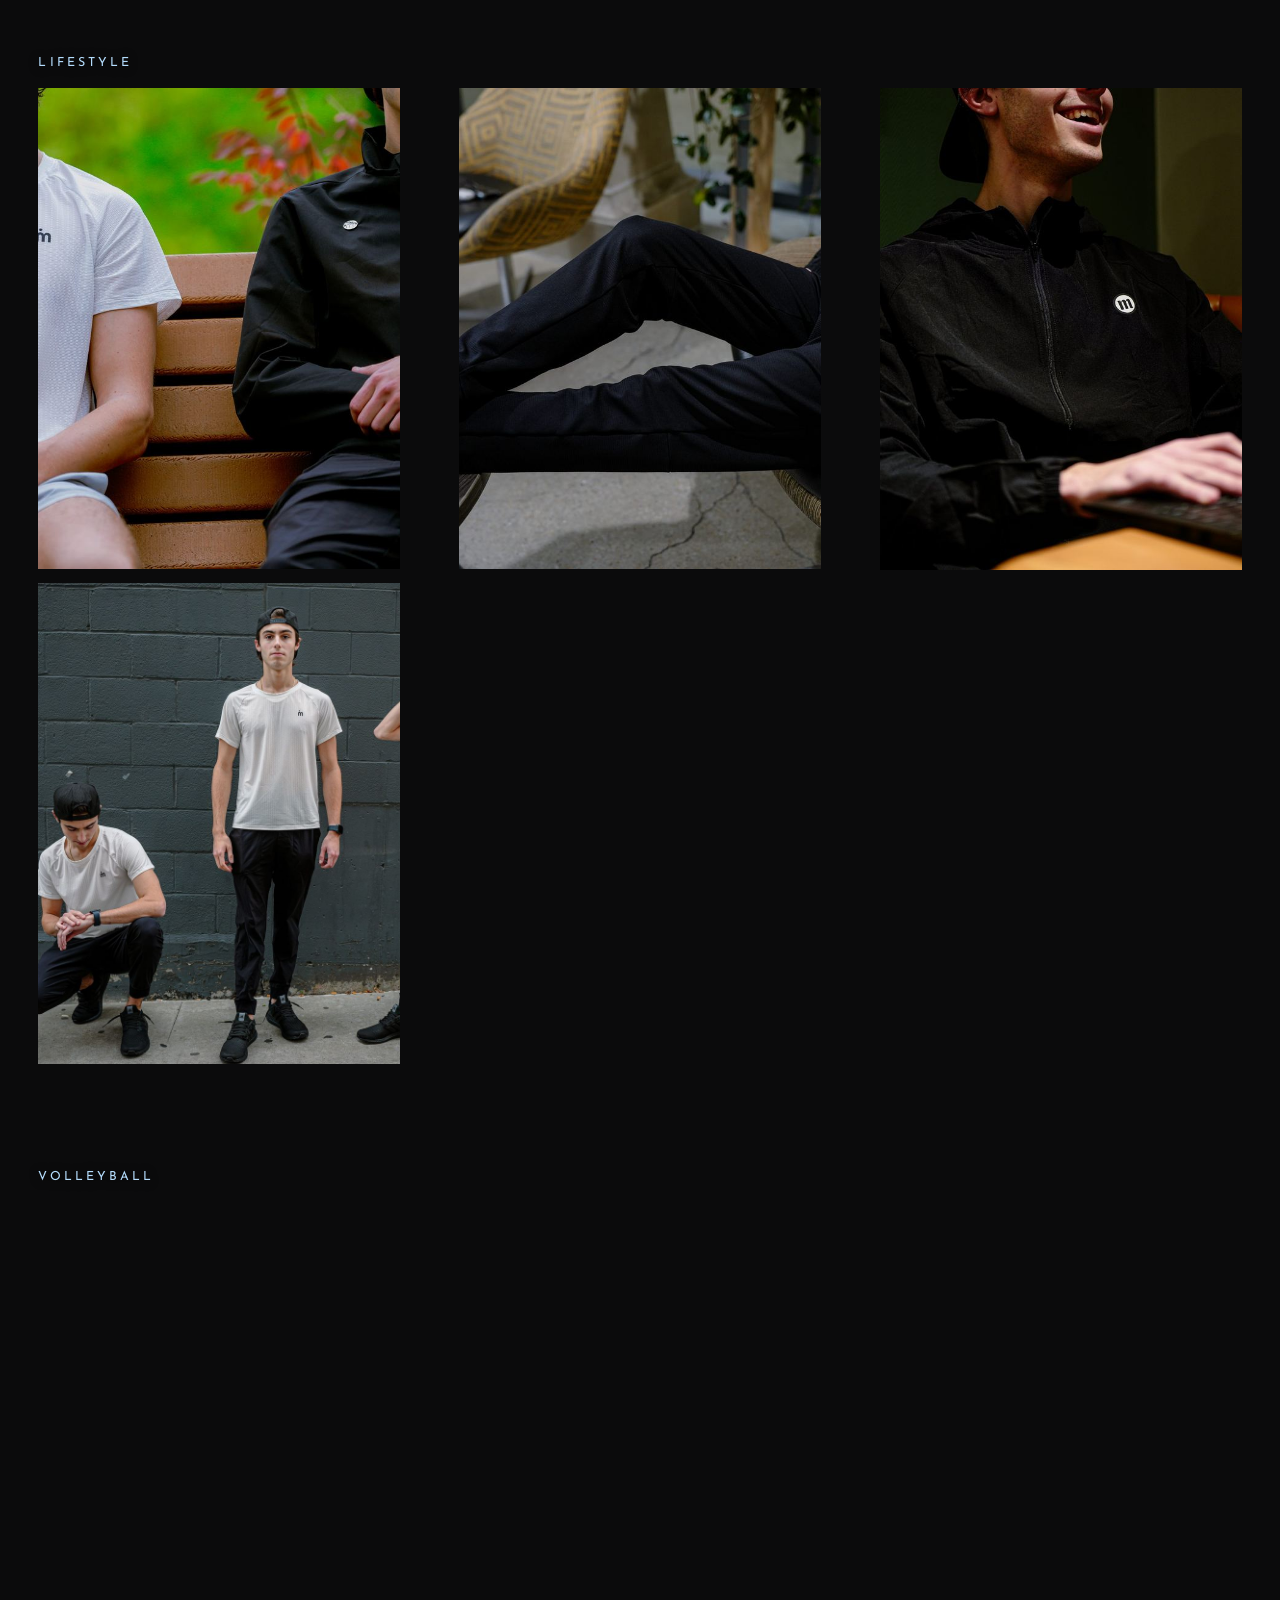
==== commit 1bbb8a06: "Logo-blue theme, Mizzou vs. Kansas, feed grouped by sport with fading backdrop Nav links and heading" ====
--- a/index.html
+++ b/index.html
@@ -35,7 +35,7 @@
 
     <!-- Portfolio: endless scroll of every photo, mixed so no shoot clumps together -->
     <section class="feed-section" id="portfolio" aria-label="Portfolio">
-      <div class="feed" id="feed"></div>
+      <div class="feed-groups" id="feed"></div>
       <div class="feed-sentinel" id="feed-sentinel" aria-hidden="true"></div>
     </section>
   </main>
--- a/assets/css/style.css
+++ b/assets/css/style.css
@@ -5,7 +5,7 @@
   --text: #f2f0ec;
   --muted: #9a978f;
   --line: #2a2a2d;
-  --accent: #d9b27c; /* TODO: swap for brand color */
+  --accent: #b4dcfc; /* Shae Shoots logo blue */
   --font-display: "Josefin Sans", "Helvetica Neue", Arial, sans-serif;
   --font-body: "Inter", "Helvetica Neue", Arial, sans-serif;
   --gutter: clamp(16px, 4vw, 48px);
@@ -26,7 +26,7 @@
 }
 img { display: block; max-width: 100%; }
 a { color: inherit; text-decoration: none; }
-h1, h2, h3 { font-family: var(--font-display); font-weight: 600; line-height: 1.1; letter-spacing: 0.02em; margin: 0 0 0.5em; }
+h1, h2, h3 { color: var(--accent); font-family: var(--font-display); font-weight: 600; line-height: 1.1; letter-spacing: 0.02em; margin: 0 0 0.5em; }
 h1 { font-size: clamp(2.2rem, 5vw, 4rem); }
 h2 { font-size: clamp(1.6rem, 3vw, 2.4rem); }
 p { margin: 0 0 1em; }
@@ -53,14 +53,14 @@
 .site-header.is-overlay:not(.is-scrolled):not(.nav-open) { background: transparent; backdrop-filter: none; }
 .site-header.is-scrolled { padding-top: 14px; padding-bottom: 14px; }
 .brand { font-family: var(--font-display); font-weight: 700; letter-spacing: 0.3em; font-size: 0.95rem; margin: 0; }
-.brand-logo { height: 44px; width: auto; display: block; }
+.brand-logo { height: 48px; width: auto; display: block; }
 /* Placeholder monogram until the real logo file is added (SITE.logo) */
 .brand-mark {
   display: inline-grid; place-items: center; width: 46px; height: 46px; border: 1.5px solid var(--text);
   font-family: var(--font-display); font-weight: 700; font-size: 1rem; letter-spacing: 0.08em; padding-left: 0.08em;
 }
 .site-nav { display: flex; gap: 2.2rem; }
-.site-nav a { font-family: var(--font-display); font-size: 0.78rem; letter-spacing: 0.22em; text-transform: uppercase; opacity: 0.75; transition: opacity 0.2s; }
+.site-nav a { color: var(--accent); font-family: var(--font-display); font-size: 0.78rem; letter-spacing: 0.22em; text-transform: uppercase; opacity: 0.8; transition: opacity 0.2s; }
 .site-nav a:hover, .site-nav a[aria-current] { opacity: 1; }
 .site-nav a[aria-current] { border-bottom: 1px solid var(--accent); }
 .nav-toggle { display: none; background: none; border: 0; padding: 8px; cursor: pointer; }
@@ -159,7 +159,7 @@
 .film-play:hover .play-icon { transform: translate(-50%, -50%) scale(1.1); background: rgba(0,0,0,.45); }
 .film-meta { display: flex; justify-content: space-between; align-items: baseline; gap: 1rem; padding-top: 14px; }
 .film-meta h3 { font-size: 1.05rem; letter-spacing: 0.12em; text-transform: uppercase; margin: 0; }
-.film-meta h3 a:hover { color: var(--accent); }
+.film-meta h3 a:hover { color: var(--text); }
 .film-meta span { color: var(--muted); font-size: 0.8rem; white-space: nowrap; }
 
 /* Films as a triangle: the first film full width on top, the other two paired beneath it */
@@ -171,8 +171,16 @@
   .featured-triangle .film { width: min(100%, calc(78vh * var(--ar))); justify-self: center; }
 }
 
-/* Endless photo feed, spaced like urqshotit: 1 column on phones, 2 on tablets, 3 on desktop */
-.feed-section { padding-bottom: 48px; }
+/* Endless photo feed, spaced like urqshotit: 1 column on phones, 2 on tablets, 3 on desktop.
+   Photos come in runs by sport; a faded photo of the current sport sits pinned behind them. */
+.feed-section { position: relative; padding-bottom: 48px; }
+.feed-backdrop { position: absolute; inset: 0; z-index: 0; pointer-events: none; }
+.feed-backdrop-pin { position: sticky; top: 0; height: 100vh; height: 100svh; overflow: hidden; }
+.feed-bg { position: absolute; inset: -20px; background-size: cover; background-position: center; filter: blur(2px) saturate(0.9); opacity: 0; transition: opacity 1.4s ease; }
+.feed-bg.is-on { opacity: 0.3; }
+.feed-groups, .feed-sentinel { position: relative; z-index: 1; }
+.feed-group + .feed-group { margin-top: clamp(56px, 8vw, 110px); }
+.feed-label { padding: 0 var(--gutter); margin-bottom: 14px; text-shadow: 0 1px 10px rgba(0,0,0,.9); }
 .feed { display: grid; grid-template-columns: 1fr; gap: 8px; }
 .feed-item { margin: 0; aspect-ratio: 3 / 4; overflow: hidden; background: #111; cursor: zoom-in; }
 .feed-item img { width: 100%; height: 100%; object-fit: cover; display: block; transition: transform 0.9s var(--ease); }
@@ -180,7 +188,10 @@
 .feed-item.reveal { transform: translateY(28px); transition: opacity 0.8s var(--ease), transform 0.8s var(--ease); }
 .feed-item.reveal.is-visible { transform: none; }
 @media (min-width: 600px) { .feed { grid-template-columns: repeat(2, 1fr); column-gap: 8.5vw; row-gap: 9px; } }
-@media (min-width: 1024px) { .feed { grid-template-columns: repeat(3, 1fr); column-gap: 4.65vw; row-gap: 13px; padding: 0 3vw; } }
+@media (min-width: 1024px) {
+  .feed { grid-template-columns: repeat(3, 1fr); column-gap: 4.65vw; row-gap: 13px; padding: 0 3vw; }
+  .feed-label { padding: 0 3vw; }
+}
 .feed-sentinel { height: 1px; }
 
 /* Projects page grid */
